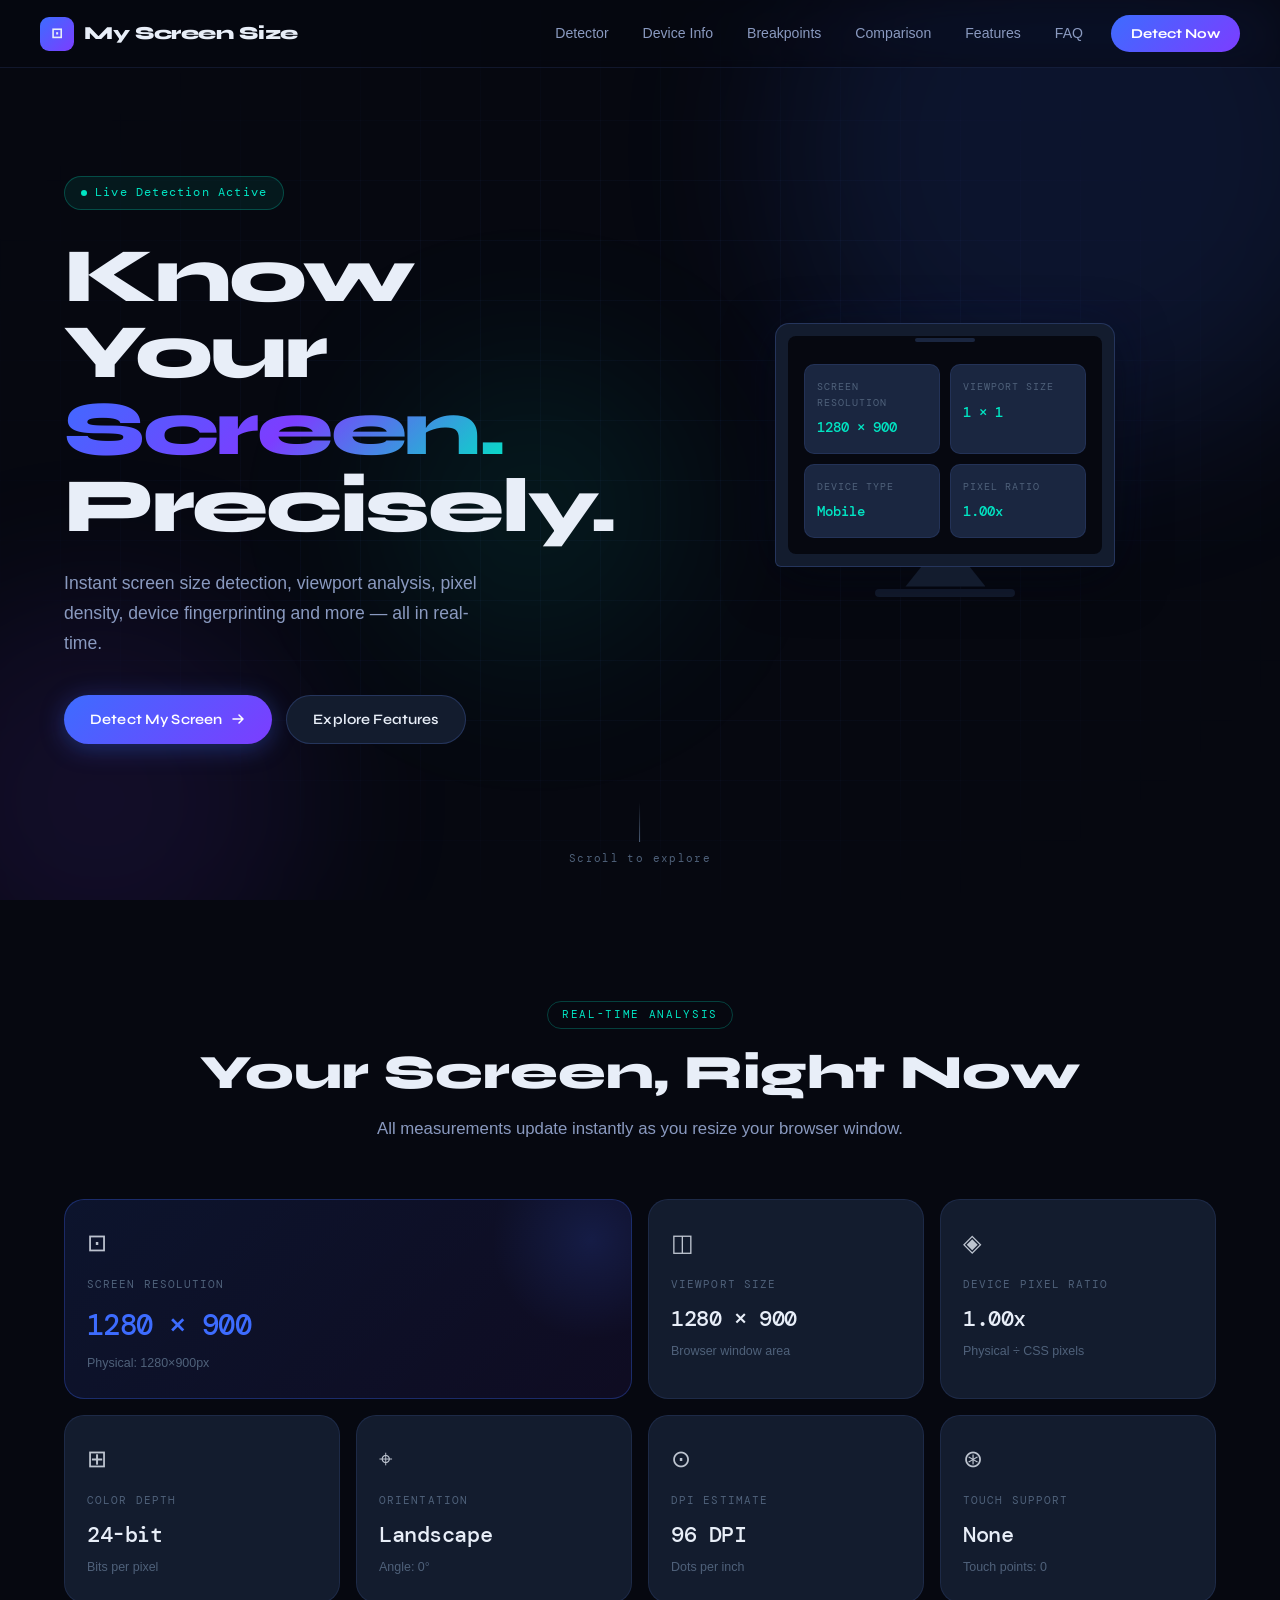
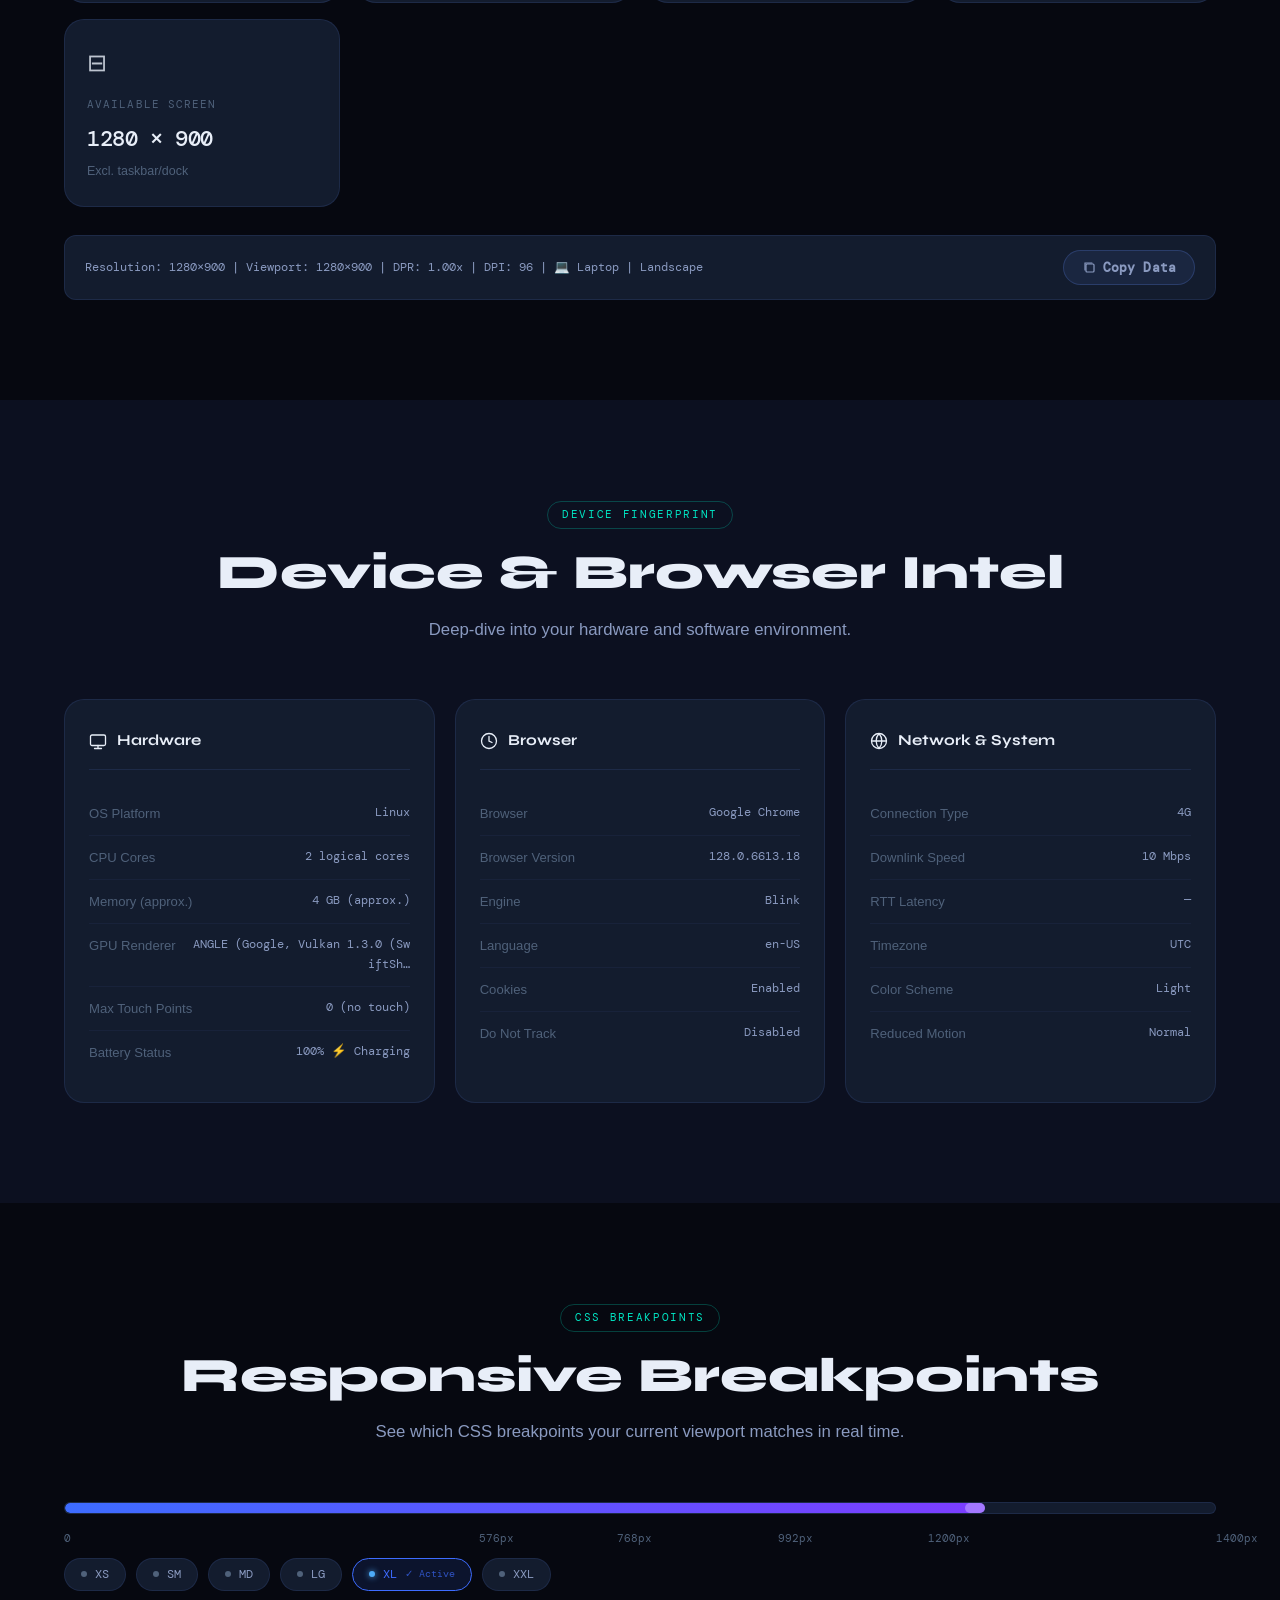
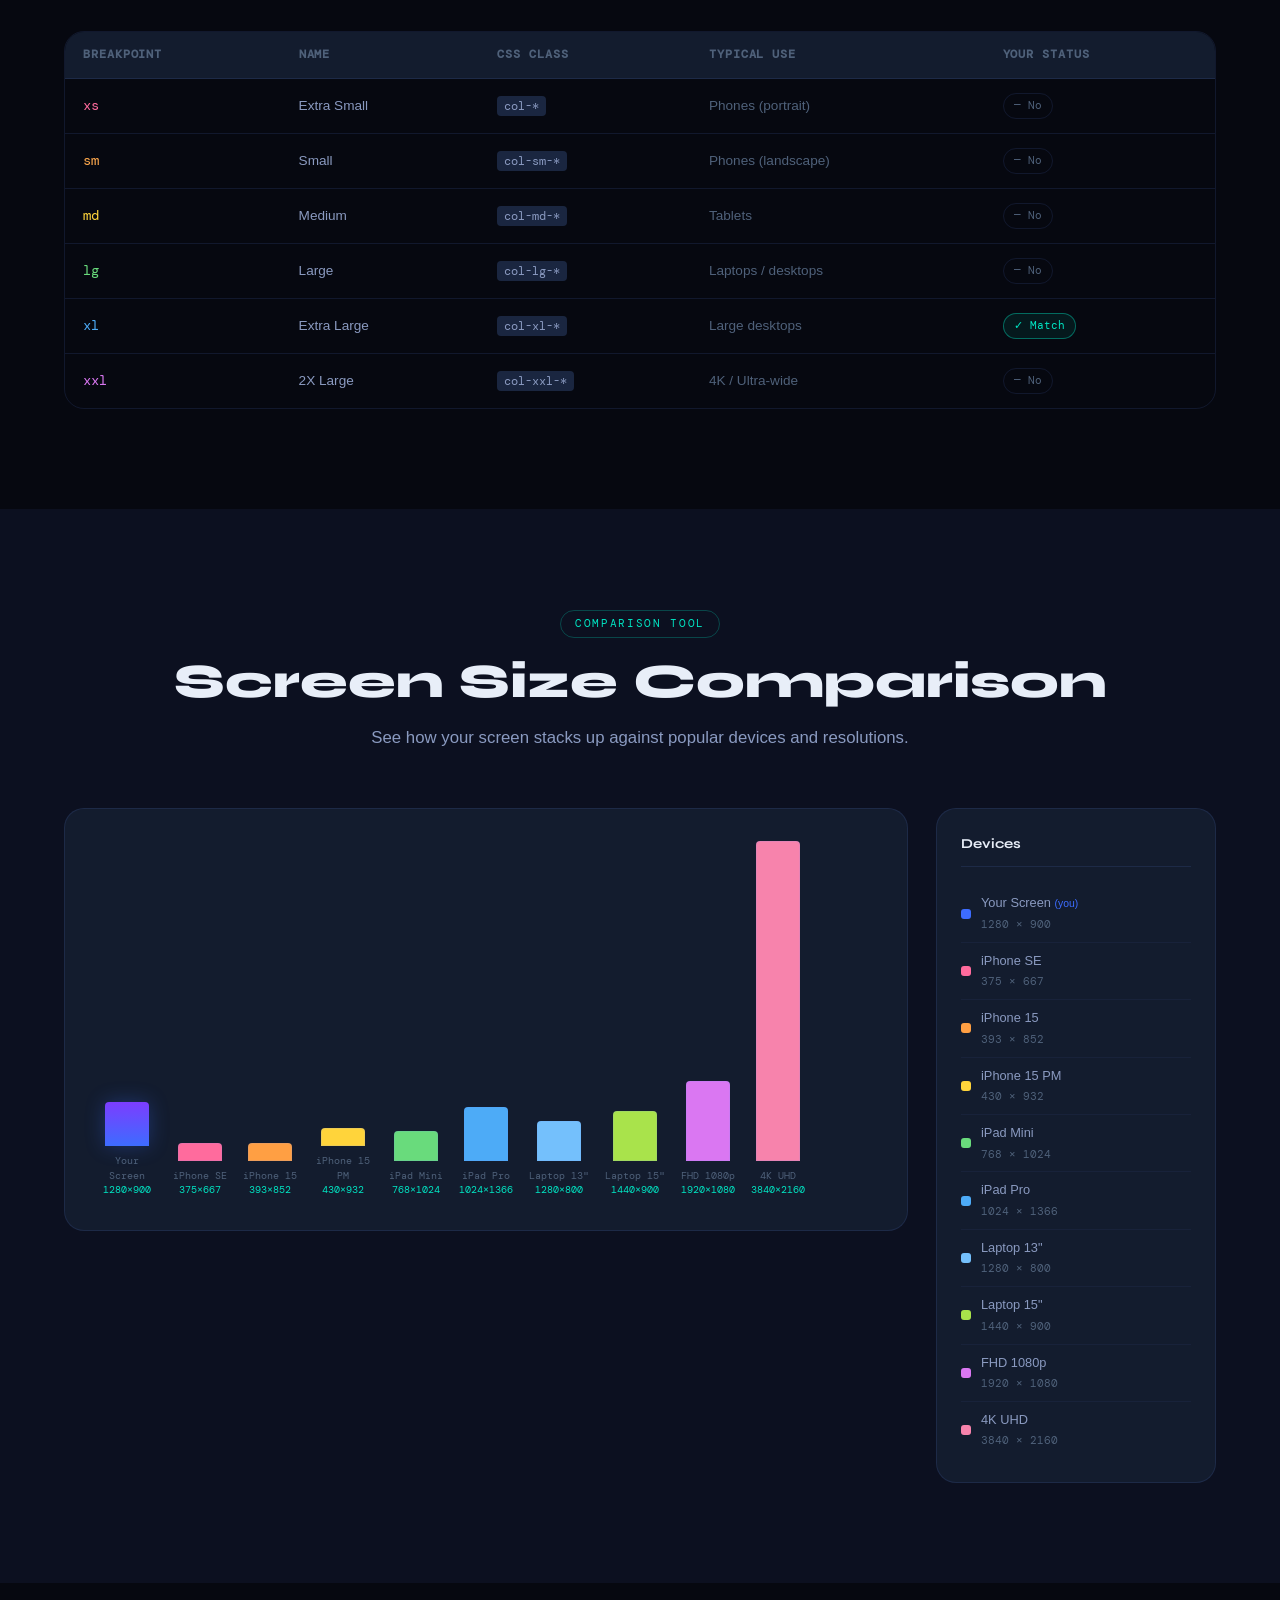
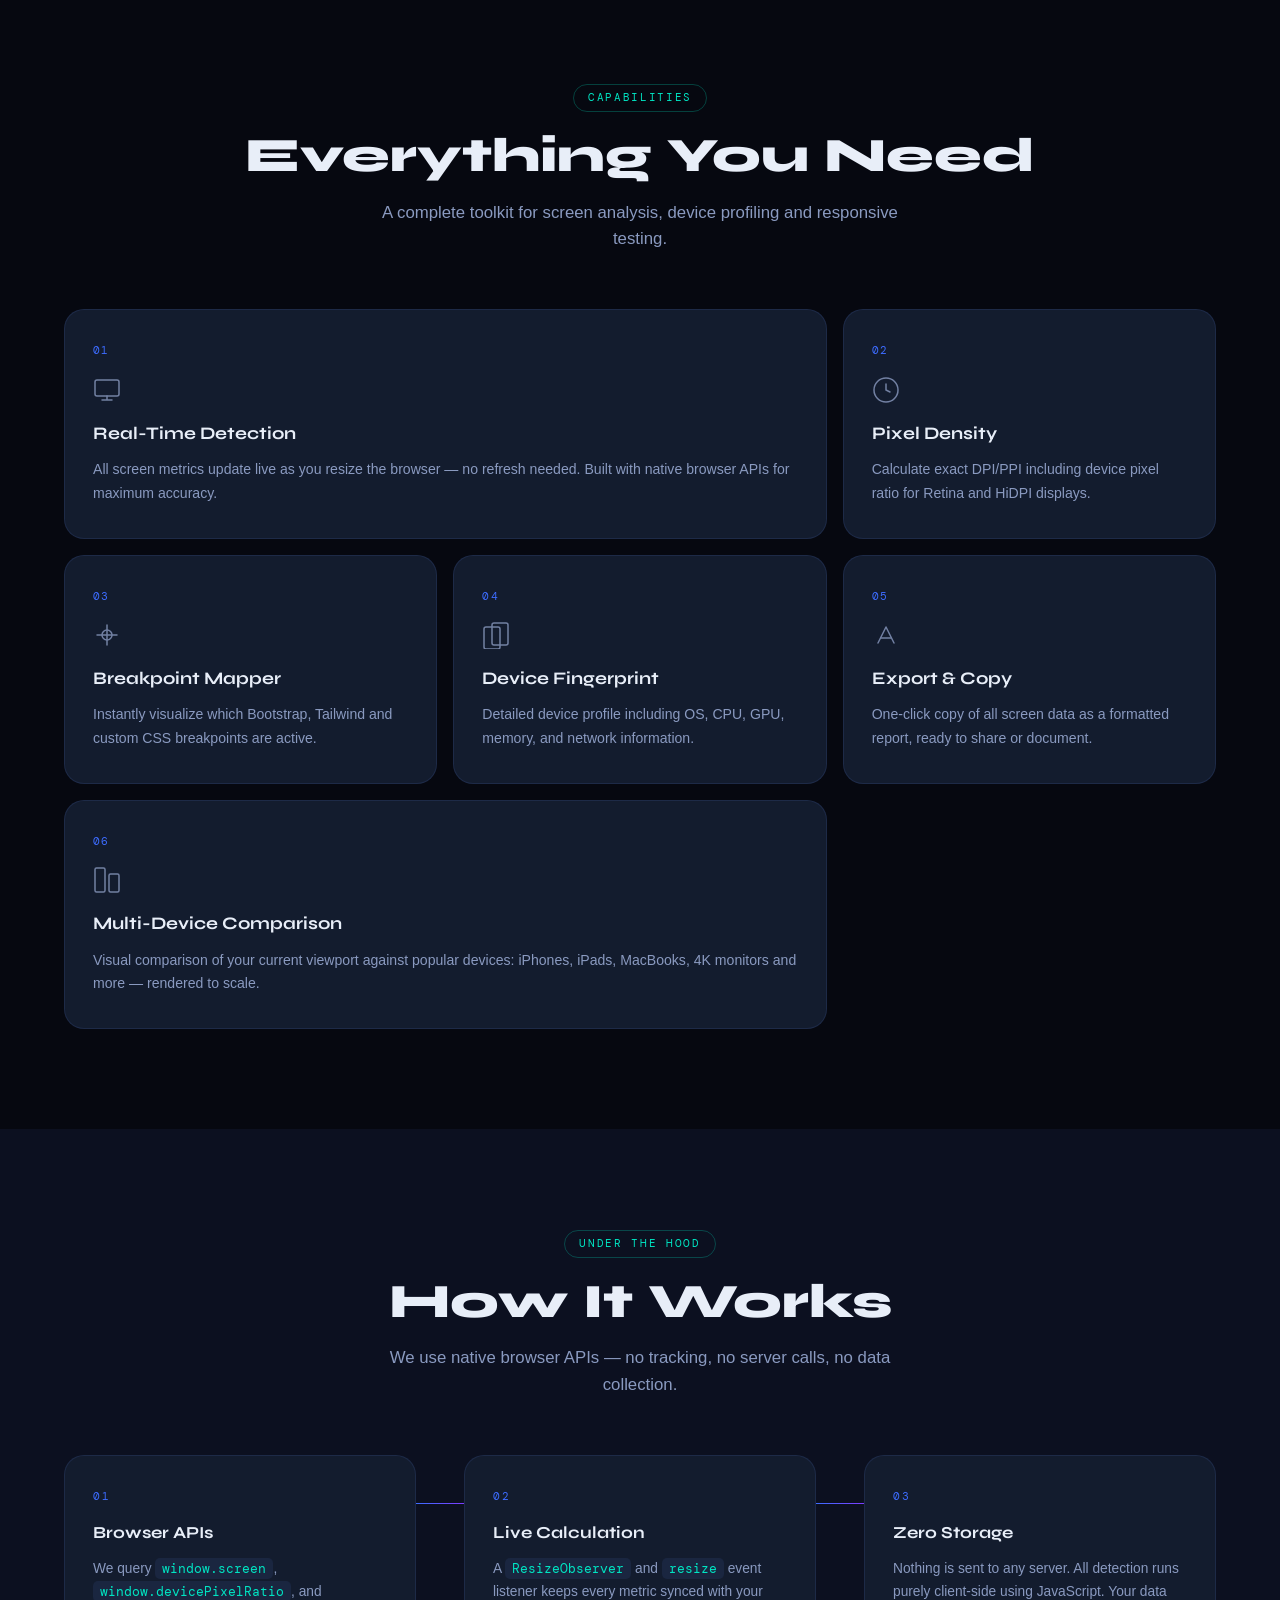
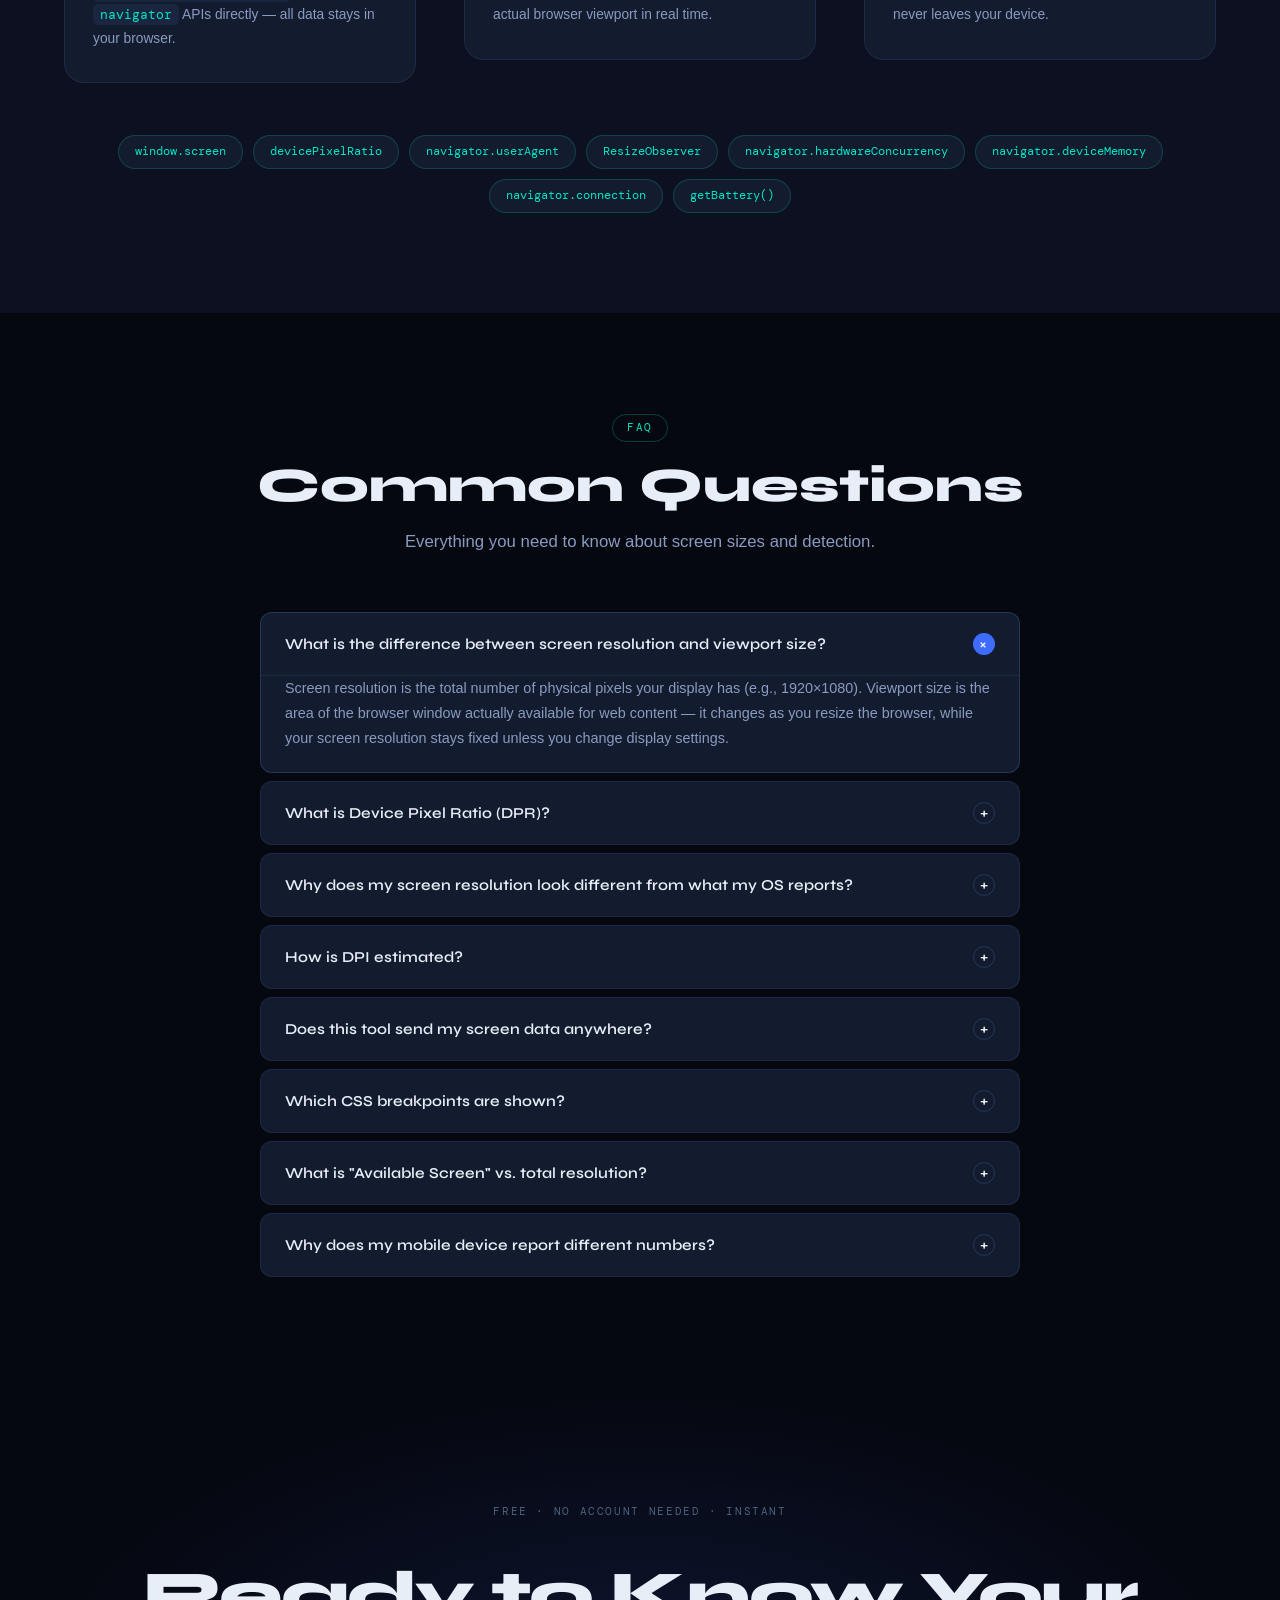
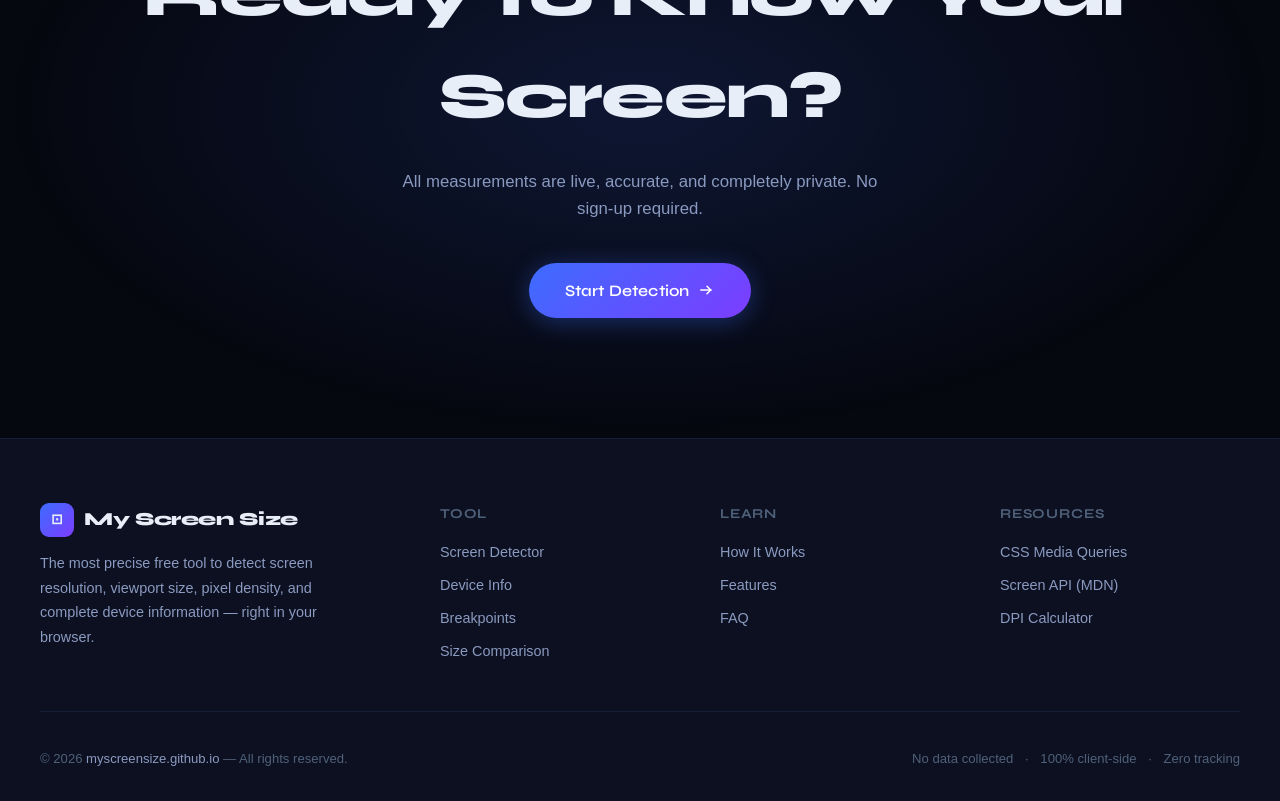
==== index.html @ 4301b923 "Add files via upload" ====
<!DOCTYPE html>
<html lang="en">
<head>
  <meta charset="UTF-8" />
  <meta name="viewport" content="width=device-width, initial-scale=1.0" />
  <meta http-equiv="X-UA-Compatible" content="IE=edge" />

  <!-- Primary SEO -->
  <title>My Screen Size – Detect Screen Resolution, Viewport & Device Info</title>
  <meta name="description" content="Instantly detect your screen size, resolution, pixel density, viewport dimensions, and device type. Free online screen size checker for desktops, laptops, tablets, and mobile devices." />
  <meta name="keywords" content="screen size detector, screen resolution checker, viewport size, pixel density, device info, monitor size, screen test, display resolution, responsive design tool, DPI checker" />
  <meta name="author" content="MyScreenSize" />
  <meta name="robots" content="index, follow" />
  <link rel="canonical" href="https://myscreensize.github.io/" />

  <!-- Open Graph -->
  <meta property="og:type" content="website" />
  <meta property="og:url" content="https://myscreensize.github.io/" />
  <meta property="og:title" content="My Screen Size – Screen Resolution & Device Detector" />
  <meta property="og:description" content="Instantly detect your screen size, resolution, pixel density, viewport dimensions, and full device info. Free online tool." />
  <meta property="og:image" content="https://myscreensize.github.io/og-image.png" />

  <!-- Twitter Card -->
  <meta name="twitter:card" content="summary_large_image" />
  <meta name="twitter:url" content="https://myscreensize.github.io/" />
  <meta name="twitter:title" content="My Screen Size – Screen Resolution & Device Detector" />
  <meta name="twitter:description" content="Detect screen size, resolution, pixel density, viewport, and device type instantly." />
  <meta name="twitter:image" content="https://myscreensize.github.io/og-image.png" />

  <!-- Schema Markup -->
  <script type="application/ld+json">
  {
    "@context": "https://schema.org",
    "@type": "WebApplication",
    "name": "My Screen Size",
    "url": "https://myscreensize.github.io/",
    "description": "Free online tool to detect screen size, resolution, pixel density, viewport dimensions and full device information for desktops, laptops, tablets and mobile phones.",
    "applicationCategory": "UtilitiesApplication",
    "operatingSystem": "All",
    "browserRequirements": "Requires JavaScript",
    "offers": {
      "@type": "Offer",
      "price": "0",
      "priceCurrency": "USD"
    },
    "featureList": [
      "Screen resolution detection",
      "Viewport size measurement",
      "Pixel density (DPI/PPI) calculation",
      "Device type identification",
      "Browser information detection",
      "Color depth analysis",
      "Orientation detection",
      "Touch support detection"
    ]
  }
  </script>

  <!-- Fonts -->
  <link rel="preconnect" href="https://fonts.googleapis.com" />
  <link rel="preconnect" href="https://fonts.gstatic.com" crossorigin />
  <link href="https://fonts.googleapis.com/css2?family=Syne:wght@400;500;600;700;800&family=DM+Mono:wght@300;400;500&family=Cabinet+Grotesk:wght@300;400;500;700;900&display=swap" rel="stylesheet" />

  <!-- Styles -->
  <link rel="stylesheet" href="css/style.css" />
  <link rel="stylesheet" href="css/animations.css" />
  <link rel="stylesheet" href="css/components.css" />
</head>
<body>

  <!-- Header injected by JS -->
  <div id="header-root"></div>

  <main>

    <!-- SECTION 1: Hero -->
    <section class="hero-section" id="hero" aria-label="Screen size detector hero">
      <div class="hero-bg-grid"></div>
      <div class="hero-orb orb-1"></div>
      <div class="hero-orb orb-2"></div>
      <div class="hero-orb orb-3"></div>
      <div class="container">
        <div class="hero-content">
          <div class="hero-badge reveal-up">
            <span class="badge-dot"></span>
            Live Detection Active
          </div>
          <h1 class="hero-title reveal-up delay-1">
            Know Your<br/><span class="gradient-text">Screen.</span><br/>Precisely.
          </h1>
          <p class="hero-subtitle reveal-up delay-2">
            Instant screen size detection, viewport analysis, pixel density, device fingerprinting and more — all in real-time.
          </p>
          <div class="hero-actions reveal-up delay-3">
            <a href="#live-detector" class="btn btn-primary">
              <span>Detect My Screen</span>
              <svg width="16" height="16" viewBox="0 0 16 16" fill="none"><path d="M3 8h10M9 4l4 4-4 4" stroke="currentColor" stroke-width="1.5" stroke-linecap="round" stroke-linejoin="round"/></svg>
            </a>
            <a href="#features" class="btn btn-ghost">Explore Features</a>
          </div>
        </div>
        <div class="hero-display reveal-right delay-2">
          <div class="screen-mockup">
            <div class="mockup-frame">
              <div class="mockup-screen">
                <div class="live-stat-card">
                  <div class="live-label">SCREEN RESOLUTION</div>
                  <div class="live-value" id="hero-resolution">—</div>
                </div>
                <div class="live-stat-card">
                  <div class="live-label">VIEWPORT SIZE</div>
                  <div class="live-value" id="hero-viewport">—</div>
                </div>
                <div class="live-stat-card">
                  <div class="live-label">DEVICE TYPE</div>
                  <div class="live-value" id="hero-device">—</div>
                </div>
                <div class="live-stat-card">
                  <div class="live-label">PIXEL RATIO</div>
                  <div class="live-value" id="hero-dpr">—</div>
                </div>
              </div>
            </div>
            <div class="mockup-stand"></div>
            <div class="mockup-base"></div>
          </div>
        </div>
      </div>
      <div class="hero-scroll-hint">
        <div class="scroll-line"></div>
        <span>Scroll to explore</span>
      </div>
    </section>

    <!-- SECTION 2: Live Detector -->
    <section class="detector-section" id="live-detector" aria-label="Live screen detector">
      <div class="container">
        <div class="section-header reveal-up">
          <div class="section-tag">REAL-TIME ANALYSIS</div>
          <h2 class="section-title">Your Screen, Right Now</h2>
          <p class="section-desc">All measurements update instantly as you resize your browser window.</p>
        </div>

        <div class="detector-grid reveal-up delay-1">
          <!-- Primary card -->
          <div class="detector-card primary-card">
            <div class="card-glow"></div>
            <div class="card-icon">⊡</div>
            <div class="card-label">Screen Resolution</div>
            <div class="card-value" id="det-resolution">Loading…</div>
            <div class="card-sub" id="det-resolution-sub">Physical display pixels</div>
          </div>

          <div class="detector-card">
            <div class="card-icon">◫</div>
            <div class="card-label">Viewport Size</div>
            <div class="card-value" id="det-viewport">Loading…</div>
            <div class="card-sub">Browser window area</div>
          </div>

          <div class="detector-card">
            <div class="card-icon">◈</div>
            <div class="card-label">Device Pixel Ratio</div>
            <div class="card-value" id="det-dpr">Loading…</div>
            <div class="card-sub">Physical ÷ CSS pixels</div>
          </div>

          <div class="detector-card">
            <div class="card-icon">⊞</div>
            <div class="card-label">Color Depth</div>
            <div class="card-value" id="det-colordepth">Loading…</div>
            <div class="card-sub">Bits per pixel</div>
          </div>

          <div class="detector-card">
            <div class="card-icon">⌖</div>
            <div class="card-label">Orientation</div>
            <div class="card-value" id="det-orientation">Loading…</div>
            <div class="card-sub" id="det-orientation-angle">Angle: —°</div>
          </div>

          <div class="detector-card">
            <div class="card-icon">⊙</div>
            <div class="card-label">DPI Estimate</div>
            <div class="card-value" id="det-dpi">Loading…</div>
            <div class="card-sub">Dots per inch</div>
          </div>

          <div class="detector-card">
            <div class="card-icon">⊛</div>
            <div class="card-label">Touch Support</div>
            <div class="card-value" id="det-touch">Loading…</div>
            <div class="card-sub" id="det-touch-points">Touch points: —</div>
          </div>

          <div class="detector-card">
            <div class="card-icon">⊟</div>
            <div class="card-label">Available Screen</div>
            <div class="card-value" id="det-avail">Loading…</div>
            <div class="card-sub">Excl. taskbar/dock</div>
          </div>
        </div>

        <div class="detector-copy-bar reveal-up delay-2">
          <span id="copy-summary-text">Loading screen data…</span>
          <button class="btn btn-copy" id="copy-btn" aria-label="Copy screen data">
            <svg width="15" height="15" viewBox="0 0 15 15" fill="none"><rect x="4" y="4" width="8" height="8" rx="1" stroke="currentColor" stroke-width="1.2"/><path d="M3 10V3h7" stroke="currentColor" stroke-width="1.2" stroke-linecap="round"/></svg>
            Copy Data
          </button>
        </div>
      </div>
    </section>

    <!-- SECTION 3: Device Info -->
    <section class="device-section" id="device-info" aria-label="Device information">
      <div class="container">
        <div class="section-header reveal-up">
          <div class="section-tag">DEVICE FINGERPRINT</div>
          <h2 class="section-title">Device & Browser Intel</h2>
          <p class="section-desc">Deep-dive into your hardware and software environment.</p>
        </div>
        <div class="device-grid reveal-up delay-1">
          <div class="device-info-panel">
            <h3 class="panel-title">
              <svg width="18" height="18" viewBox="0 0 18 18" fill="none"><rect x="1.5" y="3" width="15" height="10.5" rx="1.5" stroke="currentColor" stroke-width="1.3"/><path d="M5.5 16.5h7M9 13.5v3" stroke="currentColor" stroke-width="1.3" stroke-linecap="round"/></svg>
              Hardware
            </h3>
            <ul class="info-list" id="hardware-list">
              <li class="info-item"><span class="info-key">OS Platform</span><span class="info-val" id="hw-platform">—</span></li>
              <li class="info-item"><span class="info-key">CPU Cores</span><span class="info-val" id="hw-cores">—</span></li>
              <li class="info-item"><span class="info-key">Memory (approx.)</span><span class="info-val" id="hw-memory">—</span></li>
              <li class="info-item"><span class="info-key">GPU Renderer</span><span class="info-val" id="hw-gpu">—</span></li>
              <li class="info-item"><span class="info-key">Max Touch Points</span><span class="info-val" id="hw-touch">—</span></li>
              <li class="info-item"><span class="info-key">Battery Status</span><span class="info-val" id="hw-battery">—</span></li>
            </ul>
          </div>

          <div class="device-info-panel">
            <h3 class="panel-title">
              <svg width="18" height="18" viewBox="0 0 18 18" fill="none"><circle cx="9" cy="9" r="7.5" stroke="currentColor" stroke-width="1.3"/><path d="M9 4.5v4.5l3 1.5" stroke="currentColor" stroke-width="1.3" stroke-linecap="round"/></svg>
              Browser
            </h3>
            <ul class="info-list">
              <li class="info-item"><span class="info-key">Browser</span><span class="info-val" id="br-name">—</span></li>
              <li class="info-item"><span class="info-key">Browser Version</span><span class="info-val" id="br-version">—</span></li>
              <li class="info-item"><span class="info-key">Engine</span><span class="info-val" id="br-engine">—</span></li>
              <li class="info-item"><span class="info-key">Language</span><span class="info-val" id="br-language">—</span></li>
              <li class="info-item"><span class="info-key">Cookies</span><span class="info-val" id="br-cookies">—</span></li>
              <li class="info-item"><span class="info-key">Do Not Track</span><span class="info-val" id="br-dnt">—</span></li>
            </ul>
          </div>

          <div class="device-info-panel">
            <h3 class="panel-title">
              <svg width="18" height="18" viewBox="0 0 18 18" fill="none"><path d="M9 1.5C4.86 1.5 1.5 4.86 1.5 9S4.86 16.5 9 16.5 16.5 13.14 16.5 9 13.14 1.5 9 1.5z" stroke="currentColor" stroke-width="1.3"/><path d="M1.5 9h15M9 1.5a11.25 11.25 0 010 15M9 1.5a11.25 11.25 0 000 15" stroke="currentColor" stroke-width="1.3"/></svg>
              Network & System
            </h3>
            <ul class="info-list">
              <li class="info-item"><span class="info-key">Connection Type</span><span class="info-val" id="net-type">—</span></li>
              <li class="info-item"><span class="info-key">Downlink Speed</span><span class="info-val" id="net-speed">—</span></li>
              <li class="info-item"><span class="info-key">RTT Latency</span><span class="info-val" id="net-rtt">—</span></li>
              <li class="info-item"><span class="info-key">Timezone</span><span class="info-val" id="sys-timezone">—</span></li>
              <li class="info-item"><span class="info-key">Color Scheme</span><span class="info-val" id="sys-colorscheme">—</span></li>
              <li class="info-item"><span class="info-key">Reduced Motion</span><span class="info-val" id="sys-motion">—</span></li>
            </ul>
          </div>
        </div>
      </div>
    </section>

    <!-- SECTION 4: Breakpoint Visualizer -->
    <section class="breakpoint-section" id="breakpoints" aria-label="CSS breakpoints">
      <div class="container">
        <div class="section-header reveal-up">
          <div class="section-tag">CSS BREAKPOINTS</div>
          <h2 class="section-title">Responsive Breakpoints</h2>
          <p class="section-desc">See which CSS breakpoints your current viewport matches in real time.</p>
        </div>
        <div class="breakpoint-visualizer reveal-up delay-1">
          <div class="bp-ruler" id="bp-ruler">
            <div class="bp-fill" id="bp-fill"></div>
          </div>
          <div class="bp-labels" id="bp-labels"></div>
          <div class="bp-cards" id="bp-cards"></div>
        </div>
        <div class="breakpoint-table-wrap reveal-up delay-2">
          <table class="breakpoint-table" aria-label="Breakpoint reference table">
            <thead>
              <tr>
                <th>Breakpoint</th>
                <th>Name</th>
                <th>CSS Class</th>
                <th>Typical Use</th>
                <th>Your Status</th>
              </tr>
            </thead>
            <tbody id="breakpoint-tbody"></tbody>
          </table>
        </div>
      </div>
    </section>

    <!-- SECTION 5: Screen Size Comparison -->
    <section class="comparison-section" id="comparison" aria-label="Screen size comparison">
      <div class="container">
        <div class="section-header reveal-up">
          <div class="section-tag">COMPARISON TOOL</div>
          <h2 class="section-title">Screen Size Comparison</h2>
          <p class="section-desc">See how your screen stacks up against popular devices and resolutions.</p>
        </div>
        <div class="comparison-layout reveal-up delay-1">
          <div class="comparison-canvas" id="comparison-canvas" aria-label="Visual device comparison">
            <!-- rendered by JS -->
          </div>
          <div class="comparison-legend" id="comparison-legend"></div>
        </div>
      </div>
    </section>

    <!-- SECTION 6: Features Grid -->
    <section class="features-section" id="features" aria-label="Features overview">
      <div class="container">
        <div class="section-header reveal-up">
          <div class="section-tag">CAPABILITIES</div>
          <h2 class="section-title">Everything You Need</h2>
          <p class="section-desc">A complete toolkit for screen analysis, device profiling and responsive testing.</p>
        </div>
        <div class="features-grid reveal-up delay-1">
          <div class="feature-card card-wide">
            <div class="feat-number">01</div>
            <div class="feat-icon-wrap">
              <svg width="28" height="28" viewBox="0 0 28 28" fill="none"><rect x="2" y="4" width="24" height="16" rx="2" stroke="currentColor" stroke-width="1.5"/><path d="M9 24h10M14 20v4" stroke="currentColor" stroke-width="1.5" stroke-linecap="round"/></svg>
            </div>
            <h3>Real-Time Detection</h3>
            <p>All screen metrics update live as you resize the browser — no refresh needed. Built with native browser APIs for maximum accuracy.</p>
          </div>
          <div class="feature-card">
            <div class="feat-number">02</div>
            <div class="feat-icon-wrap">
              <svg width="28" height="28" viewBox="0 0 28 28" fill="none"><circle cx="14" cy="14" r="12" stroke="currentColor" stroke-width="1.5"/><path d="M14 8v6l4 2" stroke="currentColor" stroke-width="1.5" stroke-linecap="round"/></svg>
            </div>
            <h3>Pixel Density</h3>
            <p>Calculate exact DPI/PPI including device pixel ratio for Retina and HiDPI displays.</p>
          </div>
          <div class="feature-card">
            <div class="feat-number">03</div>
            <div class="feat-icon-wrap">
              <svg width="28" height="28" viewBox="0 0 28 28" fill="none"><path d="M4 14h20M14 4v20" stroke="currentColor" stroke-width="1.5" stroke-linecap="round"/><circle cx="14" cy="14" r="5" stroke="currentColor" stroke-width="1.5"/></svg>
            </div>
            <h3>Breakpoint Mapper</h3>
            <p>Instantly visualize which Bootstrap, Tailwind and custom CSS breakpoints are active.</p>
          </div>
          <div class="feature-card">
            <div class="feat-number">04</div>
            <div class="feat-icon-wrap">
              <svg width="28" height="28" viewBox="0 0 28 28" fill="none"><rect x="2" y="6" width="16" height="22" rx="2" stroke="currentColor" stroke-width="1.5"/><rect x="10" y="2" width="16" height="22" rx="2" stroke="currentColor" stroke-width="1.5"/></svg>
            </div>
            <h3>Device Fingerprint</h3>
            <p>Detailed device profile including OS, CPU, GPU, memory, and network information.</p>
          </div>
          <div class="feature-card">
            <div class="feat-number">05</div>
            <div class="feat-icon-wrap">
              <svg width="28" height="28" viewBox="0 0 28 28" fill="none"><path d="M6 22L14 6l8 16" stroke="currentColor" stroke-width="1.5" stroke-linecap="round" stroke-linejoin="round"/><path d="M9 17h10" stroke="currentColor" stroke-width="1.5" stroke-linecap="round"/></svg>
            </div>
            <h3>Export & Copy</h3>
            <p>One-click copy of all screen data as a formatted report, ready to share or document.</p>
          </div>
          <div class="feature-card card-wide">
            <div class="feat-number">06</div>
            <div class="feat-icon-wrap">
              <svg width="28" height="28" viewBox="0 0 28 28" fill="none"><rect x="2" y="2" width="10" height="24" rx="1.5" stroke="currentColor" stroke-width="1.5"/><rect x="16" y="8" width="10" height="18" rx="1.5" stroke="currentColor" stroke-width="1.5"/></svg>
            </div>
            <h3>Multi-Device Comparison</h3>
            <p>Visual comparison of your current viewport against popular devices: iPhones, iPads, MacBooks, 4K monitors and more — rendered to scale.</p>
          </div>
        </div>
      </div>
    </section>

    <!-- SECTION 7: How It Works -->
    <section class="how-section" id="how-it-works" aria-label="How it works">
      <div class="container">
        <div class="section-header reveal-up">
          <div class="section-tag">UNDER THE HOOD</div>
          <h2 class="section-title">How It Works</h2>
          <p class="section-desc">We use native browser APIs — no tracking, no server calls, no data collection.</p>
        </div>
        <div class="steps-track">
          <div class="step-item reveal-left delay-1">
            <div class="step-num">01</div>
            <div class="step-content">
              <h3>Browser APIs</h3>
              <p>We query <code>window.screen</code>, <code>window.devicePixelRatio</code>, and <code>navigator</code> APIs directly — all data stays in your browser.</p>
            </div>
          </div>
          <div class="step-connector"></div>
          <div class="step-item reveal-up delay-2">
            <div class="step-num">02</div>
            <div class="step-content">
              <h3>Live Calculation</h3>
              <p>A <code>ResizeObserver</code> and <code>resize</code> event listener keeps every metric synced with your actual browser viewport in real time.</p>
            </div>
          </div>
          <div class="step-connector"></div>
          <div class="step-item reveal-right delay-3">
            <div class="step-num">03</div>
            <div class="step-content">
              <h3>Zero Storage</h3>
              <p>Nothing is sent to any server. All detection runs purely client-side using JavaScript. Your data never leaves your device.</p>
            </div>
          </div>
        </div>
        <div class="api-chips reveal-up delay-3">
          <span class="api-chip">window.screen</span>
          <span class="api-chip">devicePixelRatio</span>
          <span class="api-chip">navigator.userAgent</span>
          <span class="api-chip">ResizeObserver</span>
          <span class="api-chip">navigator.hardwareConcurrency</span>
          <span class="api-chip">navigator.deviceMemory</span>
          <span class="api-chip">navigator.connection</span>
          <span class="api-chip">getBattery()</span>
        </div>
      </div>
    </section>

    <!-- SECTION 8: FAQ -->
    <section class="faq-section" id="faq" aria-label="Frequently asked questions">
      <div class="container">
        <div class="section-header reveal-up">
          <div class="section-tag">FAQ</div>
          <h2 class="section-title">Common Questions</h2>
          <p class="section-desc">Everything you need to know about screen sizes and detection.</p>
        </div>
        <div class="faq-list reveal-up delay-1" id="faq-list">
          <!-- injected by JS -->
        </div>
      </div>
    </section>

    <!-- SECTION 9: CTA -->
    <section class="cta-section" id="cta" aria-label="Call to action">
      <div class="cta-bg"></div>
      <div class="container">
        <div class="cta-inner reveal-up">
          <div class="cta-badge">FREE · NO ACCOUNT NEEDED · INSTANT</div>
          <h2 class="cta-title">Ready to Know Your Screen?</h2>
          <p class="cta-desc">All measurements are live, accurate, and completely private. No sign-up required.</p>
          <a href="#live-detector" class="btn btn-primary btn-large">
            <span>Start Detection</span>
            <svg width="18" height="18" viewBox="0 0 18 18" fill="none"><path d="M3.75 9h10.5M10 5.25L13.75 9 10 12.75" stroke="currentColor" stroke-width="1.5" stroke-linecap="round" stroke-linejoin="round"/></svg>
          </a>
        </div>
      </div>
    </section>

  </main>

  <!-- Footer injected by JS -->
  <div id="footer-root"></div>

  <!-- Scripts -->
  <script src="js/header.js"></script>
  <script src="js/footer.js"></script>
  <script src="js/detector.js"></script>
  <script src="js/breakpoints.js"></script>
  <script src="js/comparison.js"></script>
  <script src="js/device.js"></script>
  <script src="js/faq.js"></script>
  <script src="js/animations.js"></script>
  <script src="js/main.js"></script>
</body>
</html>
---- css/style.css ----
/* =============================================
   MY SCREEN SIZE — style.css
   ============================================= */

/* ---- CSS Variables ---- */
:root {
  --bg:        #060810;
  --bg-2:      #0c1020;
  --bg-3:      #111827;
  --surface:   #131c2e;
  --surface-2: #1a2640;
  --border:    rgba(100, 140, 255, 0.12);
  --border-2:  rgba(100, 140, 255, 0.22);

  --accent:    #3d6cff;
  --accent-2:  #7c3dff;
  --accent-3:  #00e5c3;
  --accent-glow: rgba(61, 108, 255, 0.35);

  --text:      #e8eef8;
  --text-2:    #8a9ac0;
  --text-3:    #4f617a;

  --font-head: 'Syne', sans-serif;
  --font-body: 'Cabinet Grotesk', sans-serif;
  --font-mono: 'DM Mono', monospace;

  --radius:    12px;
  --radius-lg: 20px;
  --radius-xl: 28px;

  --transition: 0.28s cubic-bezier(0.4, 0, 0.2, 1);
  --shadow:     0 4px 30px rgba(0,0,0,0.35);
  --shadow-lg:  0 12px 50px rgba(0,0,0,0.5);
}

/* ---- Reset ---- */
*, *::before, *::after { box-sizing: border-box; margin: 0; padding: 0; }
html { scroll-behavior: smooth; font-size: 16px; }
body {
  font-family: var(--font-body);
  background: var(--bg);
  color: var(--text);
  line-height: 1.6;
  overflow-x: hidden;
  -webkit-font-smoothing: antialiased;
}
img, svg { display: block; max-width: 100%; }
a { color: inherit; text-decoration: none; }
ul { list-style: none; }
button { font-family: inherit; cursor: pointer; border: none; outline: none; }
table { border-collapse: collapse; width: 100%; }

/* ---- Utility ---- */
.container {
  width: 100%;
  max-width: 1200px;
  margin: 0 auto;
  padding: 0 24px;
}
.gradient-text {
  background: linear-gradient(135deg, var(--accent) 0%, var(--accent-2) 50%, var(--accent-3) 100%);
  -webkit-background-clip: text;
  -webkit-text-fill-color: transparent;
  background-clip: text;
}
.section-header {
  text-align: center;
  margin-bottom: 56px;
}
.section-tag {
  display: inline-block;
  font-family: var(--font-mono);
  font-size: 0.7rem;
  letter-spacing: 0.15em;
  color: var(--accent-3);
  border: 1px solid rgba(0,229,195,0.25);
  padding: 4px 14px;
  border-radius: 100px;
  margin-bottom: 16px;
}
.section-title {
  font-family: var(--font-head);
  font-size: clamp(2rem, 4vw, 3rem);
  font-weight: 800;
  line-height: 1.15;
  margin-bottom: 16px;
}
.section-desc {
  font-size: 1.05rem;
  color: var(--text-2);
  max-width: 540px;
  margin: 0 auto;
}

/* ---- Buttons ---- */
.btn {
  display: inline-flex;
  align-items: center;
  gap: 8px;
  font-family: var(--font-head);
  font-size: 0.9rem;
  font-weight: 600;
  padding: 12px 26px;
  border-radius: 100px;
  transition: var(--transition);
  cursor: pointer;
  letter-spacing: 0.01em;
}
.btn-primary {
  background: linear-gradient(135deg, var(--accent), var(--accent-2));
  color: #fff;
  box-shadow: 0 4px 24px var(--accent-glow);
}
.btn-primary:hover {
  transform: translateY(-2px);
  box-shadow: 0 8px 32px var(--accent-glow);
  filter: brightness(1.1);
}
.btn-ghost {
  background: var(--surface);
  color: var(--text);
  border: 1px solid var(--border-2);
}
.btn-ghost:hover {
  background: var(--surface-2);
  border-color: var(--accent);
  color: var(--accent);
}
.btn-large { font-size: 1rem; padding: 15px 36px; }
.btn-copy {
  display: inline-flex;
  align-items: center;
  gap: 6px;
  font-family: var(--font-mono);
  font-size: 0.8rem;
  background: var(--surface-2);
  color: var(--text-2);
  border: 1px solid var(--border-2);
  padding: 8px 18px;
  border-radius: 100px;
  transition: var(--transition);
  cursor: pointer;
}
.btn-copy:hover { color: var(--accent-3); border-color: var(--accent-3); }

/* ============================================================
   HEADER
   ============================================================ */
#site-header {
  position: fixed;
  top: 0; left: 0; right: 0;
  z-index: 1000;
  padding: 0 24px;
  height: 68px;
  display: flex;
  align-items: center;
  background: rgba(6, 8, 16, 0.6);
  backdrop-filter: blur(20px);
  -webkit-backdrop-filter: blur(20px);
  border-bottom: 1px solid var(--border);
  transition: var(--transition);
}
#site-header.scrolled {
  background: rgba(6, 8, 16, 0.92);
  box-shadow: 0 2px 20px rgba(0,0,0,0.4);
}
.header-inner {
  display: flex;
  align-items: center;
  justify-content: space-between;
  width: 100%;
  max-width: 1200px;
  margin: 0 auto;
}
.header-logo {
  display: flex;
  align-items: center;
  gap: 10px;
  font-family: var(--font-head);
  font-weight: 800;
  font-size: 1.15rem;
  letter-spacing: -0.02em;
}
.logo-icon {
  width: 34px; height: 34px;
  background: linear-gradient(135deg, var(--accent), var(--accent-2));
  border-radius: 9px;
  display: flex;
  align-items: center;
  justify-content: center;
  font-size: 0.85rem;
}
.header-nav {
  display: flex;
  align-items: center;
  gap: 6px;
}
.nav-link {
  font-family: var(--font-body);
  font-size: 0.88rem;
  font-weight: 500;
  color: var(--text-2);
  padding: 6px 14px;
  border-radius: 100px;
  transition: var(--transition);
}
.nav-link:hover { color: var(--text); background: var(--surface); }
.nav-cta {
  font-family: var(--font-head);
  font-size: 0.85rem;
  font-weight: 700;
  background: linear-gradient(135deg, var(--accent), var(--accent-2));
  color: #fff;
  padding: 8px 20px;
  border-radius: 100px;
  margin-left: 8px;
  transition: var(--transition);
}
.nav-cta:hover { filter: brightness(1.15); transform: translateY(-1px); }
.header-menu-btn {
  display: none;
  flex-direction: column;
  gap: 5px;
  background: none;
  padding: 6px;
  cursor: pointer;
}
.menu-bar {
  width: 22px; height: 2px;
  background: var(--text);
  border-radius: 2px;
  transition: var(--transition);
}
.mobile-nav {
  display: none;
  position: fixed;
  top: 68px; left: 0; right: 0;
  background: rgba(6,8,16,0.97);
  backdrop-filter: blur(20px);
  border-bottom: 1px solid var(--border);
  padding: 20px 24px;
  flex-direction: column;
  gap: 4px;
  z-index: 999;
}
.mobile-nav.open { display: flex; }
.mobile-nav-link {
  font-family: var(--font-body);
  font-size: 1rem;
  font-weight: 500;
  color: var(--text-2);
  padding: 12px 16px;
  border-radius: var(--radius);
  transition: var(--transition);
}
.mobile-nav-link:hover { color: var(--text); background: var(--surface); }

/* ============================================================
   FOOTER
   ============================================================ */
#site-footer {
  background: var(--bg-2);
  border-top: 1px solid var(--border);
  padding: 64px 24px 32px;
}
.footer-inner {
  max-width: 1200px;
  margin: 0 auto;
}
.footer-top {
  display: grid;
  grid-template-columns: 1.5fr repeat(3, 1fr);
  gap: 40px;
  padding-bottom: 48px;
  border-bottom: 1px solid var(--border);
  margin-bottom: 36px;
}
.footer-brand .header-logo { margin-bottom: 16px; }
.footer-tagline { font-size: 0.9rem; color: var(--text-2); line-height: 1.7; max-width: 280px; }
.footer-col h4 {
  font-family: var(--font-head);
  font-size: 0.85rem;
  font-weight: 700;
  letter-spacing: 0.06em;
  text-transform: uppercase;
  color: var(--text-3);
  margin-bottom: 16px;
}
.footer-links { display: flex; flex-direction: column; gap: 10px; }
.footer-link {
  font-size: 0.9rem;
  color: var(--text-2);
  transition: var(--transition);
}
.footer-link:hover { color: var(--accent); padding-left: 4px; }
.footer-bottom {
  display: flex;
  align-items: center;
  justify-content: space-between;
  flex-wrap: wrap;
  gap: 12px;
}
.footer-copy { font-size: 0.82rem; color: var(--text-3); }
.footer-privacy { font-size: 0.82rem; color: var(--text-3); }
.footer-privacy span { margin: 0 8px; }

/* ============================================================
   HERO SECTION
   ============================================================ */
.hero-section {
  min-height: 100vh;
  display: flex;
  align-items: center;
  position: relative;
  overflow: hidden;
  padding: 100px 24px 80px;
}
.hero-bg-grid {
  position: absolute;
  inset: 0;
  background-image:
    linear-gradient(rgba(100,140,255,0.04) 1px, transparent 1px),
    linear-gradient(90deg, rgba(100,140,255,0.04) 1px, transparent 1px);
  background-size: 60px 60px;
  mask-image: radial-gradient(ellipse at 50% 50%, black 40%, transparent 80%);
}
.hero-orb {
  position: absolute;
  border-radius: 50%;
  filter: blur(80px);
  pointer-events: none;
}
.orb-1 { width: 600px; height: 600px; background: rgba(61,108,255,0.12); top: -150px; right: -100px; }
.orb-2 { width: 400px; height: 400px; background: rgba(124,61,255,0.1); bottom: -100px; left: -100px; }
.orb-3 { width: 300px; height: 300px; background: rgba(0,229,195,0.08); top: 40%; left: 30%; }

.hero-section .container {
  display: grid;
  grid-template-columns: 1fr 1fr;
  gap: 60px;
  align-items: center;
  position: relative;
  z-index: 1;
}
.hero-badge {
  display: inline-flex;
  align-items: center;
  gap: 8px;
  font-family: var(--font-mono);
  font-size: 0.75rem;
  letter-spacing: 0.1em;
  color: var(--accent-3);
  background: rgba(0,229,195,0.08);
  border: 1px solid rgba(0,229,195,0.25);
  padding: 6px 16px;
  border-radius: 100px;
  margin-bottom: 28px;
}
.badge-dot {
  width: 6px; height: 6px;
  background: var(--accent-3);
  border-radius: 50%;
  animation: pulse-dot 2s ease infinite;
}
@keyframes pulse-dot {
  0%, 100% { opacity: 1; transform: scale(1); }
  50% { opacity: 0.4; transform: scale(0.7); }
}
.hero-title {
  font-family: var(--font-head);
  font-size: clamp(3rem, 6vw, 5.5rem);
  font-weight: 800;
  line-height: 1.0;
  letter-spacing: -0.03em;
  margin-bottom: 24px;
}
.hero-subtitle {
  font-size: 1.1rem;
  color: var(--text-2);
  line-height: 1.7;
  max-width: 440px;
  margin-bottom: 36px;
}
.hero-actions { display: flex; gap: 14px; flex-wrap: wrap; }
.hero-scroll-hint {
  position: absolute;
  bottom: 32px;
  left: 50%;
  transform: translateX(-50%);
  display: flex;
  flex-direction: column;
  align-items: center;
  gap: 8px;
  font-family: var(--font-mono);
  font-size: 0.7rem;
  letter-spacing: 0.12em;
  color: var(--text-3);
}
.scroll-line {
  width: 1px; height: 40px;
  background: linear-gradient(to bottom, transparent, var(--text-3));
  animation: scroll-bounce 2s ease infinite;
}
@keyframes scroll-bounce {
  0%, 100% { transform: scaleY(1); opacity: 1; }
  50% { transform: scaleY(0.5); opacity: 0.4; }
}

/* Screen mockup */
.hero-display { display: flex; justify-content: center; }
.screen-mockup { display: flex; flex-direction: column; align-items: center; }
.mockup-frame {
  width: 340px;
  background: var(--surface);
  border: 1.5px solid var(--border-2);
  border-radius: 14px 14px 6px 6px;
  padding: 12px;
  box-shadow: var(--shadow-lg), 0 0 60px rgba(61,108,255,0.08);
  position: relative;
}
.mockup-frame::before {
  content: '';
  position: absolute;
  top: 14px; left: 50%; transform: translateX(-50%);
  width: 60px; height: 4px;
  background: var(--surface-2);
  border-radius: 4px;
}
.mockup-screen {
  background: var(--bg);
  border-radius: 8px;
  padding: 28px 16px 16px;
  display: grid;
  grid-template-columns: 1fr 1fr;
  gap: 10px;
}
.live-stat-card {
  background: var(--surface-2);
  border: 1px solid var(--border);
  border-radius: 10px;
  padding: 14px 12px;
}
.live-label {
  font-family: var(--font-mono);
  font-size: 0.6rem;
  letter-spacing: 0.1em;
  color: var(--text-3);
  margin-bottom: 6px;
}
.live-value {
  font-family: var(--font-mono);
  font-size: 0.88rem;
  font-weight: 500;
  color: var(--accent-3);
}
.mockup-stand {
  width: 80px; height: 20px;
  background: var(--surface);
  clip-path: polygon(20% 0%, 80% 0%, 100% 100%, 0% 100%);
}
.mockup-base {
  width: 140px; height: 8px;
  background: var(--surface);
  border-radius: 4px;
  margin-top: 2px;
}

/* ============================================================
   DETECTOR SECTION
   ============================================================ */
.detector-section {
  padding: 100px 0;
  background: var(--bg);
}
.detector-grid {
  display: grid;
  grid-template-columns: repeat(4, 1fr);
  gap: 16px;
  margin-bottom: 28px;
}
.detector-card {
  background: var(--surface);
  border: 1px solid var(--border);
  border-radius: var(--radius-lg);
  padding: 24px 22px;
  position: relative;
  overflow: hidden;
  transition: var(--transition);
  cursor: default;
}
.detector-card:hover {
  border-color: var(--border-2);
  transform: translateY(-3px);
  box-shadow: var(--shadow);
}
.primary-card {
  grid-column: span 2;
  background: linear-gradient(135deg, rgba(61,108,255,0.12), rgba(124,61,255,0.08));
  border-color: rgba(61,108,255,0.3);
}
.card-glow {
  position: absolute;
  top: -60px; right: -60px;
  width: 200px; height: 200px;
  background: radial-gradient(circle, rgba(61,108,255,0.15), transparent 70%);
  pointer-events: none;
}
.card-icon {
  font-size: 1.5rem;
  margin-bottom: 14px;
  opacity: 0.8;
}
.card-label {
  font-family: var(--font-mono);
  font-size: 0.68rem;
  letter-spacing: 0.1em;
  color: var(--text-3);
  text-transform: uppercase;
  margin-bottom: 8px;
}
.card-value {
  font-family: var(--font-mono);
  font-size: 1.35rem;
  font-weight: 500;
  color: var(--text);
  letter-spacing: -0.02em;
  margin-bottom: 6px;
}
.primary-card .card-value { font-size: 1.8rem; color: var(--accent); }
.card-sub {
  font-size: 0.78rem;
  color: var(--text-3);
}
.detector-copy-bar {
  display: flex;
  align-items: center;
  justify-content: space-between;
  background: var(--surface);
  border: 1px solid var(--border);
  border-radius: var(--radius);
  padding: 14px 20px;
  gap: 16px;
  flex-wrap: wrap;
}
.detector-copy-bar span {
  font-family: var(--font-mono);
  font-size: 0.78rem;
  color: var(--text-2);
  flex: 1;
  min-width: 0;
  overflow: hidden;
  text-overflow: ellipsis;
  white-space: nowrap;
}

/* ============================================================
   DEVICE SECTION
   ============================================================ */
.device-section {
  padding: 100px 0;
  background: var(--bg-2);
}
.device-grid {
  display: grid;
  grid-template-columns: repeat(3, 1fr);
  gap: 20px;
}
.device-info-panel {
  background: var(--surface);
  border: 1px solid var(--border);
  border-radius: var(--radius-lg);
  padding: 28px 24px;
}
.panel-title {
  display: flex;
  align-items: center;
  gap: 10px;
  font-family: var(--font-head);
  font-size: 0.95rem;
  font-weight: 700;
  margin-bottom: 22px;
  padding-bottom: 16px;
  border-bottom: 1px solid var(--border);
  color: var(--text);
}
.info-list { display: flex; flex-direction: column; gap: 0; }
.info-item {
  display: flex;
  justify-content: space-between;
  align-items: flex-start;
  gap: 12px;
  padding: 11px 0;
  border-bottom: 1px solid rgba(100,140,255,0.06);
}
.info-item:last-child { border-bottom: none; }
.info-key {
  font-size: 0.82rem;
  color: var(--text-3);
  flex-shrink: 0;
}
.info-val {
  font-family: var(--font-mono);
  font-size: 0.78rem;
  color: var(--text-2);
  text-align: right;
  word-break: break-all;
}

/* ============================================================
   BREAKPOINT SECTION
   ============================================================ */
.breakpoint-section {
  padding: 100px 0;
  background: var(--bg);
}
.breakpoint-visualizer { margin-bottom: 40px; }
.bp-ruler {
  width: 100%;
  height: 12px;
  background: var(--surface);
  border-radius: 100px;
  position: relative;
  overflow: hidden;
  margin-bottom: 16px;
  border: 1px solid var(--border);
}
.bp-fill {
  height: 100%;
  background: linear-gradient(90deg, var(--accent), var(--accent-2));
  border-radius: 100px;
  transition: width 0.3s ease;
  position: relative;
}
.bp-fill::after {
  content: '';
  position: absolute;
  right: 0; top: 0; bottom: 0;
  width: 20px;
  background: rgba(255,255,255,0.3);
  border-radius: 100px;
  animation: ruler-shine 2s ease infinite;
}
@keyframes ruler-shine {
  0%, 100% { opacity: 1; }
  50% { opacity: 0; }
}
.bp-labels {
  display: flex;
  justify-content: space-between;
  font-family: var(--font-mono);
  font-size: 0.68rem;
  color: var(--text-3);
  margin-bottom: 28px;
}
.bp-cards {
  display: flex;
  gap: 10px;
  flex-wrap: wrap;
  margin-bottom: 8px;
}
.bp-card {
  display: flex;
  align-items: center;
  gap: 8px;
  background: var(--surface);
  border: 1px solid var(--border);
  border-radius: 100px;
  padding: 6px 16px;
  font-family: var(--font-mono);
  font-size: 0.75rem;
  color: var(--text-2);
  transition: var(--transition);
}
.bp-card.active {
  background: rgba(61,108,255,0.12);
  border-color: var(--accent);
  color: var(--accent);
}
.bp-dot {
  width: 6px; height: 6px;
  border-radius: 50%;
  background: var(--text-3);
}
.bp-card.active .bp-dot {
  background: var(--accent);
  box-shadow: 0 0 6px var(--accent);
}
.breakpoint-table-wrap {
  overflow-x: auto;
  border-radius: var(--radius-lg);
  border: 1px solid var(--border);
}
.breakpoint-table th, .breakpoint-table td {
  padding: 14px 18px;
  text-align: left;
  border-bottom: 1px solid var(--border);
  font-size: 0.85rem;
}
.breakpoint-table th {
  font-family: var(--font-mono);
  font-size: 0.72rem;
  letter-spacing: 0.08em;
  text-transform: uppercase;
  color: var(--text-3);
  background: var(--surface);
}
.breakpoint-table td { color: var(--text-2); }
.breakpoint-table tr:last-child td { border-bottom: none; }
.breakpoint-table tr:hover td { background: rgba(100,140,255,0.03); }
.bp-badge {
  display: inline-flex;
  align-items: center;
  gap: 5px;
  font-family: var(--font-mono);
  font-size: 0.7rem;
  padding: 3px 10px;
  border-radius: 100px;
  border: 1px solid var(--border);
  color: var(--text-3);
}
.bp-badge.match {
  background: rgba(0,229,195,0.08);
  border-color: rgba(0,229,195,0.4);
  color: var(--accent-3);
}

/* ============================================================
   COMPARISON SECTION
   ============================================================ */
.comparison-section {
  padding: 100px 0;
  background: var(--bg-2);
}
.comparison-layout {
  display: grid;
  grid-template-columns: 1fr 280px;
  gap: 28px;
  align-items: start;
}
.comparison-canvas {
  background: var(--surface);
  border: 1px solid var(--border);
  border-radius: var(--radius-lg);
  padding: 32px;
  min-height: 380px;
  display: flex;
  align-items: flex-end;
  gap: 16px;
  overflow-x: auto;
}
.comp-bar-wrap {
  display: flex;
  flex-direction: column;
  align-items: center;
  gap: 8px;
  flex-shrink: 0;
}
.comp-bar {
  width: 50px;
  border-radius: 4px 4px 0 0;
  position: relative;
  transition: all 0.4s cubic-bezier(0.34, 1.56, 0.64, 1);
}
.comp-bar.current {
  background: linear-gradient(to top, var(--accent), var(--accent-2));
  box-shadow: 0 0 20px rgba(61,108,255,0.3);
}
.comp-bar:not(.current) { background: var(--surface-2); border: 1px solid var(--border); }
.comp-bar:hover { filter: brightness(1.2); }
.comp-label {
  font-family: var(--font-mono);
  font-size: 0.65rem;
  color: var(--text-3);
  text-align: center;
  line-height: 1.4;
  max-width: 60px;
}
.comparison-legend {
  background: var(--surface);
  border: 1px solid var(--border);
  border-radius: var(--radius-lg);
  padding: 24px;
}
.legend-title {
  font-family: var(--font-head);
  font-size: 0.85rem;
  font-weight: 700;
  color: var(--text);
  margin-bottom: 18px;
  padding-bottom: 12px;
  border-bottom: 1px solid var(--border);
}
.legend-item {
  display: flex;
  align-items: center;
  gap: 10px;
  padding: 8px 0;
  border-bottom: 1px solid rgba(100,140,255,0.06);
}
.legend-item:last-child { border-bottom: none; }
.legend-dot {
  width: 10px; height: 10px;
  border-radius: 3px;
  flex-shrink: 0;
}
.legend-info { flex: 1; }
.legend-name { font-size: 0.8rem; color: var(--text-2); margin-bottom: 2px; }
.legend-res { font-family: var(--font-mono); font-size: 0.7rem; color: var(--text-3); }

/* ============================================================
   FEATURES SECTION
   ============================================================ */
.features-section {
  padding: 100px 0;
  background: var(--bg);
}
.features-grid {
  display: grid;
  grid-template-columns: repeat(3, 1fr);
  gap: 16px;
}
.feature-card {
  background: var(--surface);
  border: 1px solid var(--border);
  border-radius: var(--radius-lg);
  padding: 32px 28px;
  position: relative;
  overflow: hidden;
  transition: var(--transition);
}
.feature-card:hover {
  border-color: var(--border-2);
  transform: translateY(-4px);
  box-shadow: var(--shadow);
}
.feature-card.card-wide { grid-column: span 2; }
.feat-number {
  font-family: var(--font-mono);
  font-size: 0.68rem;
  letter-spacing: 0.12em;
  color: var(--accent);
  margin-bottom: 16px;
}
.feat-icon-wrap {
  color: var(--text-2);
  margin-bottom: 16px;
  opacity: 0.8;
}
.feature-card h3 {
  font-family: var(--font-head);
  font-size: 1.1rem;
  font-weight: 700;
  margin-bottom: 10px;
}
.feature-card p {
  font-size: 0.88rem;
  color: var(--text-2);
  line-height: 1.7;
}

/* ============================================================
   HOW IT WORKS SECTION
   ============================================================ */
.how-section {
  padding: 100px 0;
  background: var(--bg-2);
}
.steps-track {
  display: flex;
  align-items: flex-start;
  gap: 0;
  margin-bottom: 52px;
}
.step-item {
  flex: 1;
  background: var(--surface);
  border: 1px solid var(--border);
  border-radius: var(--radius-lg);
  padding: 32px 28px;
  position: relative;
}
.step-connector {
  width: 48px;
  flex-shrink: 0;
  display: flex;
  align-items: center;
  justify-content: center;
  padding-top: 48px;
}
.step-connector::after {
  content: '';
  display: block;
  width: 100%;
  height: 1px;
  background: linear-gradient(90deg, var(--accent), var(--accent-2));
}
.step-num {
  font-family: var(--font-mono);
  font-size: 0.68rem;
  letter-spacing: 0.14em;
  color: var(--accent);
  margin-bottom: 14px;
}
.step-content h3 {
  font-family: var(--font-head);
  font-size: 1.05rem;
  font-weight: 700;
  margin-bottom: 10px;
}
.step-content p {
  font-size: 0.86rem;
  color: var(--text-2);
  line-height: 1.7;
}
.step-content code {
  font-family: var(--font-mono);
  font-size: 0.82rem;
  background: var(--surface-2);
  color: var(--accent-3);
  padding: 2px 7px;
  border-radius: 5px;
}
.api-chips {
  display: flex;
  flex-wrap: wrap;
  gap: 10px;
  justify-content: center;
}
.api-chip {
  font-family: var(--font-mono);
  font-size: 0.78rem;
  background: var(--surface);
  color: var(--accent-3);
  border: 1px solid rgba(0,229,195,0.2);
  padding: 6px 16px;
  border-radius: 100px;
}

/* ============================================================
   FAQ SECTION
   ============================================================ */
.faq-section {
  padding: 100px 0;
  background: var(--bg);
}
.faq-list { max-width: 760px; margin: 0 auto; display: flex; flex-direction: column; gap: 8px; }
.faq-item {
  background: var(--surface);
  border: 1px solid var(--border);
  border-radius: var(--radius);
  overflow: hidden;
  transition: var(--transition);
}
.faq-item.open { border-color: var(--border-2); }
.faq-question {
  width: 100%;
  display: flex;
  align-items: center;
  justify-content: space-between;
  gap: 16px;
  padding: 20px 24px;
  background: none;
  color: var(--text);
  font-family: var(--font-head);
  font-size: 0.95rem;
  font-weight: 600;
  text-align: left;
  cursor: pointer;
  transition: var(--transition);
}
.faq-question:hover { color: var(--accent); }
.faq-icon {
  width: 22px; height: 22px;
  flex-shrink: 0;
  border: 1px solid var(--border-2);
  border-radius: 50%;
  display: flex;
  align-items: center;
  justify-content: center;
  font-size: 1rem;
  transition: var(--transition);
}
.faq-item.open .faq-icon { transform: rotate(45deg); background: var(--accent); border-color: var(--accent); }
.faq-answer {
  max-height: 0;
  overflow: hidden;
  transition: max-height 0.35s ease, padding 0.35s ease;
}
.faq-item.open .faq-answer { max-height: 300px; }
.faq-answer-inner {
  padding: 0 24px 20px;
  font-size: 0.9rem;
  color: var(--text-2);
  line-height: 1.75;
  border-top: 1px solid var(--border);
}

/* ============================================================
   CTA SECTION
   ============================================================ */
.cta-section {
  padding: 120px 0;
  position: relative;
  overflow: hidden;
  text-align: center;
}
.cta-bg {
  position: absolute;
  inset: 0;
  background: radial-gradient(ellipse at 50% 50%, rgba(61,108,255,0.15) 0%, transparent 70%);
}
.cta-inner { position: relative; z-index: 1; }
.cta-badge {
  display: inline-block;
  font-family: var(--font-mono);
  font-size: 0.68rem;
  letter-spacing: 0.15em;
  color: var(--text-3);
  margin-bottom: 24px;
}
.cta-title {
  font-family: var(--font-head);
  font-size: clamp(2.5rem, 5vw, 4rem);
  font-weight: 800;
  letter-spacing: -0.03em;
  margin-bottom: 20px;
}
.cta-desc {
  font-size: 1.05rem;
  color: var(--text-2);
  margin-bottom: 40px;
  max-width: 480px;
  margin-left: auto;
  margin-right: auto;
}

/* ============================================================
   RESPONSIVE
   ============================================================ */
@media (max-width: 1024px) {
  .hero-section .container { grid-template-columns: 1fr; }
  .hero-display { display: none; }
  .detector-grid { grid-template-columns: repeat(2, 1fr); }
  .primary-card { grid-column: span 2; }
  .device-grid { grid-template-columns: 1fr; }
  .features-grid { grid-template-columns: 1fr 1fr; }
  .feature-card.card-wide { grid-column: span 2; }
  .comparison-layout { grid-template-columns: 1fr; }
  .footer-top { grid-template-columns: 1fr 1fr; }
}

@media (max-width: 768px) {
  .header-nav { display: none; }
  .header-menu-btn { display: flex; }
  .detector-grid { grid-template-columns: 1fr 1fr; }
  .features-grid { grid-template-columns: 1fr; }
  .feature-card.card-wide { grid-column: span 1; }
  .steps-track { flex-direction: column; }
  .step-connector { width: 1px; height: 32px; padding: 0; }
  .step-connector::after { width: 1px; height: 100%; background: linear-gradient(to bottom, var(--accent), var(--accent-2)); }
  .footer-top { grid-template-columns: 1fr 1fr; gap: 28px; }
  .footer-bottom { flex-direction: column; align-items: flex-start; }
}

@media (max-width: 540px) {
  .section-title { font-size: 1.8rem; }
  .detector-grid { grid-template-columns: 1fr; }
  .primary-card { grid-column: span 1; }
  .footer-top { grid-template-columns: 1fr; }
  .hero-actions { flex-direction: column; }
  .hero-actions .btn { justify-content: center; }
}
---- css/animations.css ----
/* =============================================
   MY SCREEN SIZE — animations.css
   ============================================= */

/* ---- Reveal animations ---- */
.reveal-up,
.reveal-left,
.reveal-right {
  opacity: 0;
  transform: translateY(36px);
  transition: opacity 0.7s cubic-bezier(0.16, 1, 0.3, 1),
              transform 0.7s cubic-bezier(0.16, 1, 0.3, 1);
}
.reveal-left  { transform: translateX(-36px); }
.reveal-right { transform: translateX(36px); }

.reveal-up.visible,
.reveal-left.visible,
.reveal-right.visible {
  opacity: 1;
  transform: translate(0, 0);
}

/* ---- Delay helpers ---- */
.delay-1 { transition-delay: 0.1s; }
.delay-2 { transition-delay: 0.2s; }
.delay-3 { transition-delay: 0.35s; }
.delay-4 { transition-delay: 0.5s; }

/* ---- Floating animation for orbs ---- */
.orb-1 { animation: float-orb-1 14s ease-in-out infinite; }
.orb-2 { animation: float-orb-2 18s ease-in-out infinite; }
.orb-3 { animation: float-orb-3 11s ease-in-out infinite; }

@keyframes float-orb-1 {
  0%, 100% { transform: translate(0, 0) scale(1); }
  33% { transform: translate(-30px, 20px) scale(1.04); }
  66% { transform: translate(20px, -30px) scale(0.96); }
}
@keyframes float-orb-2 {
  0%, 100% { transform: translate(0, 0) scale(1); }
  50% { transform: translate(40px, -25px) scale(1.06); }
}
@keyframes float-orb-3 {
  0%, 100% { transform: translate(0, 0); }
  50% { transform: translate(-20px, 30px); }
}

/* ---- Card hover glow pulse ---- */
.detector-card:hover .card-icon {
  animation: icon-pop 0.35s cubic-bezier(0.34, 1.56, 0.64, 1);
}
@keyframes icon-pop {
  0% { transform: scale(1); }
  50% { transform: scale(1.3); }
  100% { transform: scale(1); }
}

/* ---- Page load fade ---- */
body { animation: body-fade 0.5s ease forwards; }
@keyframes body-fade {
  from { opacity: 0; }
  to { opacity: 1; }
}

/* ---- Counter animation ---- */
@keyframes count-up {
  from { opacity: 0; transform: translateY(8px); }
  to { opacity: 1; transform: translateY(0); }
}
.card-value { animation: count-up 0.4s ease forwards; }

/* ---- Skeleton loading ---- */
@keyframes skeleton-shimmer {
  0% { background-position: -400px 0; }
  100% { background-position: 400px 0; }
}
.skeleton {
  background: linear-gradient(90deg, var(--surface) 25%, var(--surface-2) 50%, var(--surface) 75%);
  background-size: 800px 100%;
  animation: skeleton-shimmer 1.6s infinite linear;
  border-radius: 6px;
  color: transparent !important;
}

/* ---- Copy button success ---- */
.btn-copy.copied {
  color: var(--accent-3);
  border-color: var(--accent-3);
  animation: copy-bounce 0.4s cubic-bezier(0.34, 1.56, 0.64, 1);
}
@keyframes copy-bounce {
  0% { transform: scale(1); }
  50% { transform: scale(1.07); }
  100% { transform: scale(1); }
}

/* ---- Active breakpoint pulse ---- */
.bp-card.active {
  animation: bp-active-glow 3s ease infinite;
}
@keyframes bp-active-glow {
  0%, 100% { box-shadow: 0 0 0 0 rgba(61,108,255,0); }
  50% { box-shadow: 0 0 12px 2px rgba(61,108,255,0.2); }
}

/* ---- Comparison bar entrance ---- */
@keyframes bar-rise {
  from { transform: scaleY(0); transform-origin: bottom; }
  to { transform: scaleY(1); transform-origin: bottom; }
}
.comp-bar { transform-origin: bottom; }
.comp-bar.animated { animation: bar-rise 0.6s cubic-bezier(0.34, 1.56, 0.64, 1) forwards; }

/* ---- Tooltip ---- */
.tooltip {
  position: absolute;
  bottom: calc(100% + 8px);
  left: 50%;
  transform: translateX(-50%);
  background: var(--bg-3);
  color: var(--text);
  font-family: var(--font-mono);
  font-size: 0.7rem;
  padding: 5px 10px;
  border-radius: 6px;
  border: 1px solid var(--border-2);
  white-space: nowrap;
  pointer-events: none;
  opacity: 0;
  transition: opacity 0.2s ease;
  z-index: 10;
}
.comp-bar-wrap:hover .tooltip { opacity: 1; }

/* ---- Scrollbar ---- */
::-webkit-scrollbar { width: 6px; height: 6px; }
::-webkit-scrollbar-track { background: var(--bg); }
::-webkit-scrollbar-thumb { background: var(--surface-2); border-radius: 3px; }
::-webkit-scrollbar-thumb:hover { background: var(--border-2); }

/* ---- Focus visible ---- */
*:focus-visible {
  outline: 2px solid var(--accent);
  outline-offset: 3px;
  border-radius: 4px;
}
---- css/components.css ----
/* =============================================
   MY SCREEN SIZE — components.css
   ============================================= */

/* ---- Toast notification ---- */
.toast {
  position: fixed;
  bottom: 28px;
  right: 28px;
  z-index: 9999;
  display: flex;
  align-items: center;
  gap: 10px;
  background: var(--surface-2);
  border: 1px solid var(--border-2);
  border-radius: var(--radius);
  padding: 14px 20px;
  font-family: var(--font-mono);
  font-size: 0.82rem;
  color: var(--text);
  box-shadow: var(--shadow-lg);
  transform: translateY(80px);
  opacity: 0;
  transition: transform 0.35s cubic-bezier(0.34, 1.56, 0.64, 1), opacity 0.3s ease;
  pointer-events: none;
}
.toast.show {
  transform: translateY(0);
  opacity: 1;
}
.toast-icon { color: var(--accent-3); font-size: 1rem; }

/* ---- Live indicator ---- */
.live-indicator {
  display: inline-flex;
  align-items: center;
  gap: 6px;
  font-family: var(--font-mono);
  font-size: 0.7rem;
  letter-spacing: 0.08em;
  color: var(--accent-3);
}
.live-dot {
  width: 6px; height: 6px;
  background: var(--accent-3);
  border-radius: 50%;
  animation: live-pulse 1.5s ease infinite;
}
@keyframes live-pulse {
  0%, 100% { opacity: 1; box-shadow: 0 0 0 0 rgba(0,229,195,0.4); }
  50% { opacity: 0.6; box-shadow: 0 0 0 4px rgba(0,229,195,0); }
}

/* ---- Section divider ---- */
.section-divider {
  width: 60px;
  height: 3px;
  background: linear-gradient(90deg, var(--accent), var(--accent-2));
  border-radius: 2px;
  margin: 0 auto 20px;
}

/* ---- Badge variants ---- */
.badge-yes {
  font-family: var(--font-mono);
  font-size: 0.72rem;
  color: var(--accent-3);
  background: rgba(0,229,195,0.1);
  border: 1px solid rgba(0,229,195,0.25);
  padding: 2px 9px;
  border-radius: 100px;
}
.badge-no {
  font-family: var(--font-mono);
  font-size: 0.72rem;
  color: #ff6b6b;
  background: rgba(255,107,107,0.1);
  border: 1px solid rgba(255,107,107,0.25);
  padding: 2px 9px;
  border-radius: 100px;
}
.badge-info {
  font-family: var(--font-mono);
  font-size: 0.72rem;
  color: var(--accent);
  background: rgba(61,108,255,0.1);
  border: 1px solid rgba(61,108,255,0.25);
  padding: 2px 9px;
  border-radius: 100px;
}

/* ---- Orientation icon ---- */
.orient-portrait  { display: inline-block; width: 14px; height: 20px; border: 1.5px solid currentColor; border-radius: 3px; vertical-align: middle; margin-right: 5px; }
.orient-landscape { display: inline-block; width: 20px; height: 14px; border: 1.5px solid currentColor; border-radius: 3px; vertical-align: middle; margin-right: 5px; }

/* ---- Progress bar ---- */
.prog-bar-wrap {
  width: 100%;
  height: 4px;
  background: var(--surface-2);
  border-radius: 100px;
  overflow: hidden;
  margin-top: 8px;
}
.prog-bar {
  height: 100%;
  background: linear-gradient(90deg, var(--accent), var(--accent-3));
  border-radius: 100px;
  transition: width 0.5s ease;
}

/* ---- Number flip animation ---- */
.num-flip {
  display: inline-block;
  transition: transform 0.25s ease, opacity 0.25s ease;
}
.num-flip.changing {
  transform: translateY(-6px);
  opacity: 0;
}

/* ---- Fullscreen readout overlay ---- */
.readout-overlay {
  position: fixed;
  inset: 0;
  background: rgba(6,8,16,0.92);
  backdrop-filter: blur(20px);
  z-index: 2000;
  display: flex;
  align-items: center;
  justify-content: center;
  opacity: 0;
  pointer-events: none;
  transition: opacity 0.3s ease;
}
.readout-overlay.open {
  opacity: 1;
  pointer-events: all;
}
.readout-box {
  background: var(--surface);
  border: 1px solid var(--border-2);
  border-radius: var(--radius-xl);
  padding: 48px;
  max-width: 600px;
  width: 90%;
  box-shadow: var(--shadow-lg);
}
.readout-close {
  position: absolute;
  top: 20px; right: 20px;
  background: var(--surface-2);
  border: 1px solid var(--border);
  color: var(--text);
  width: 36px; height: 36px;
  border-radius: 50%;
  display: flex;
  align-items: center;
  justify-content: center;
  font-size: 1.1rem;
  cursor: pointer;
  transition: var(--transition);
}
.readout-close:hover { background: var(--bg-3); color: var(--accent); }

/* ---- Mobile compact cards ---- */
@media (max-width: 540px) {
  .detector-card { padding: 18px 16px; }
  .card-value { font-size: 1.1rem; }
  .primary-card .card-value { font-size: 1.4rem; }
  .device-info-panel { padding: 20px 16px; }
  .feature-card { padding: 24px 20px; }
  .faq-question { padding: 16px 18px; }
  .faq-answer-inner { padding: 0 18px 16px; }
}
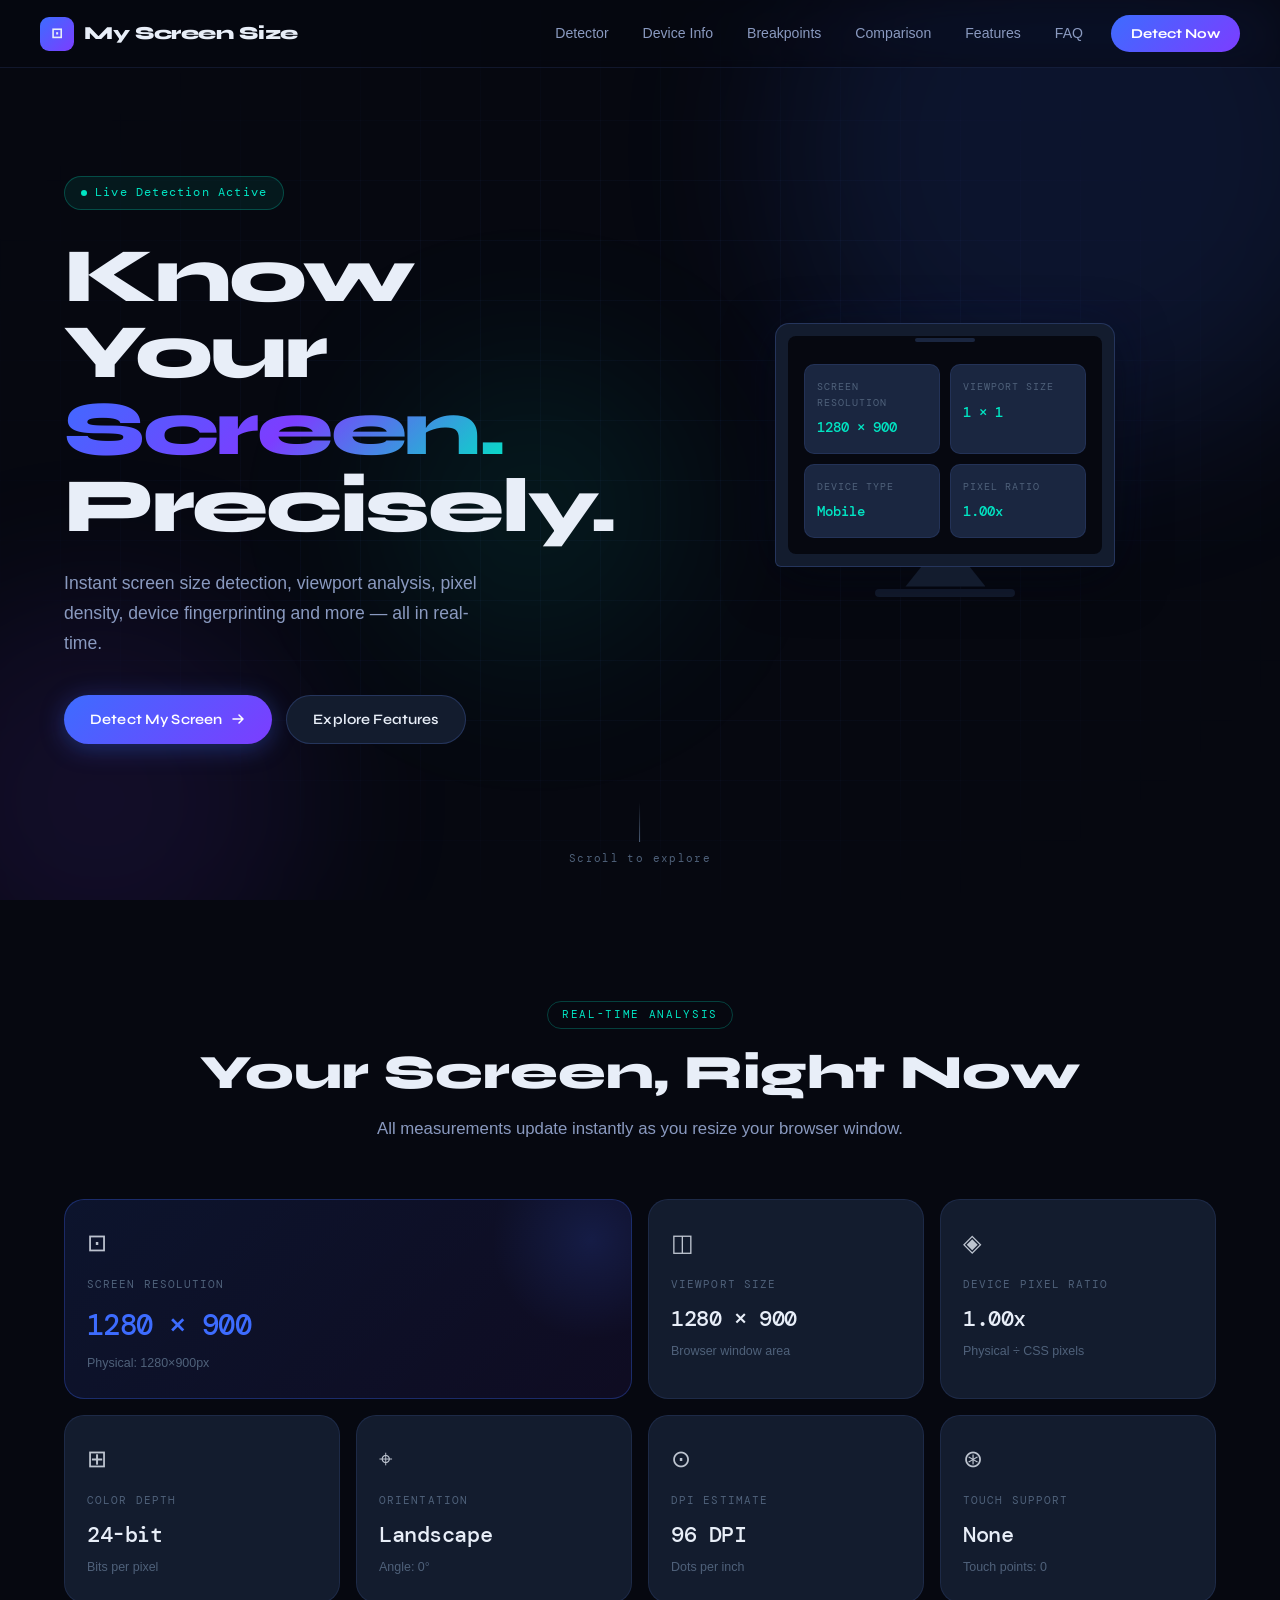
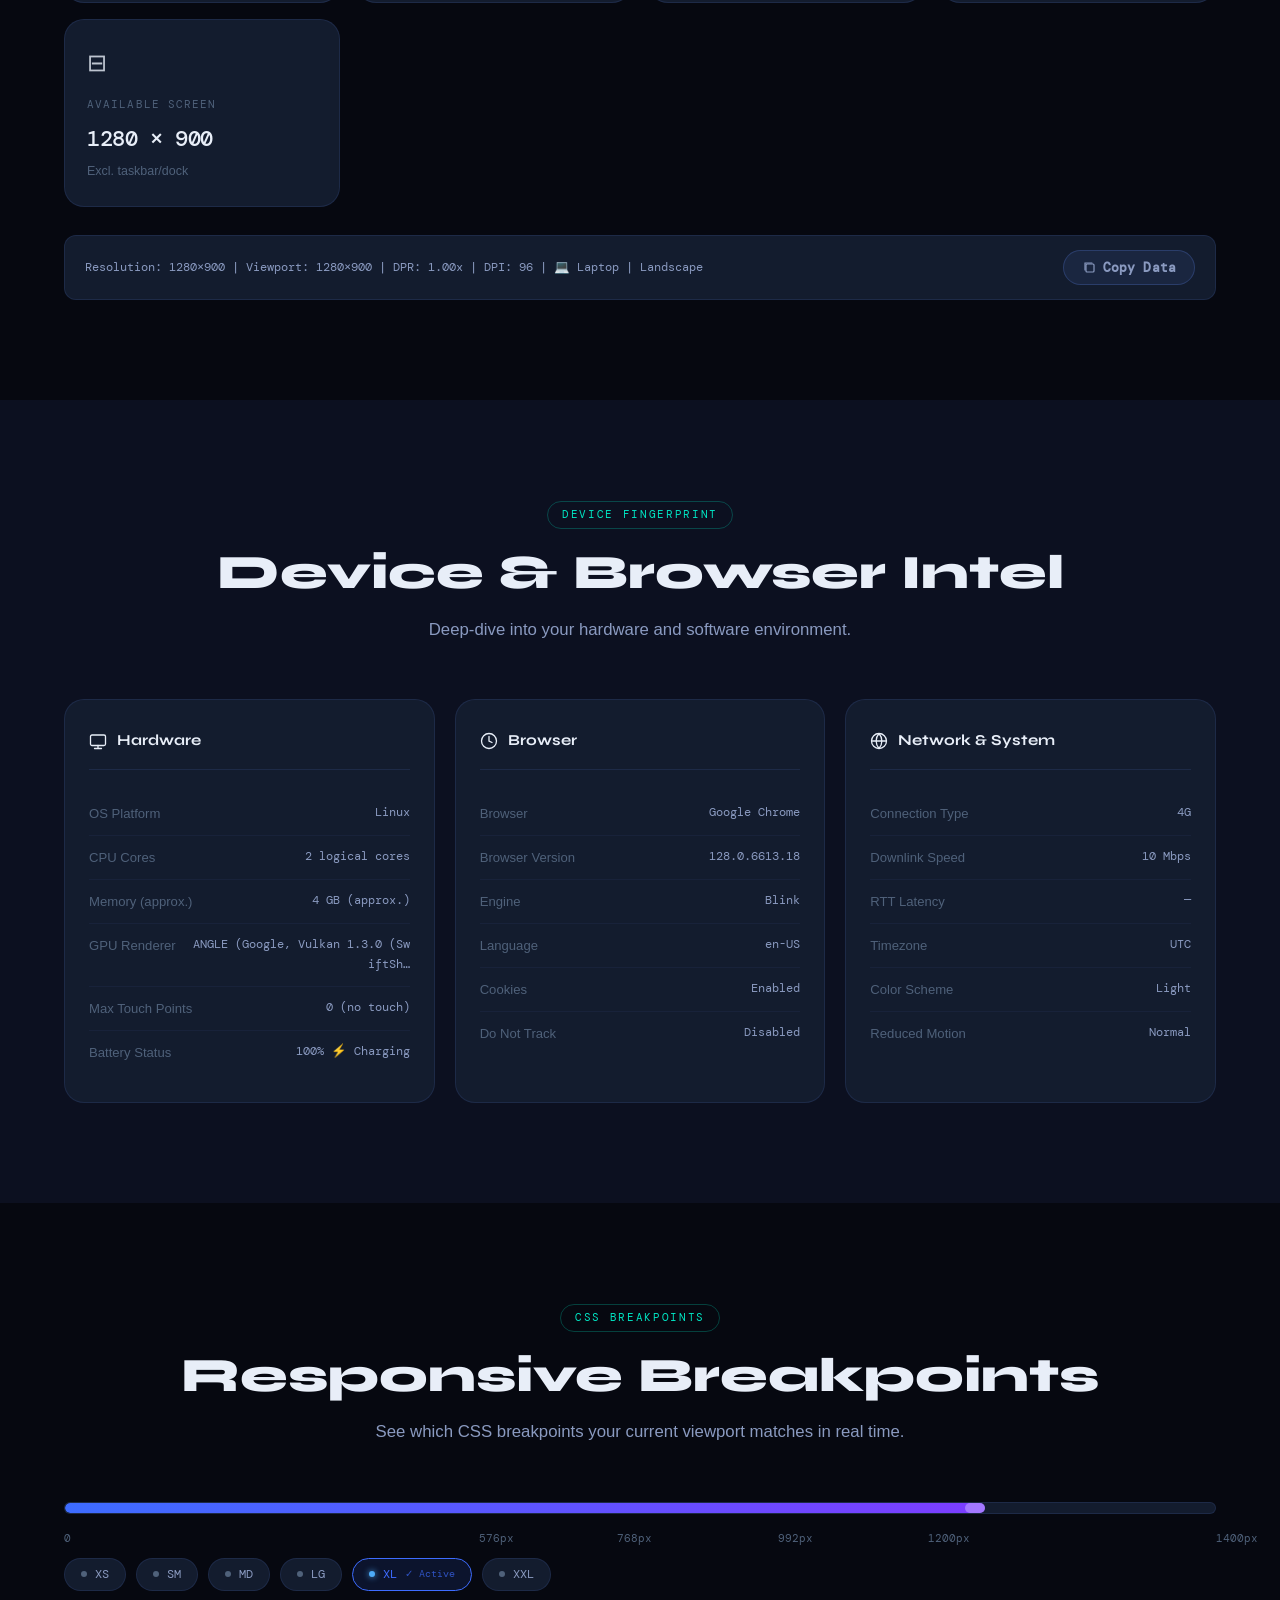
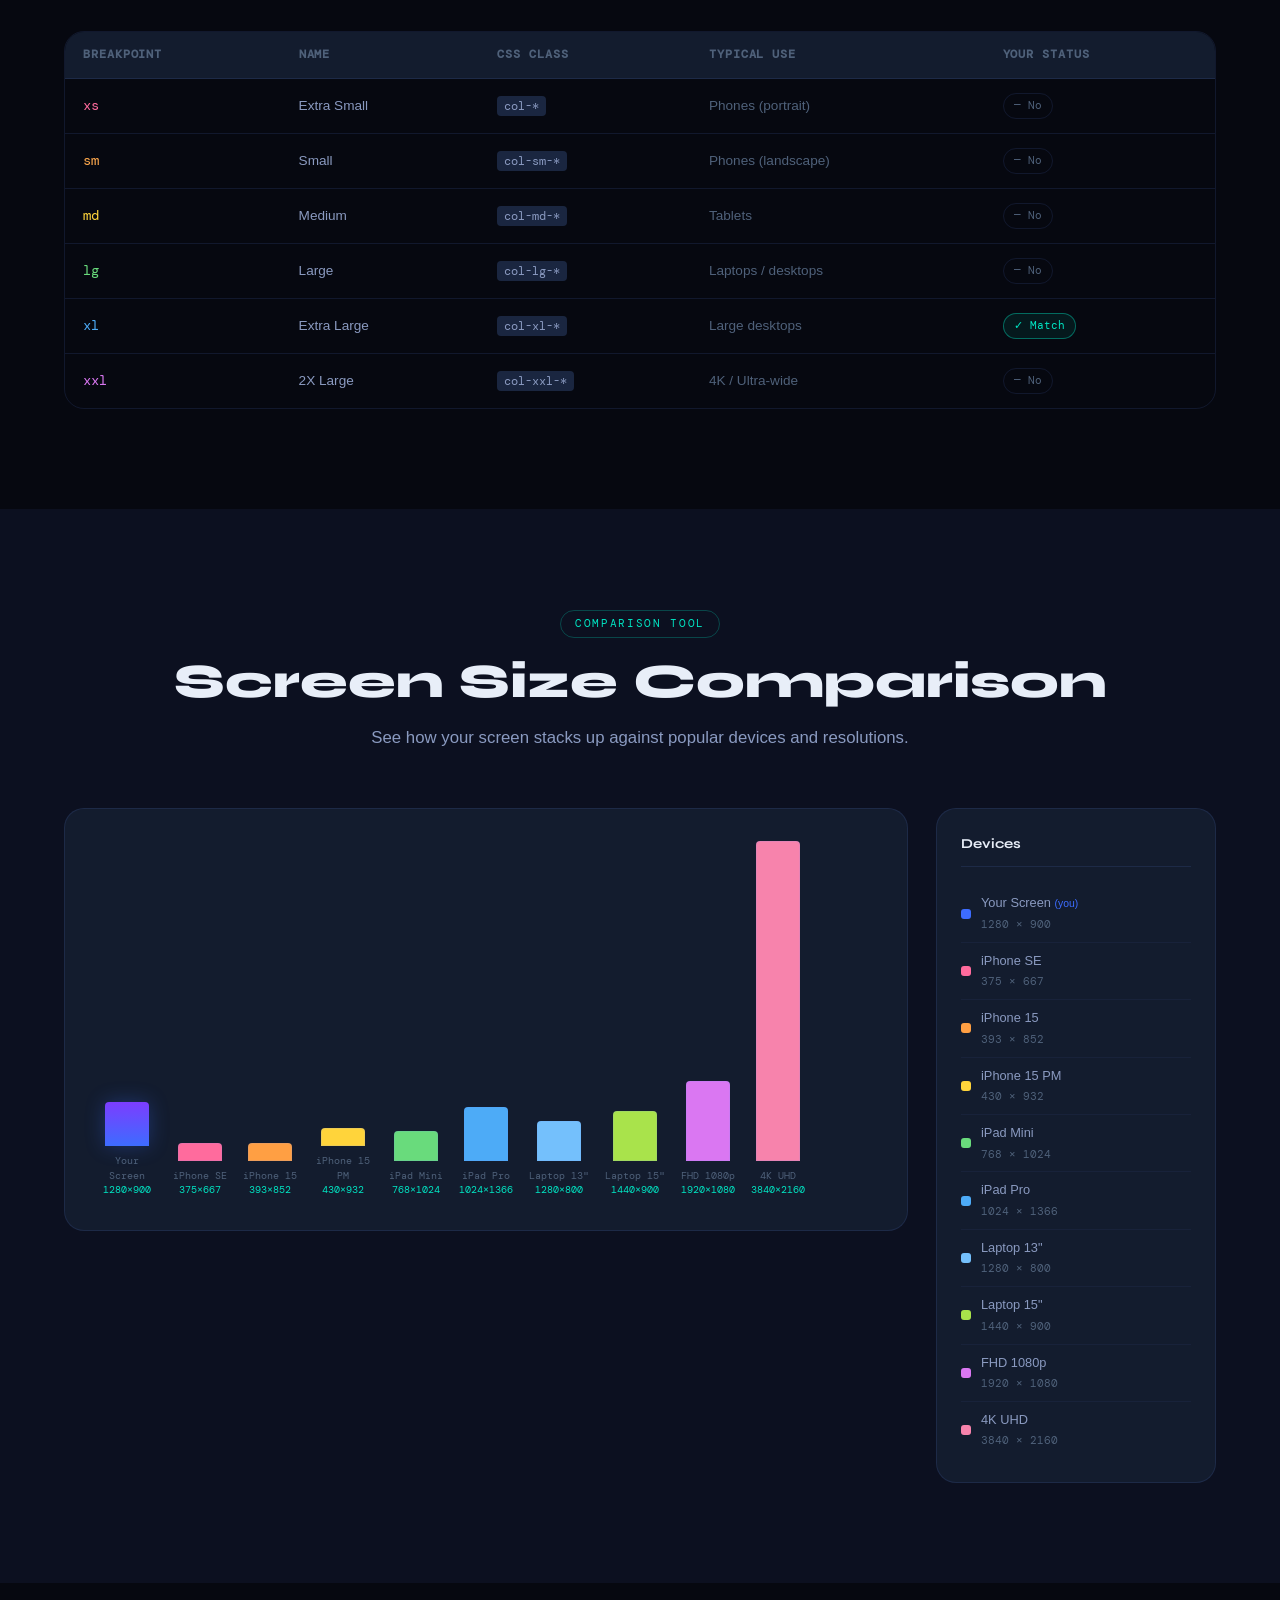
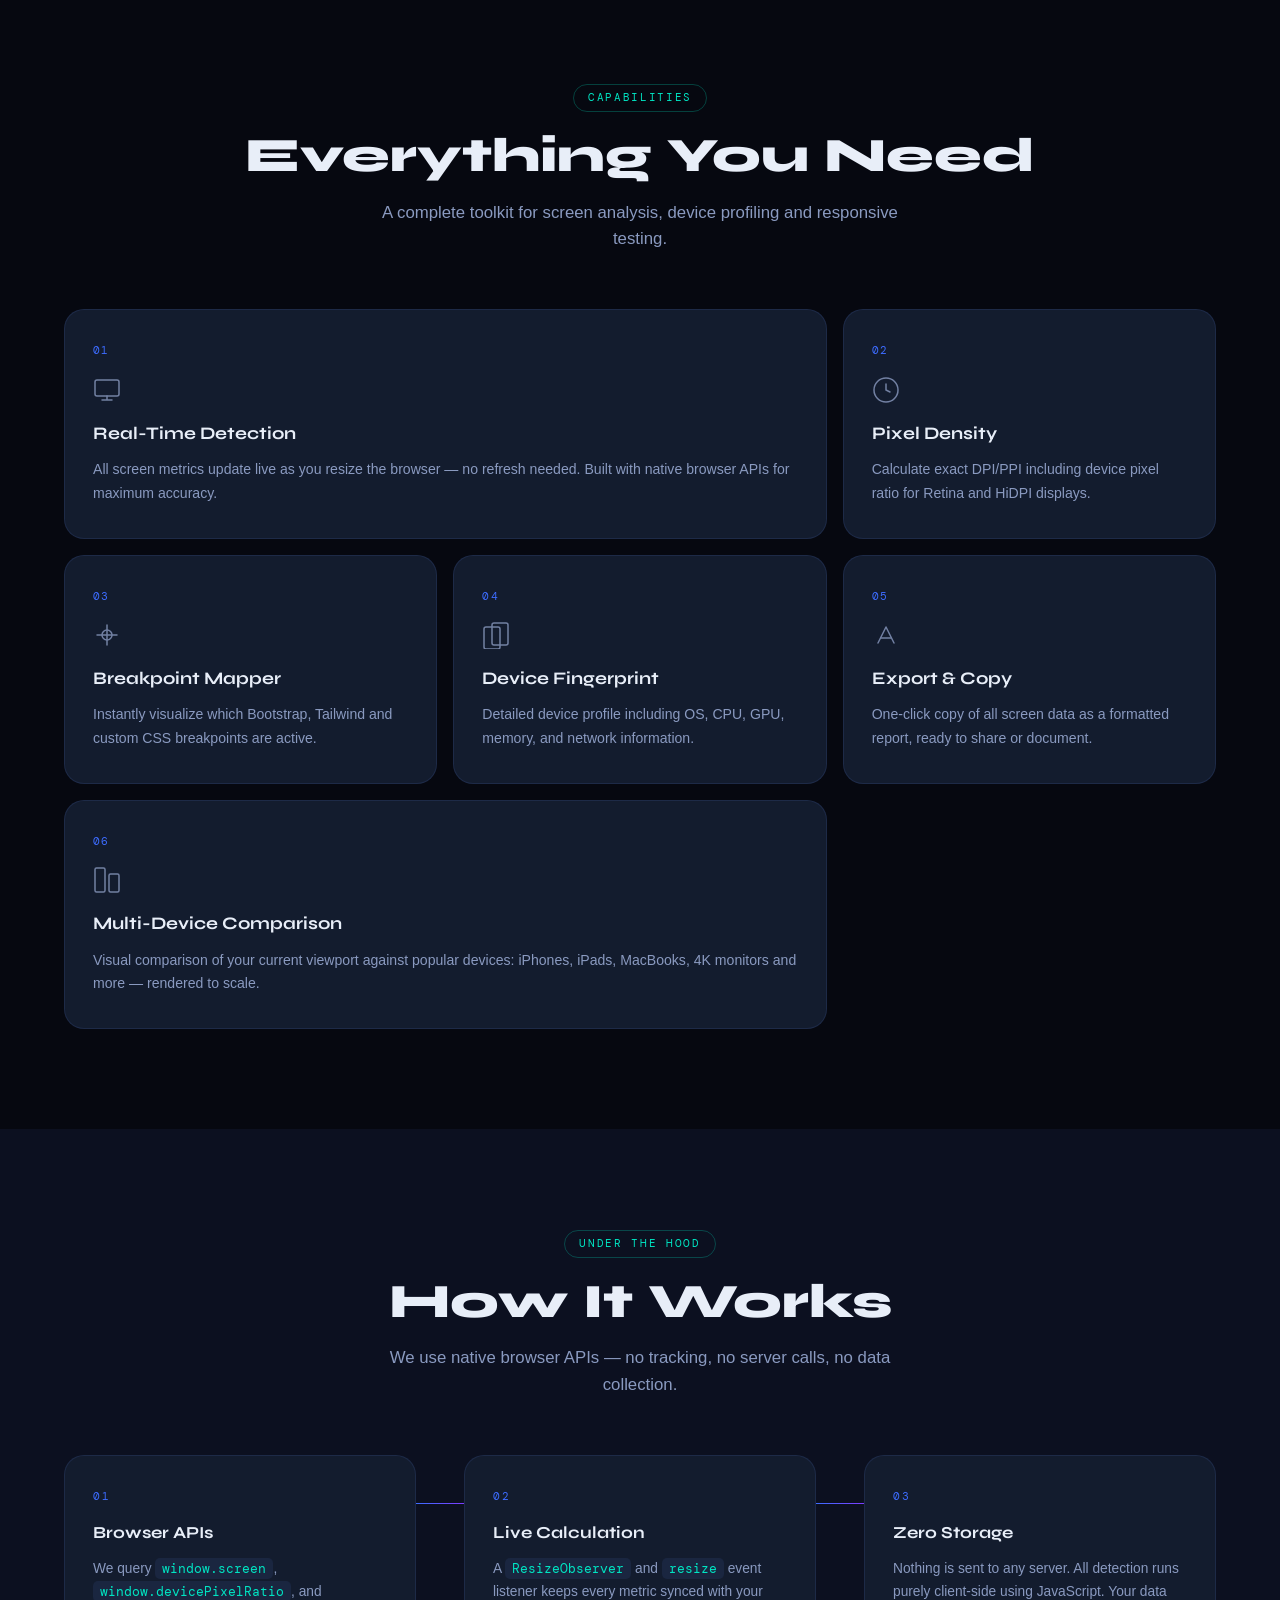
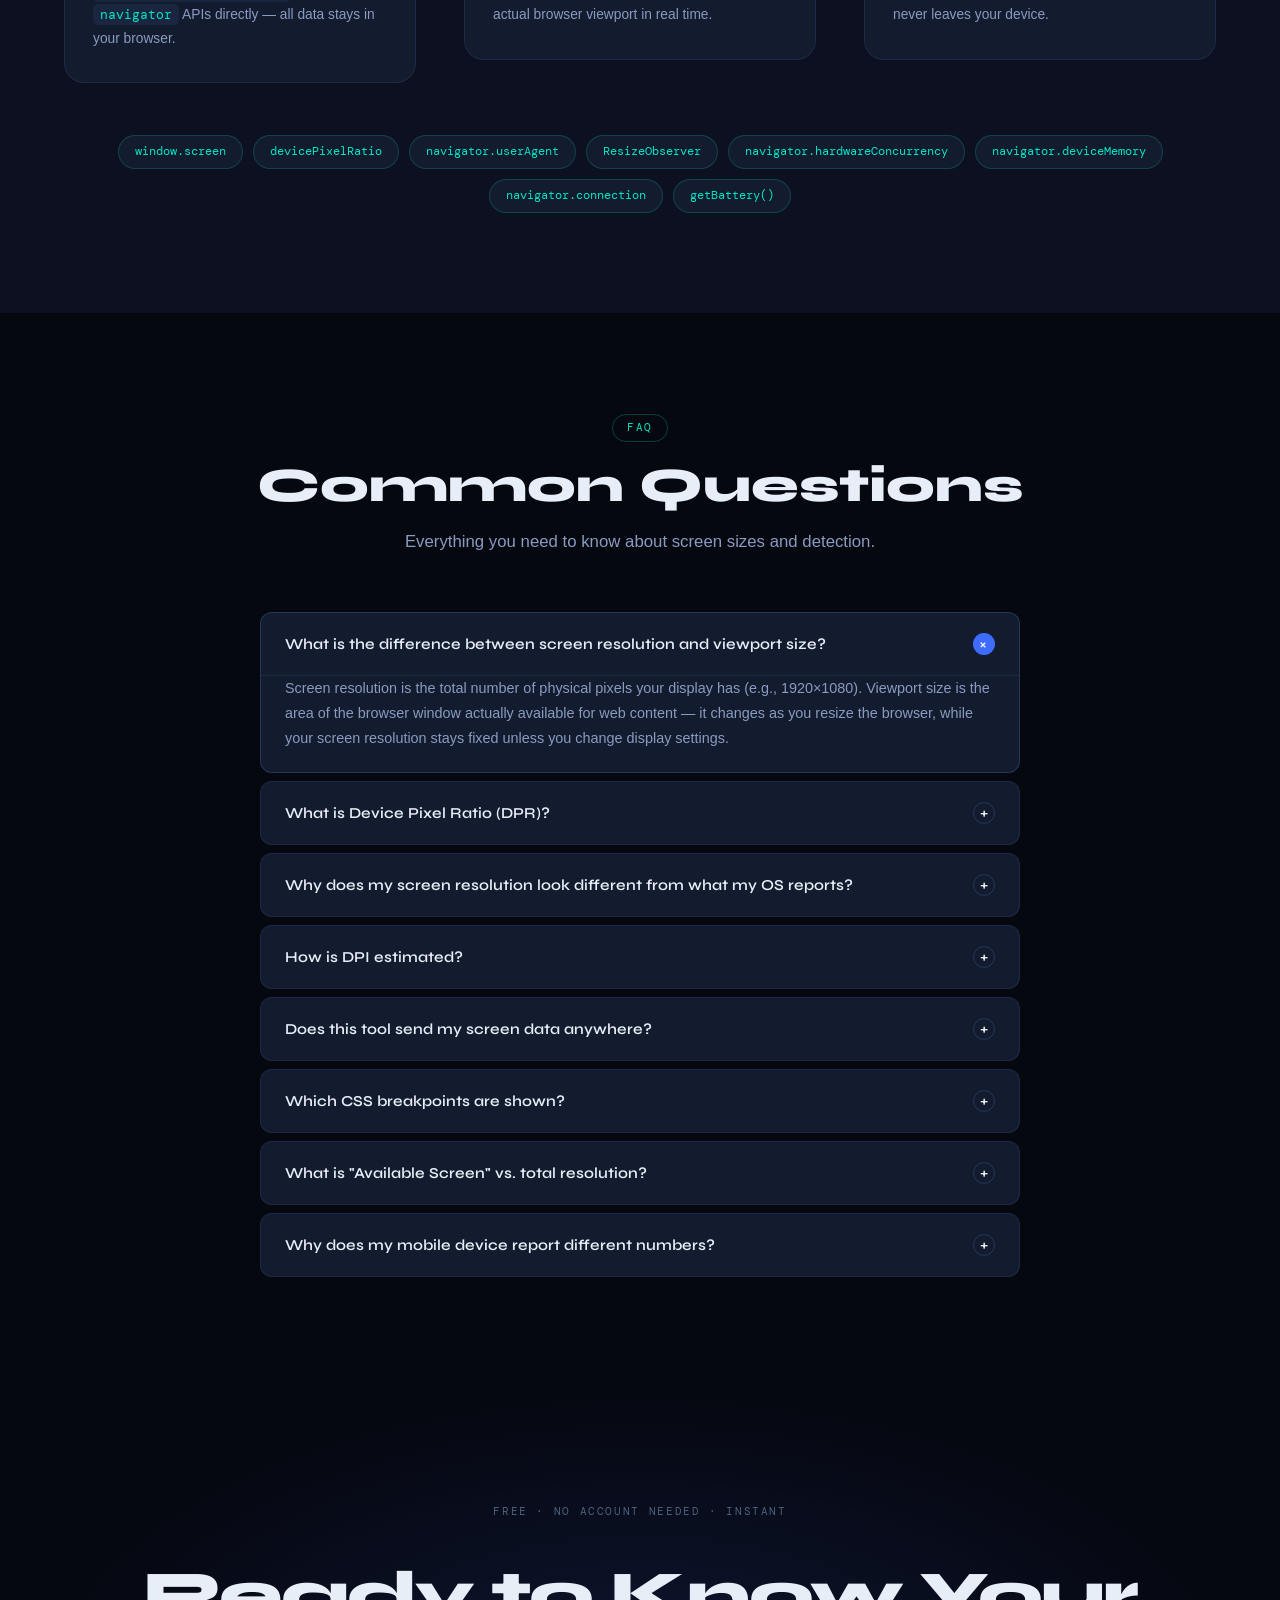
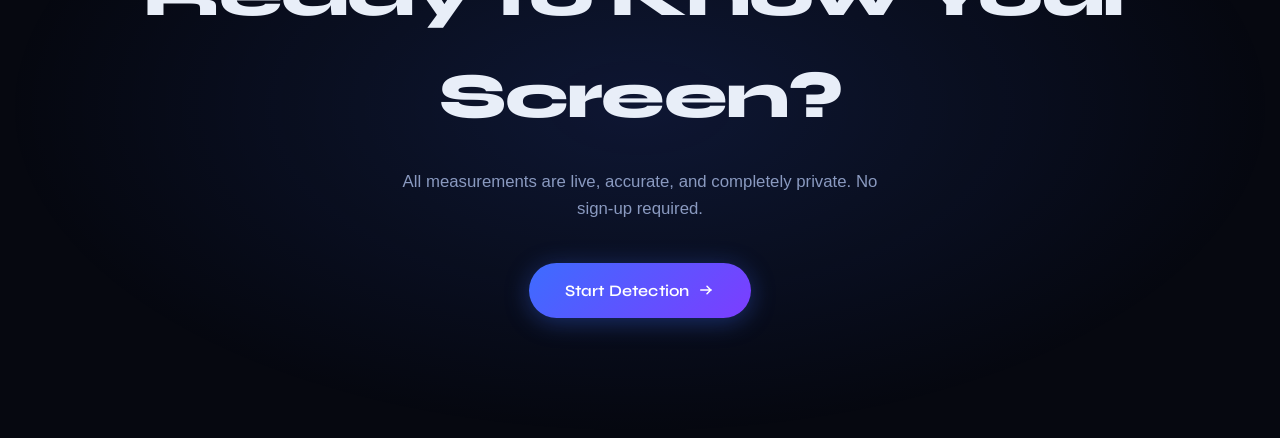
==== commit 592132a7: "Update index.html" ====
--- a/index.html
+++ b/index.html
@@ -12,6 +12,7 @@
   <meta name="author" content="MyScreenSize" />
   <meta name="robots" content="index, follow" />
   <link rel="canonical" href="https://myscreensize.github.io/" />
+  <link rel="icon" type="image/png" sizes="32x32" href="/favicon.png">
 
   <!-- Open Graph -->
   <meta property="og:type" content="website" />
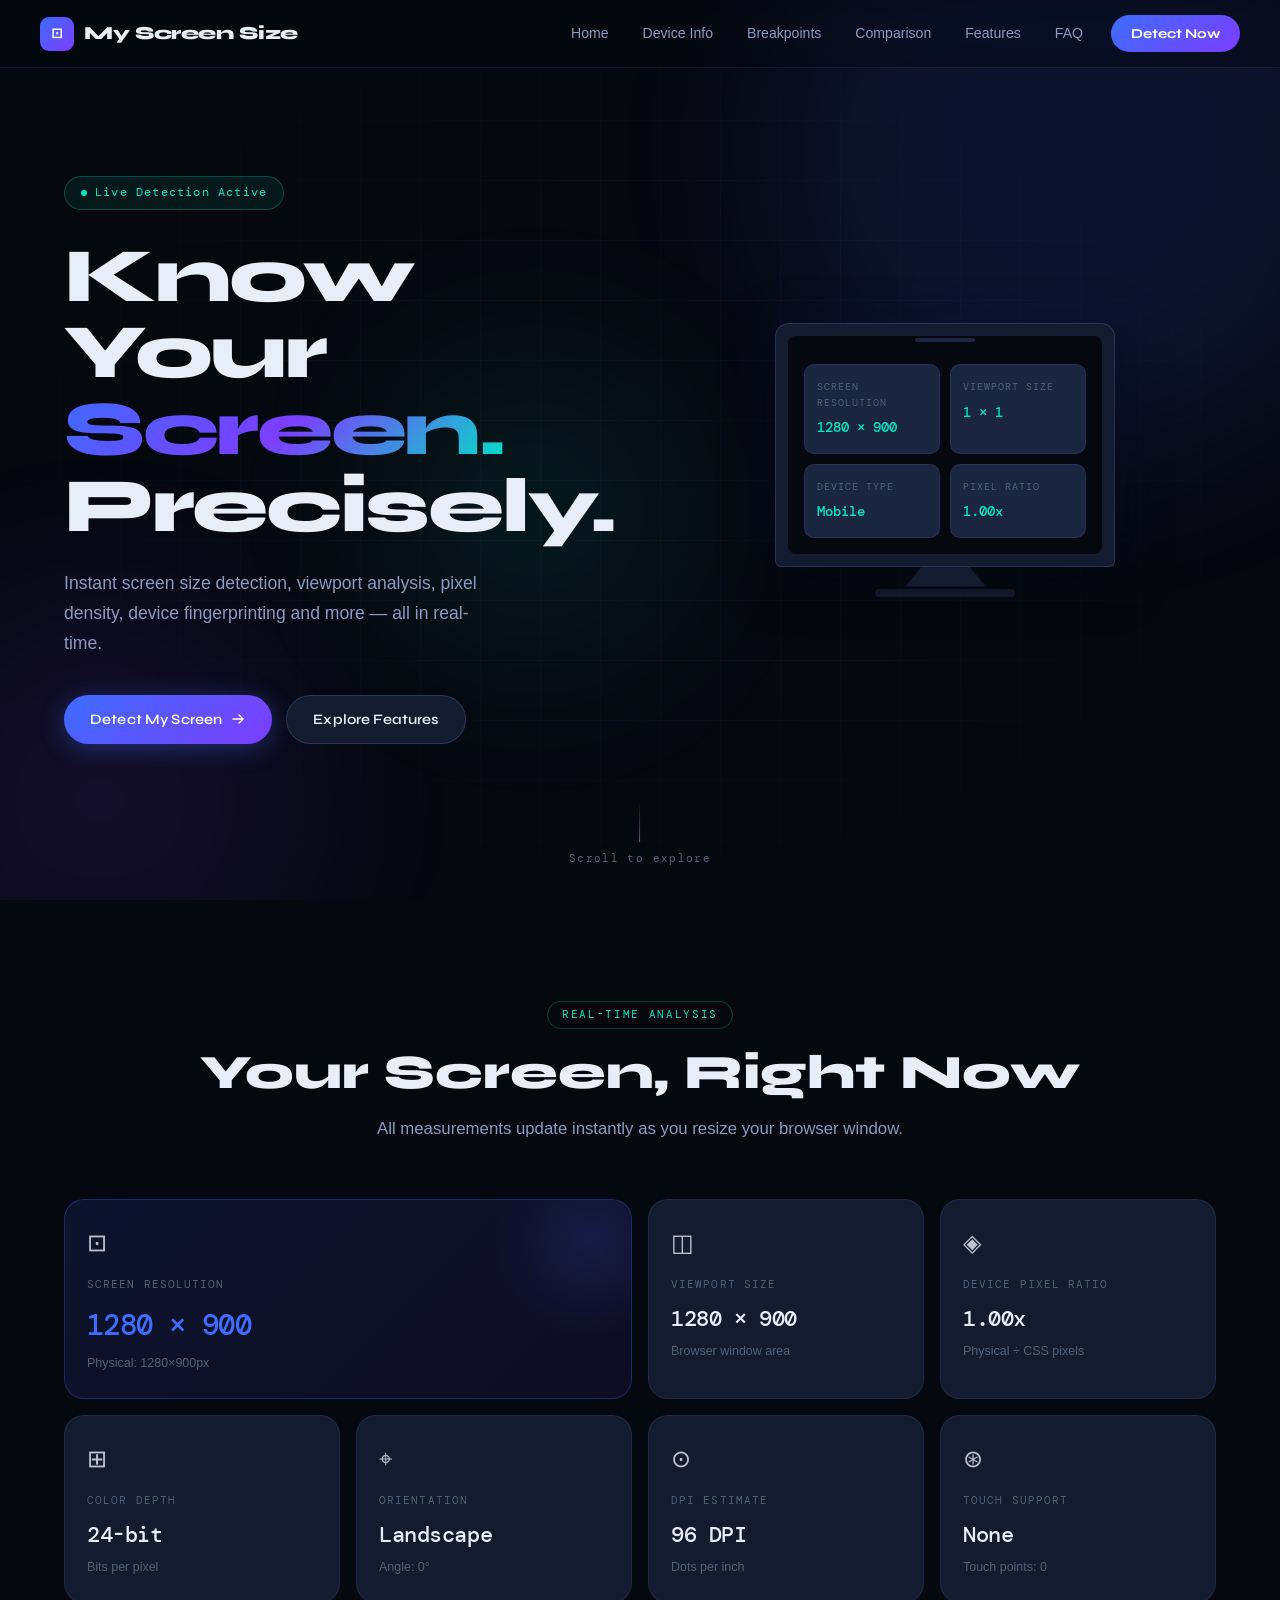
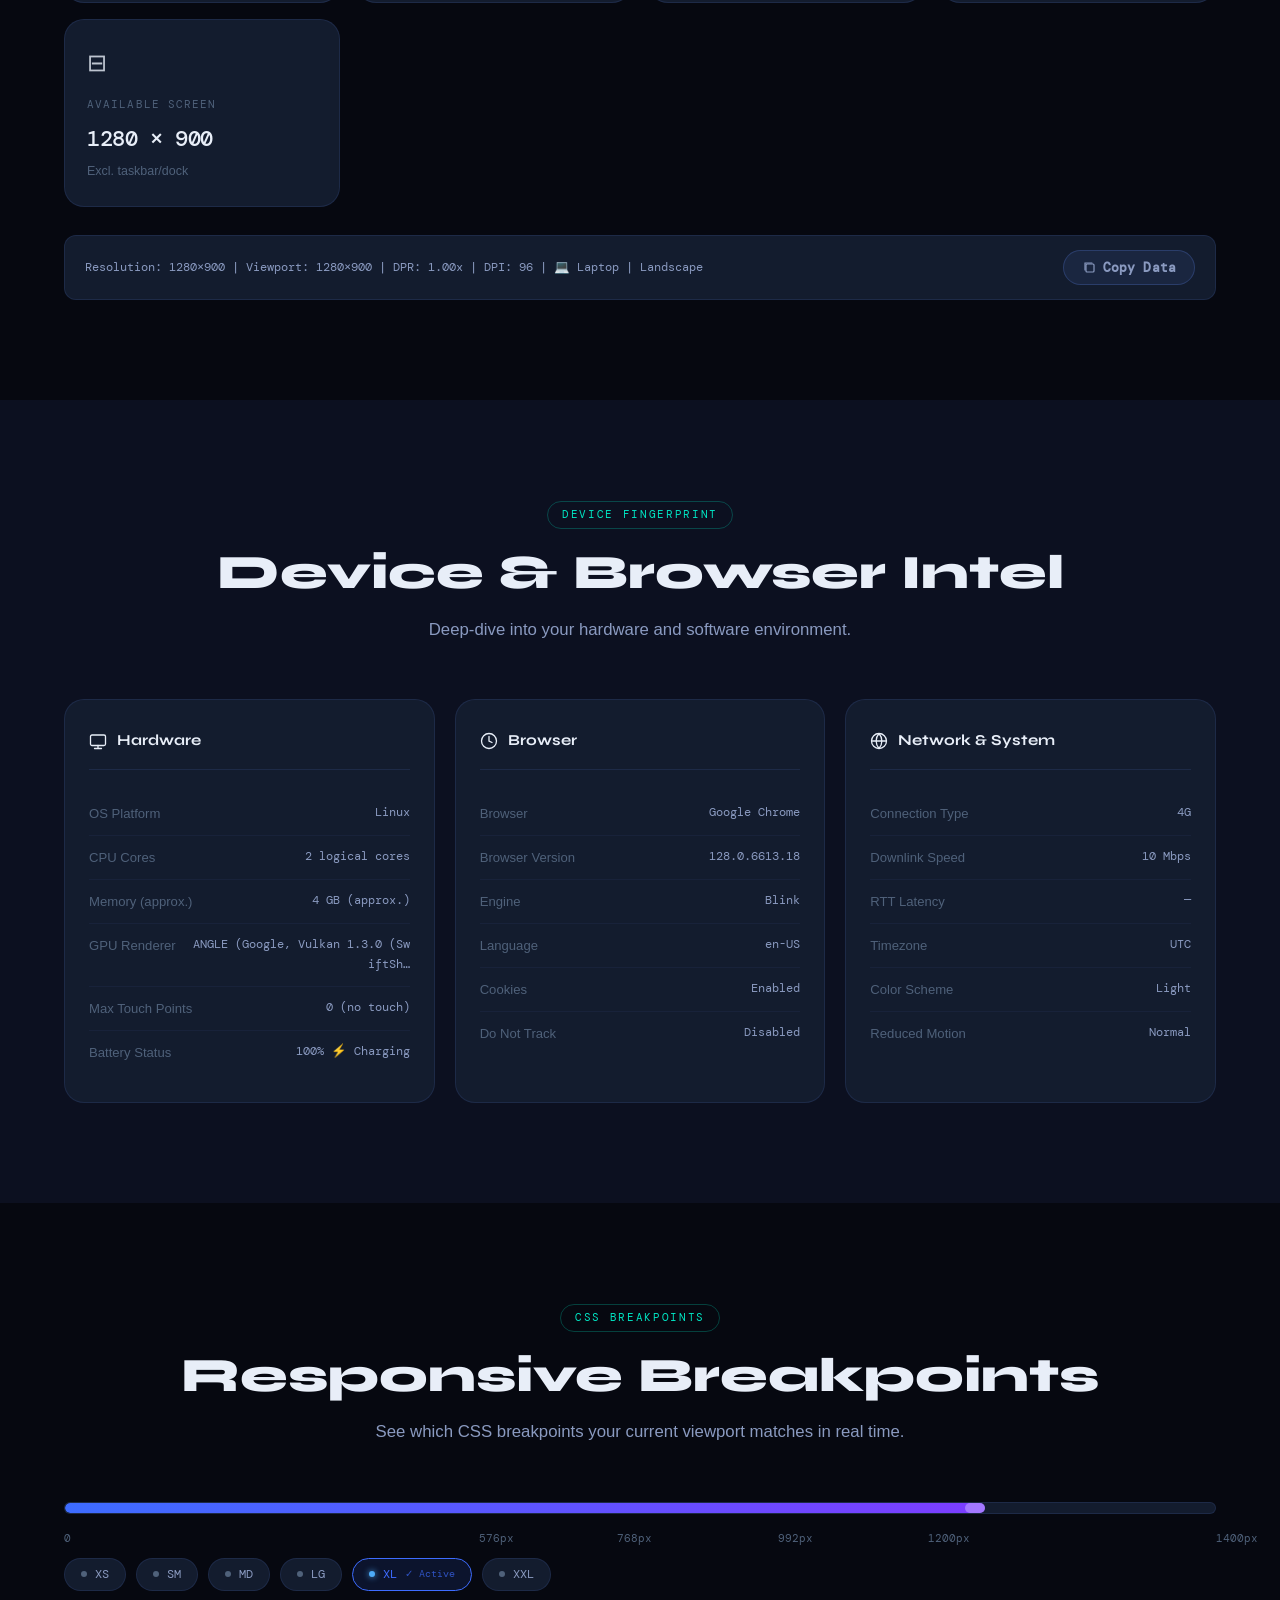
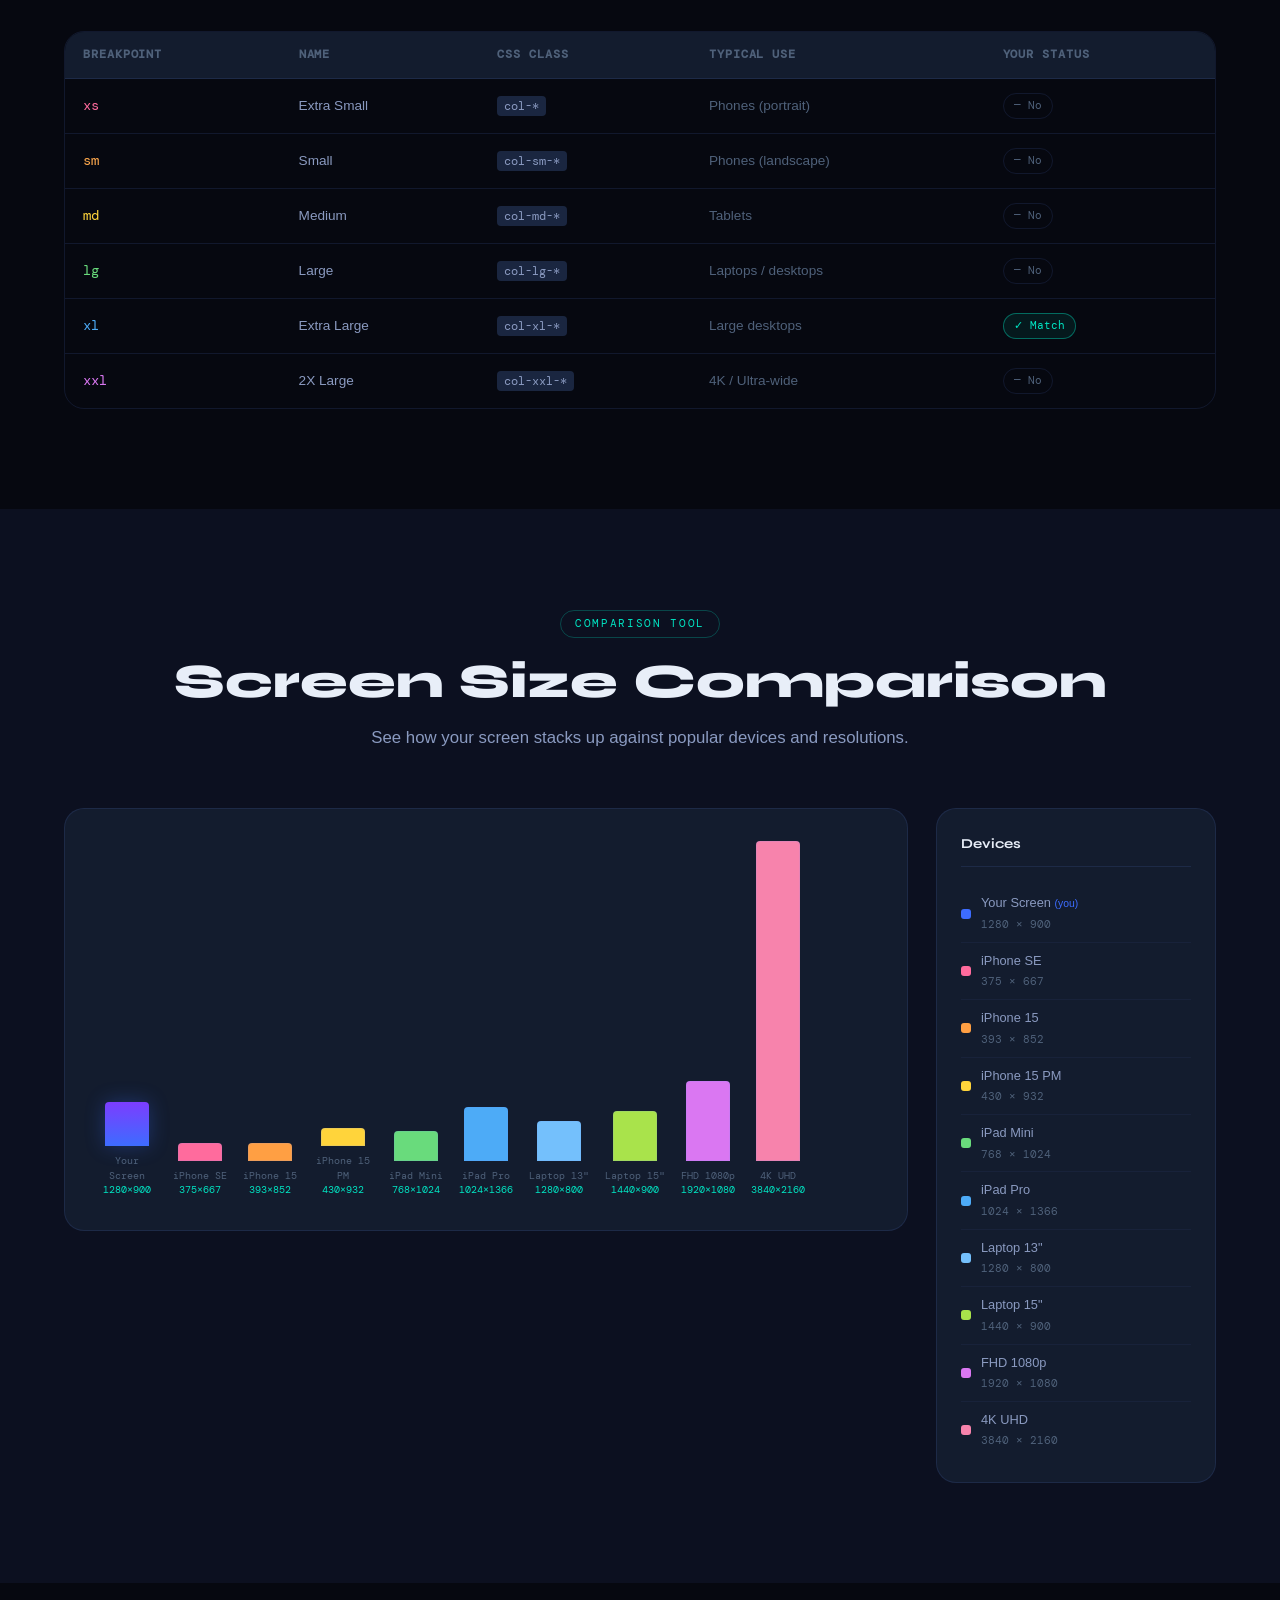
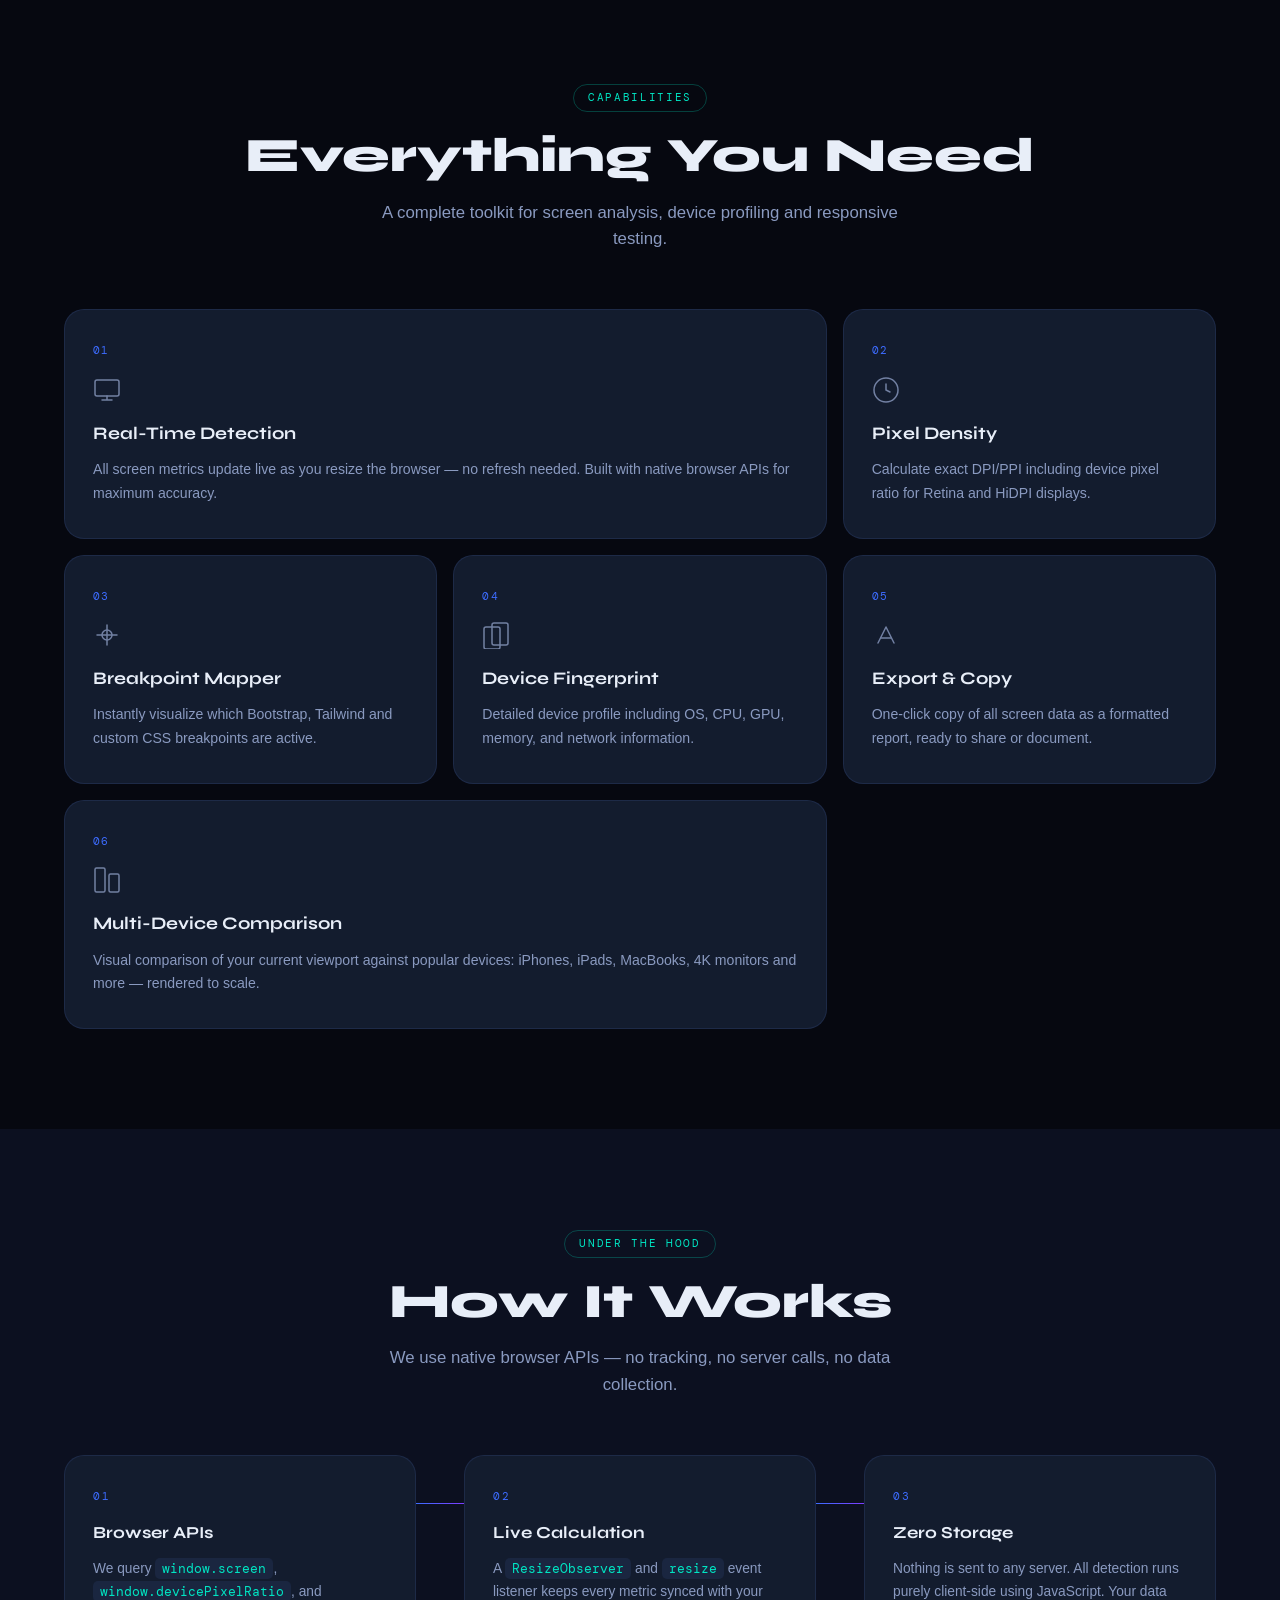
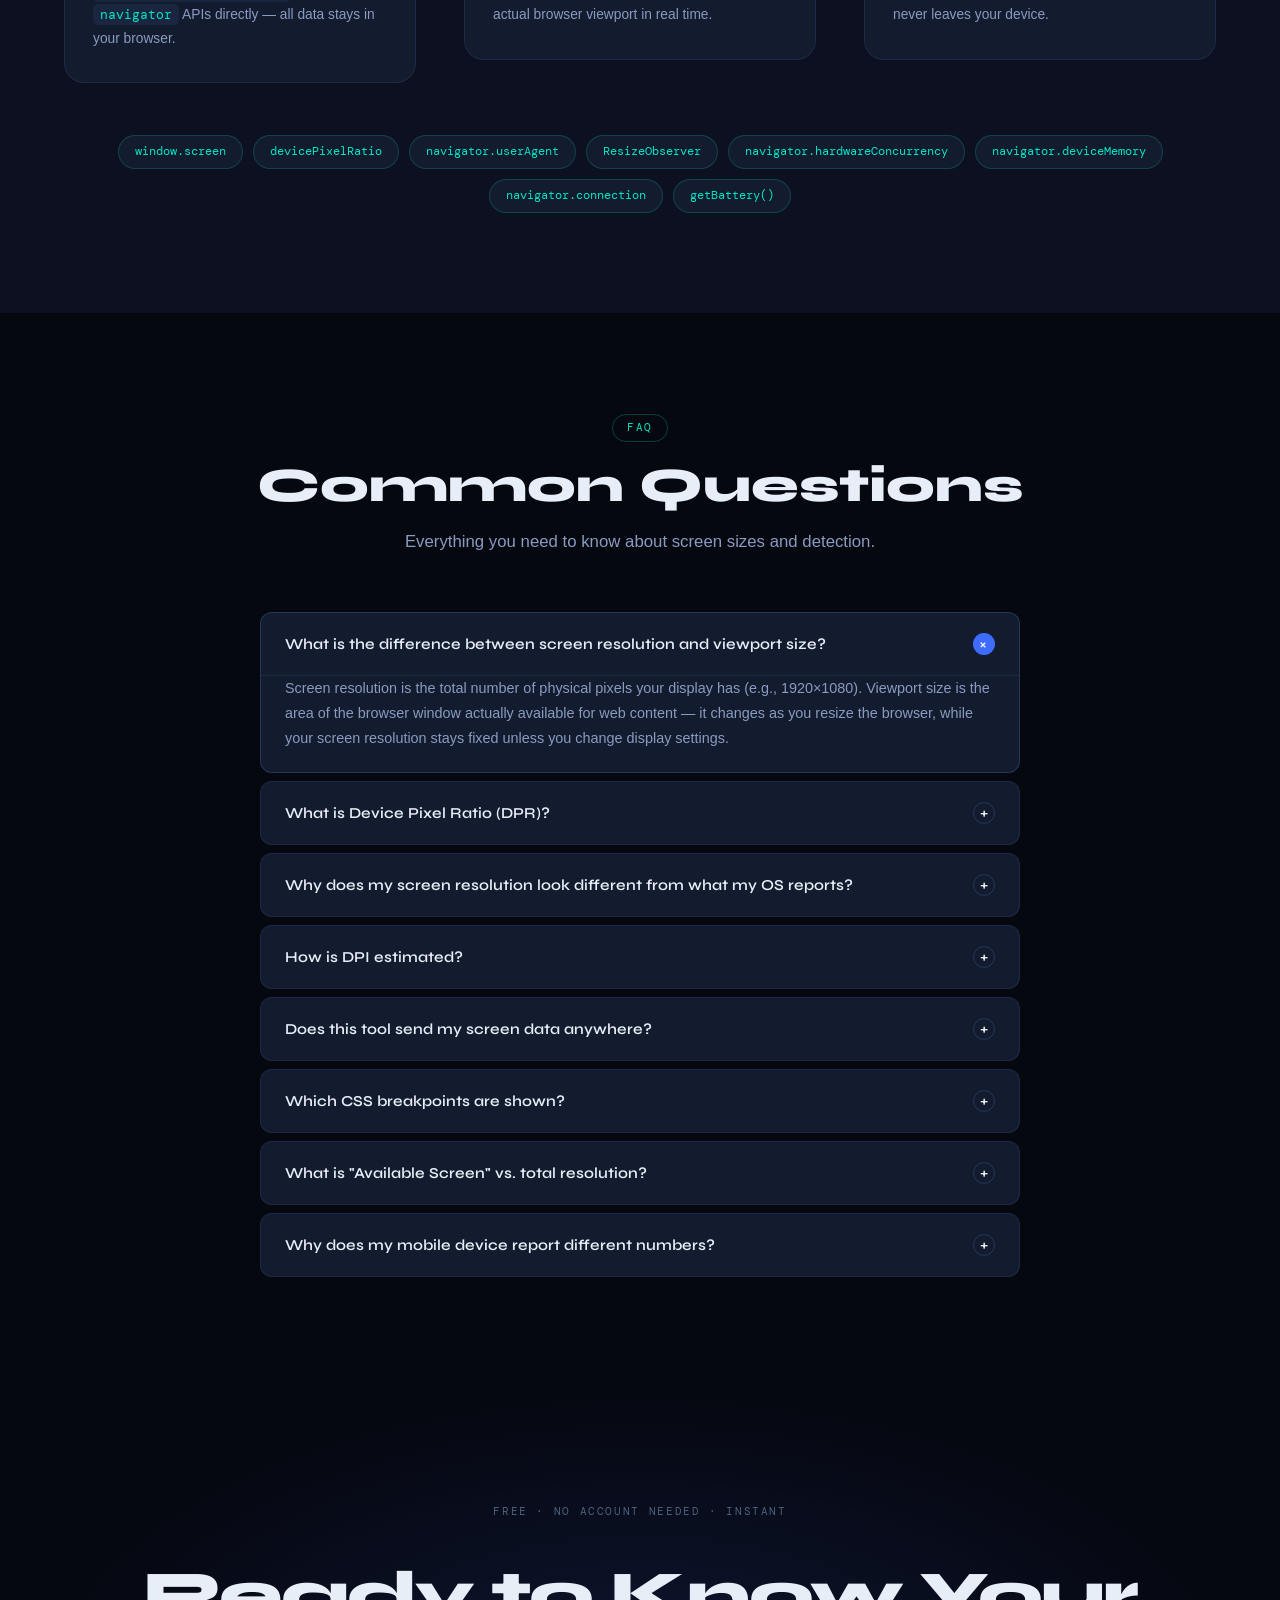
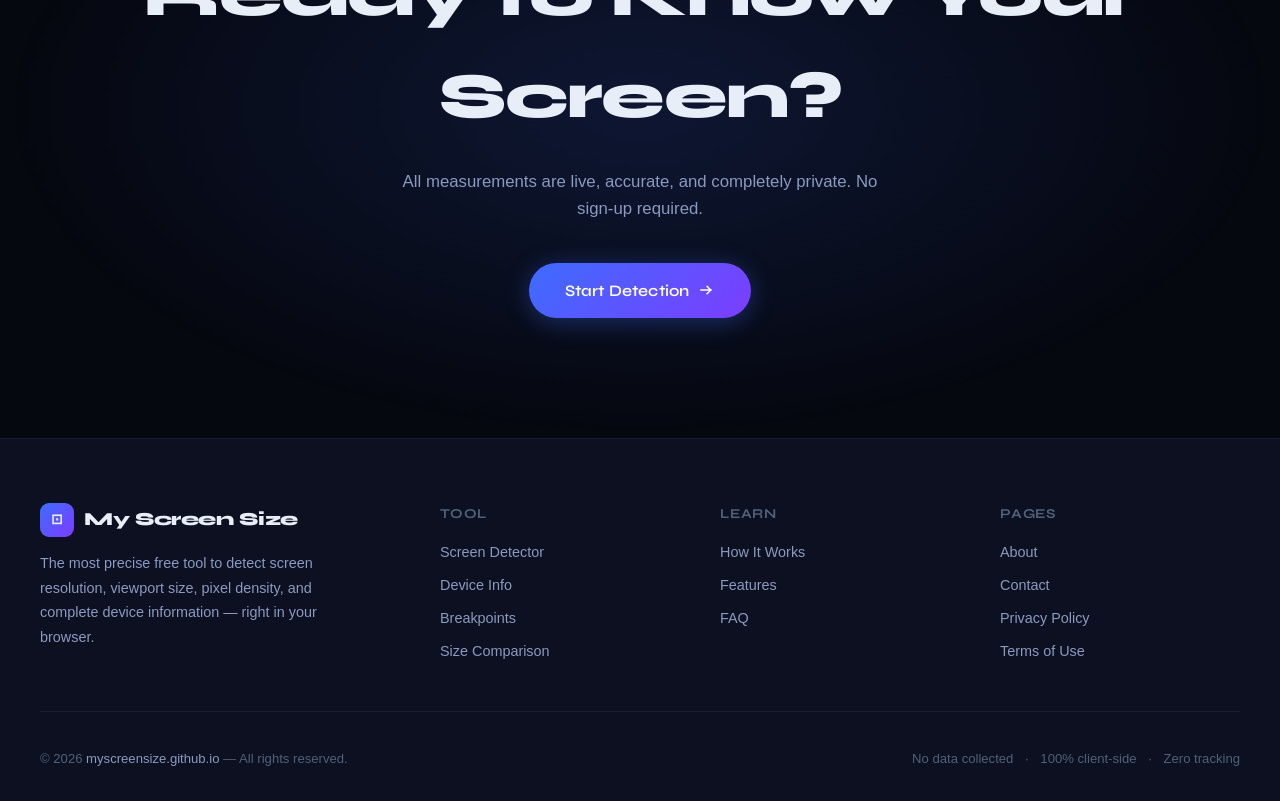
==== commit 23fc5d9b: "Update index.html" ====
--- a/index.html
+++ b/index.html
@@ -28,6 +28,29 @@
   <meta name="twitter:description" content="Detect screen size, resolution, pixel density, viewport, and device type instantly." />
   <meta name="twitter:image" content="https://myscreensize.github.io/og-image.png" />
 
+  <!-- Schema Markup -->
+  <script type="application/ld+json">
+  {
+  "@context": "https://schema.org",
+  "@type": "WebSite",
+  "name": "My Screen Size",
+  "url": "https://myscreensize.github.io/",
+  "description": "Instantly detect your screen size, resolution, pixel density, viewport dimensions, and device type.",
+  "publisher": {
+    "@type": "Organization",
+    "name": "MyScreenSize",
+    "logo": {
+      "@type": "ImageObject",
+      "url": "https://myscreensize.github.io/og-image.png"
+    }
+  },
+  "potentialAction": {
+    "@type": "SearchAction",
+    "target": "https://myscreensize.github.io/?s={search_term_string}",
+    "query-input": "required name=search_term_string"
+  }
+}
+  </script>  
   <!-- Schema Markup -->
   <script type="application/ld+json">
   {
@@ -55,6 +78,79 @@
       "Touch support detection"
     ]
   }
+  </script>
+  <!-- Schema Markup -->
+  <script type="application/ld+json">
+  {
+  "@context": "https://schema.org",
+  "@type": "FAQPage",
+  "mainEntity": [
+    {
+      "@type": "Question",
+      "name": "What is the difference between screen resolution and viewport size?",
+      "acceptedAnswer": {
+        "@type": "Answer",
+        "text": "Screen resolution is the total number of physical pixels your display has (e.g., 1920×1080). Viewport size is the area of the browser window actually available for web content — it changes as you resize the browser, while your screen resolution stays fixed unless you change display settings."
+      }
+    },
+    {
+      "@type": "Question",
+      "name": "What is Device Pixel Ratio (DPR)?",
+      "acceptedAnswer": {
+        "@type": "Answer",
+        "text": "Device Pixel Ratio is the ratio between physical pixels and CSS (logical) pixels. A DPR of 2x means your screen uses 4 physical pixels to render each 1 CSS pixel — this is what \"Retina\" and \"HiDPI\" displays do. A 1920×1080 screen with 2x DPR has an effective CSS resolution of 960×540."
+      }
+    },
+    {
+      "@type": "Question",
+      "name": "Why does my screen resolution look different from what my OS reports?",
+      "acceptedAnswer": {
+        "@type": "Answer",
+        "text": "Operating systems apply display scaling (e.g., 150% or 200% scale on Windows HiDPI screens) which changes the effective pixel count the browser sees. This tool reports both the physical screen size and the CSS viewport size so you can see the exact difference."
+      }
+    },
+    {
+      "@type": "Question",
+      "name": "How is DPI estimated?",
+      "acceptedAnswer": {
+        "@type": "Answer",
+        "text": "We estimate DPI by multiplying the standard screen base DPI (96 DPI for most monitors) by the Device Pixel Ratio. For a true DPI reading, you would need to know the physical diagonal size of your screen in inches — which browsers do not expose for privacy reasons."
+      }
+    },
+    {
+      "@type": "Question",
+      "name": "Does this tool send my screen data anywhere?",
+      "acceptedAnswer": {
+        "@type": "Answer",
+        "text": "No. Everything runs entirely in your browser using native JavaScript APIs. Nothing is sent to any server, stored in a database, or tracked in any way. Your screen data never leaves your device."
+      }
+    },
+    {
+      "@type": "Question",
+      "name": "Which CSS breakpoints are shown?",
+      "acceptedAnswer": {
+        "@type": "Answer",
+        "text": "We show the standard Bootstrap 5 breakpoints (xs, sm, md, lg, xl, xxl) which align closely with Tailwind CSS and most modern frameworks. These are the most widely-used responsive design thresholds in the industry."
+      }
+    },
+    {
+      "@type": "Question",
+      "name": "What is \"Available Screen\" vs. total resolution?",
+      "acceptedAnswer": {
+        "@type": "Answer",
+        "text": "\"Available Screen\" (screen.availWidth × screen.availHeight) is the total display area minus any OS UI elements like the Windows taskbar, macOS menu bar, or dock. This is the maximum space a maximized window can occupy."
+      }
+    },
+    {
+      "@type": "Question",
+      "name": "Why does my mobile device report different numbers?",
+      "acceptedAnswer": {
+        "@type": "Answer",
+        "text": "Mobile browsers often apply viewport meta tag scaling and have high DPR displays. The physical resolution on modern phones can be 3×–4× higher than the CSS viewport they report to browsers. This is intentional — websites are designed at the CSS pixel level, not the physical pixel level."
+      }
+    }
+  ]
+}
   </script>
 
   <!-- Fonts -->
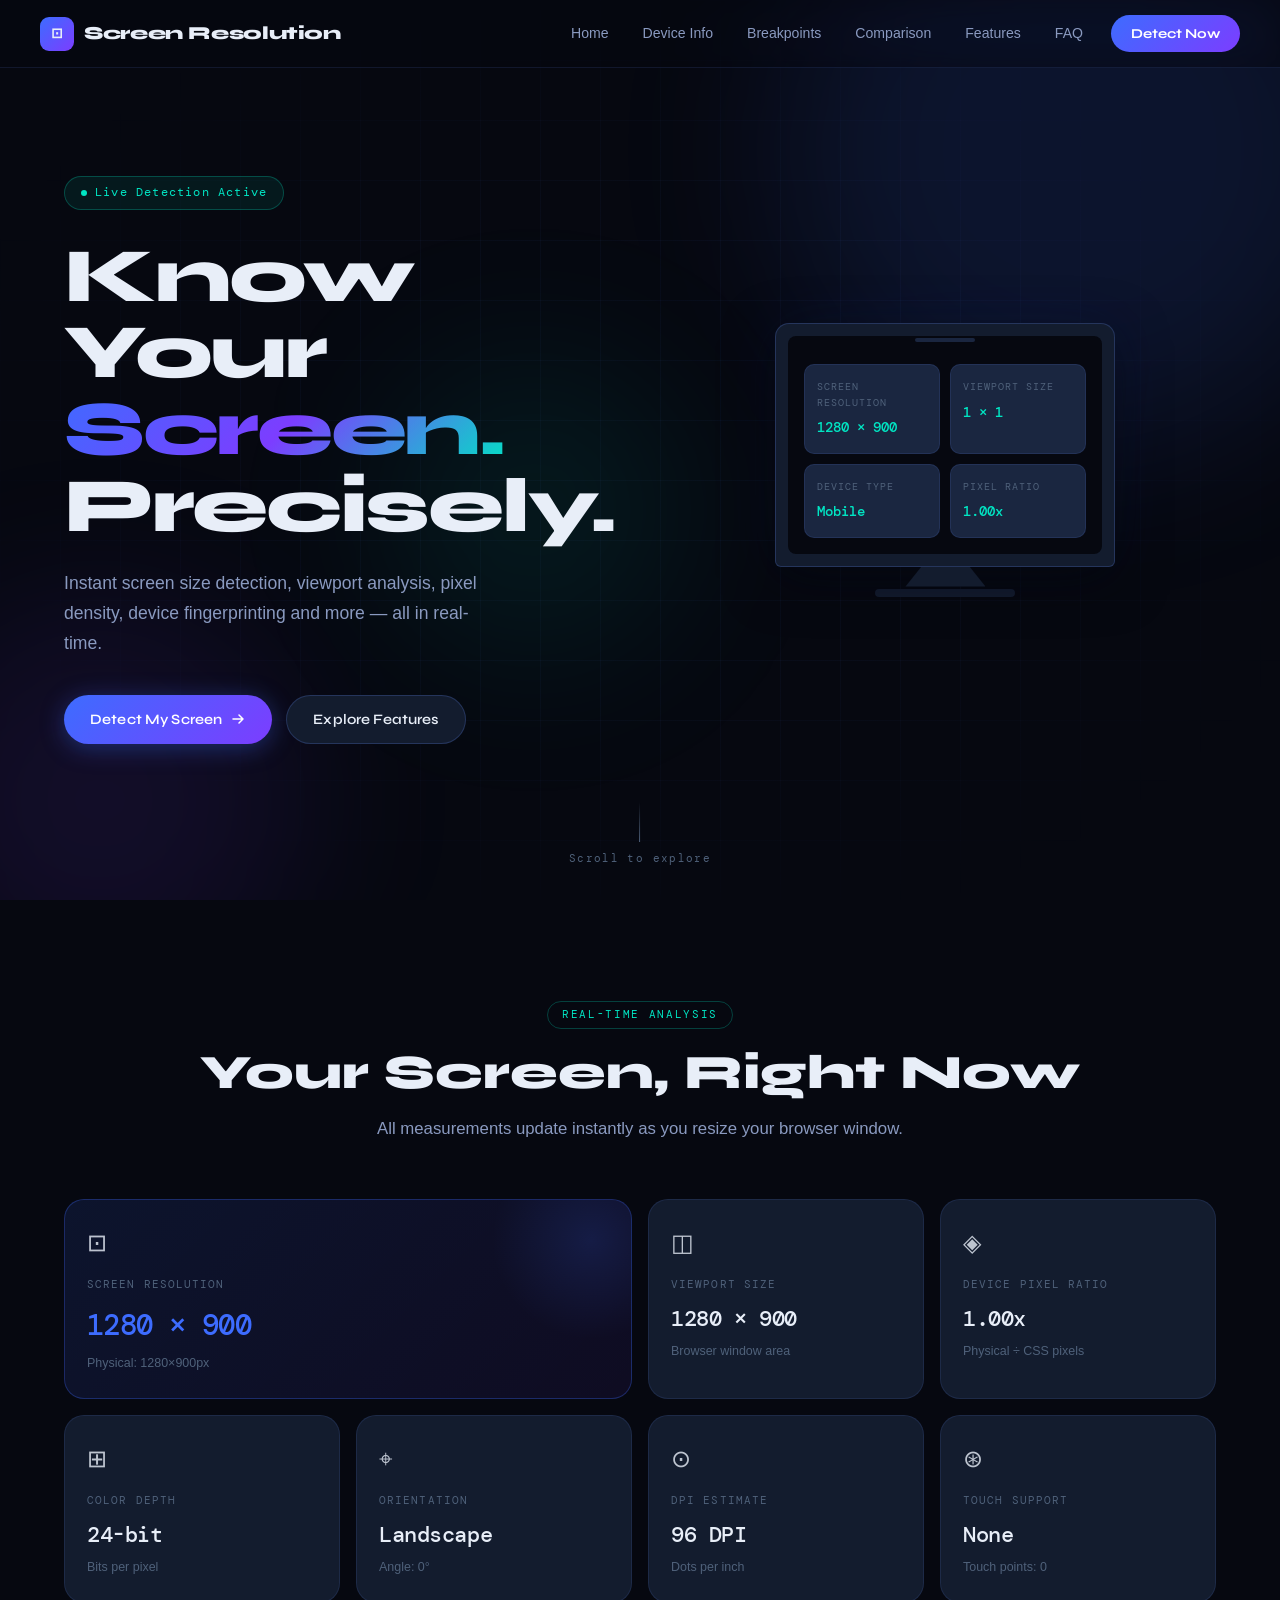
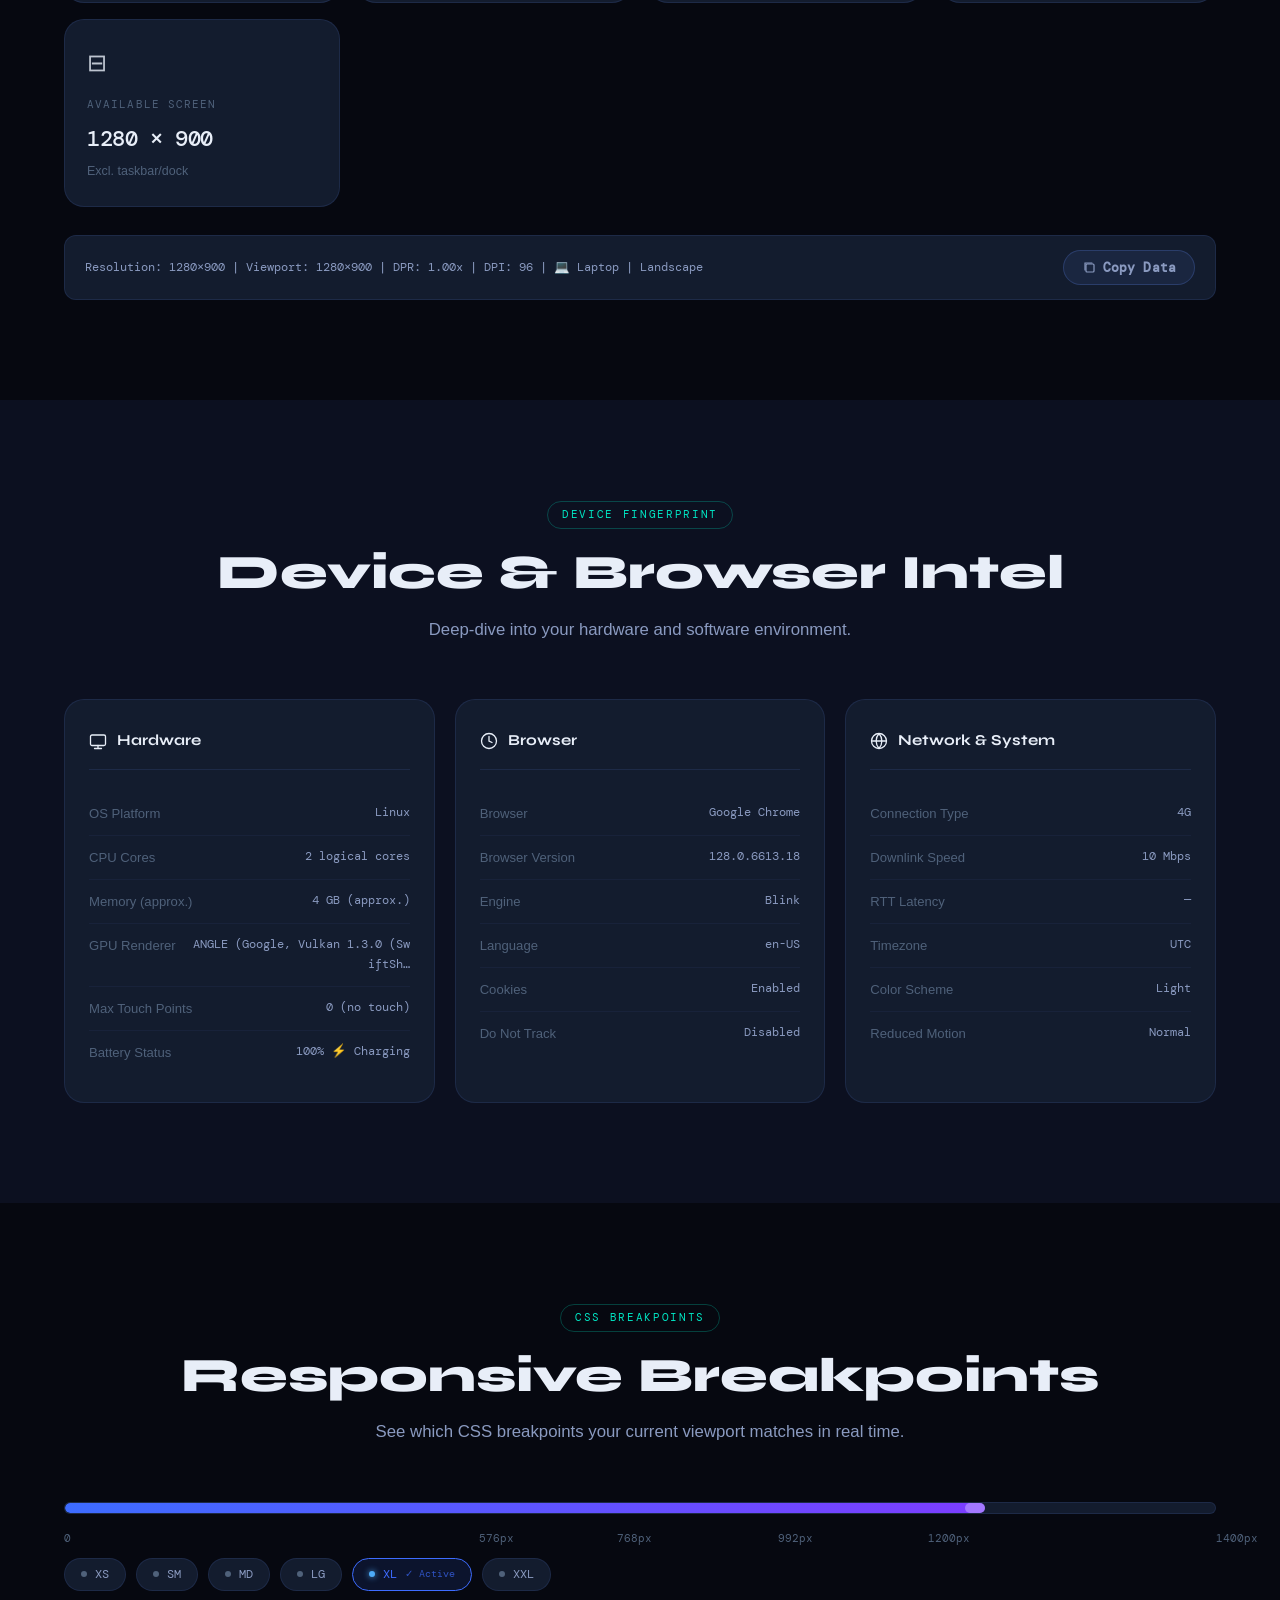
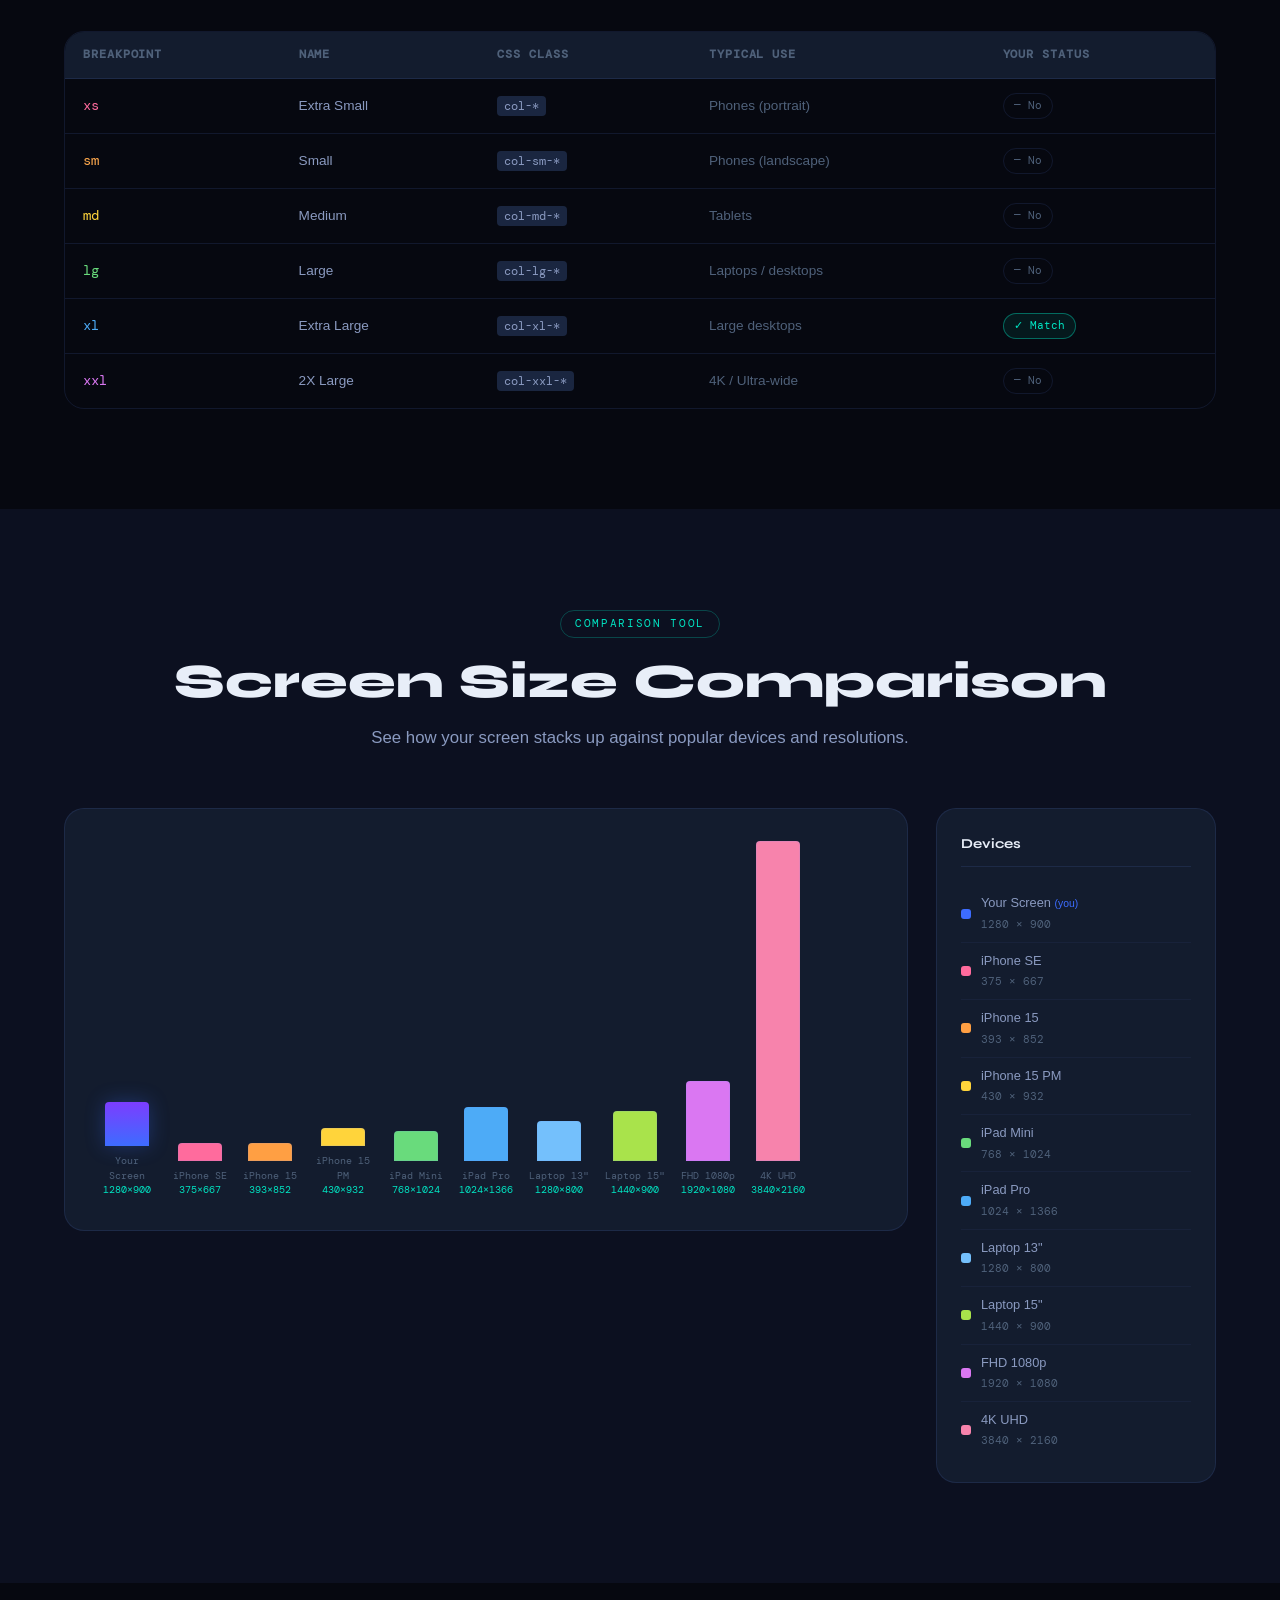
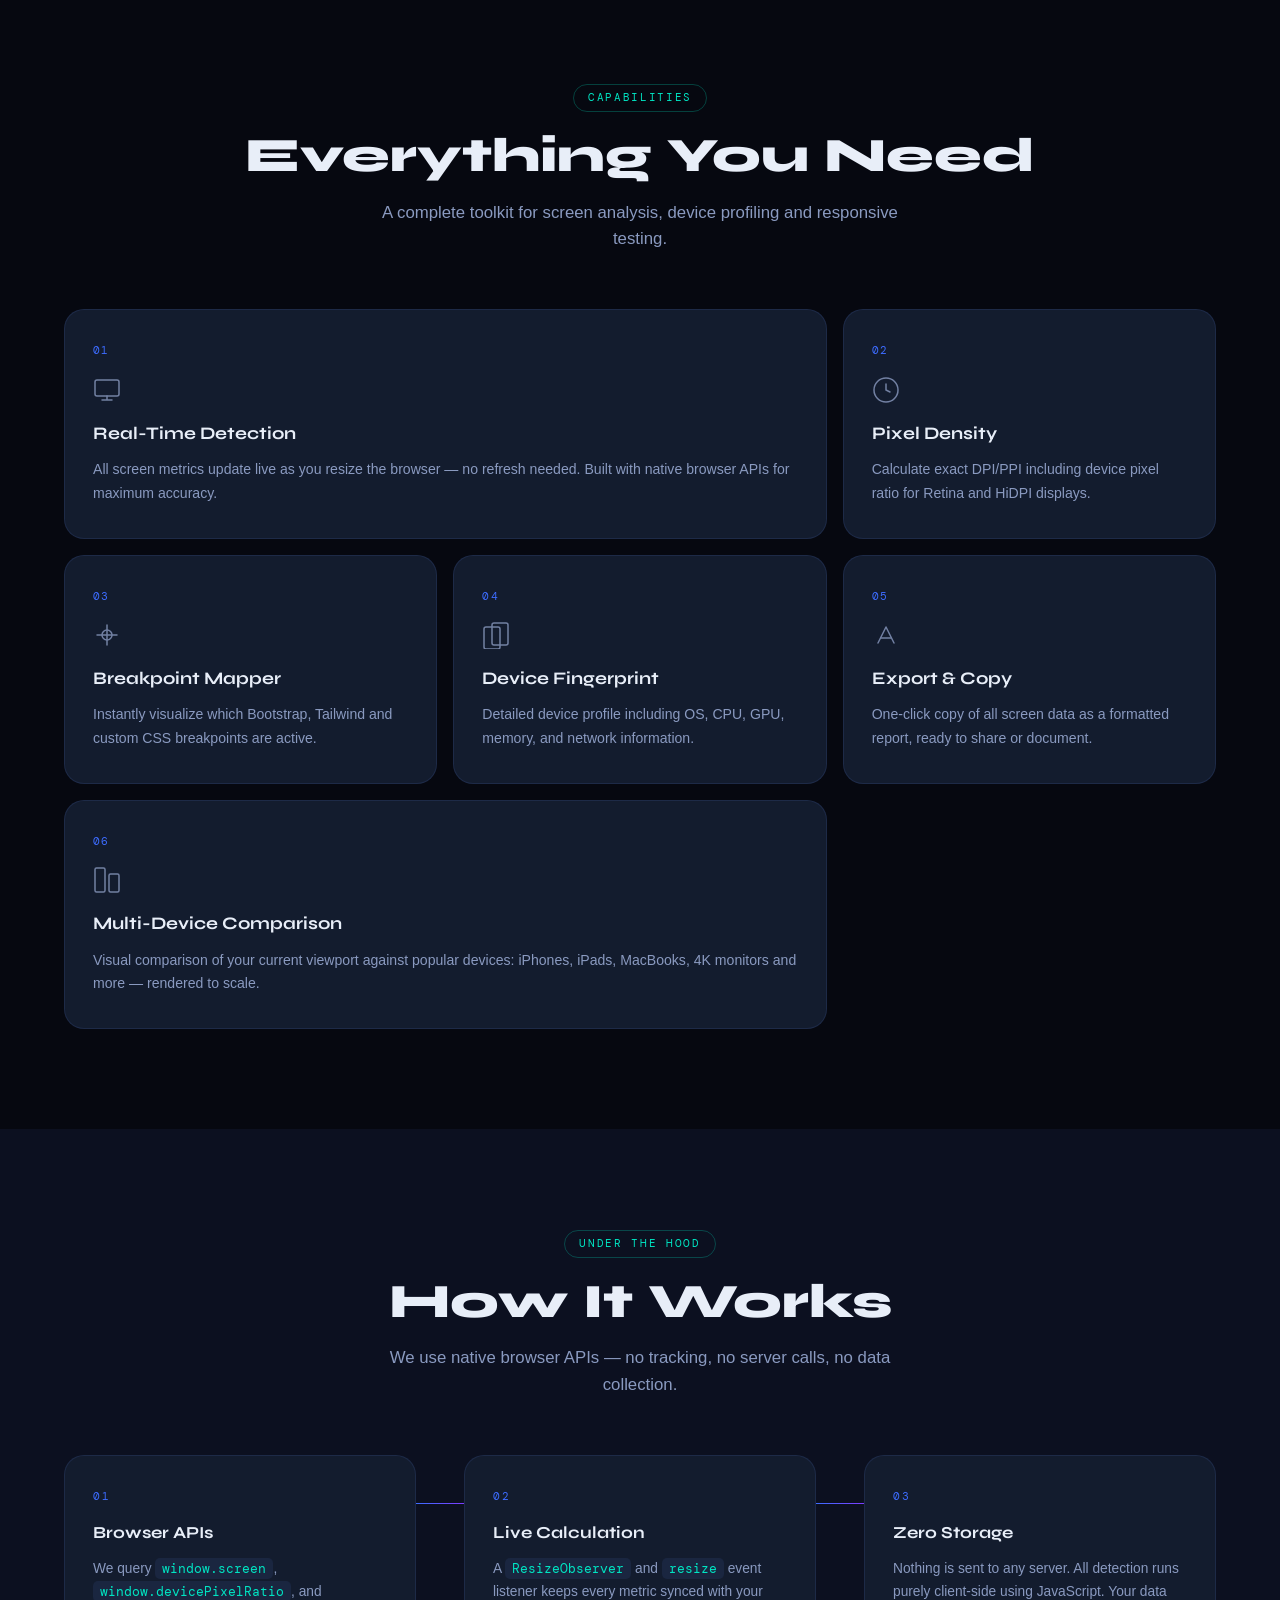
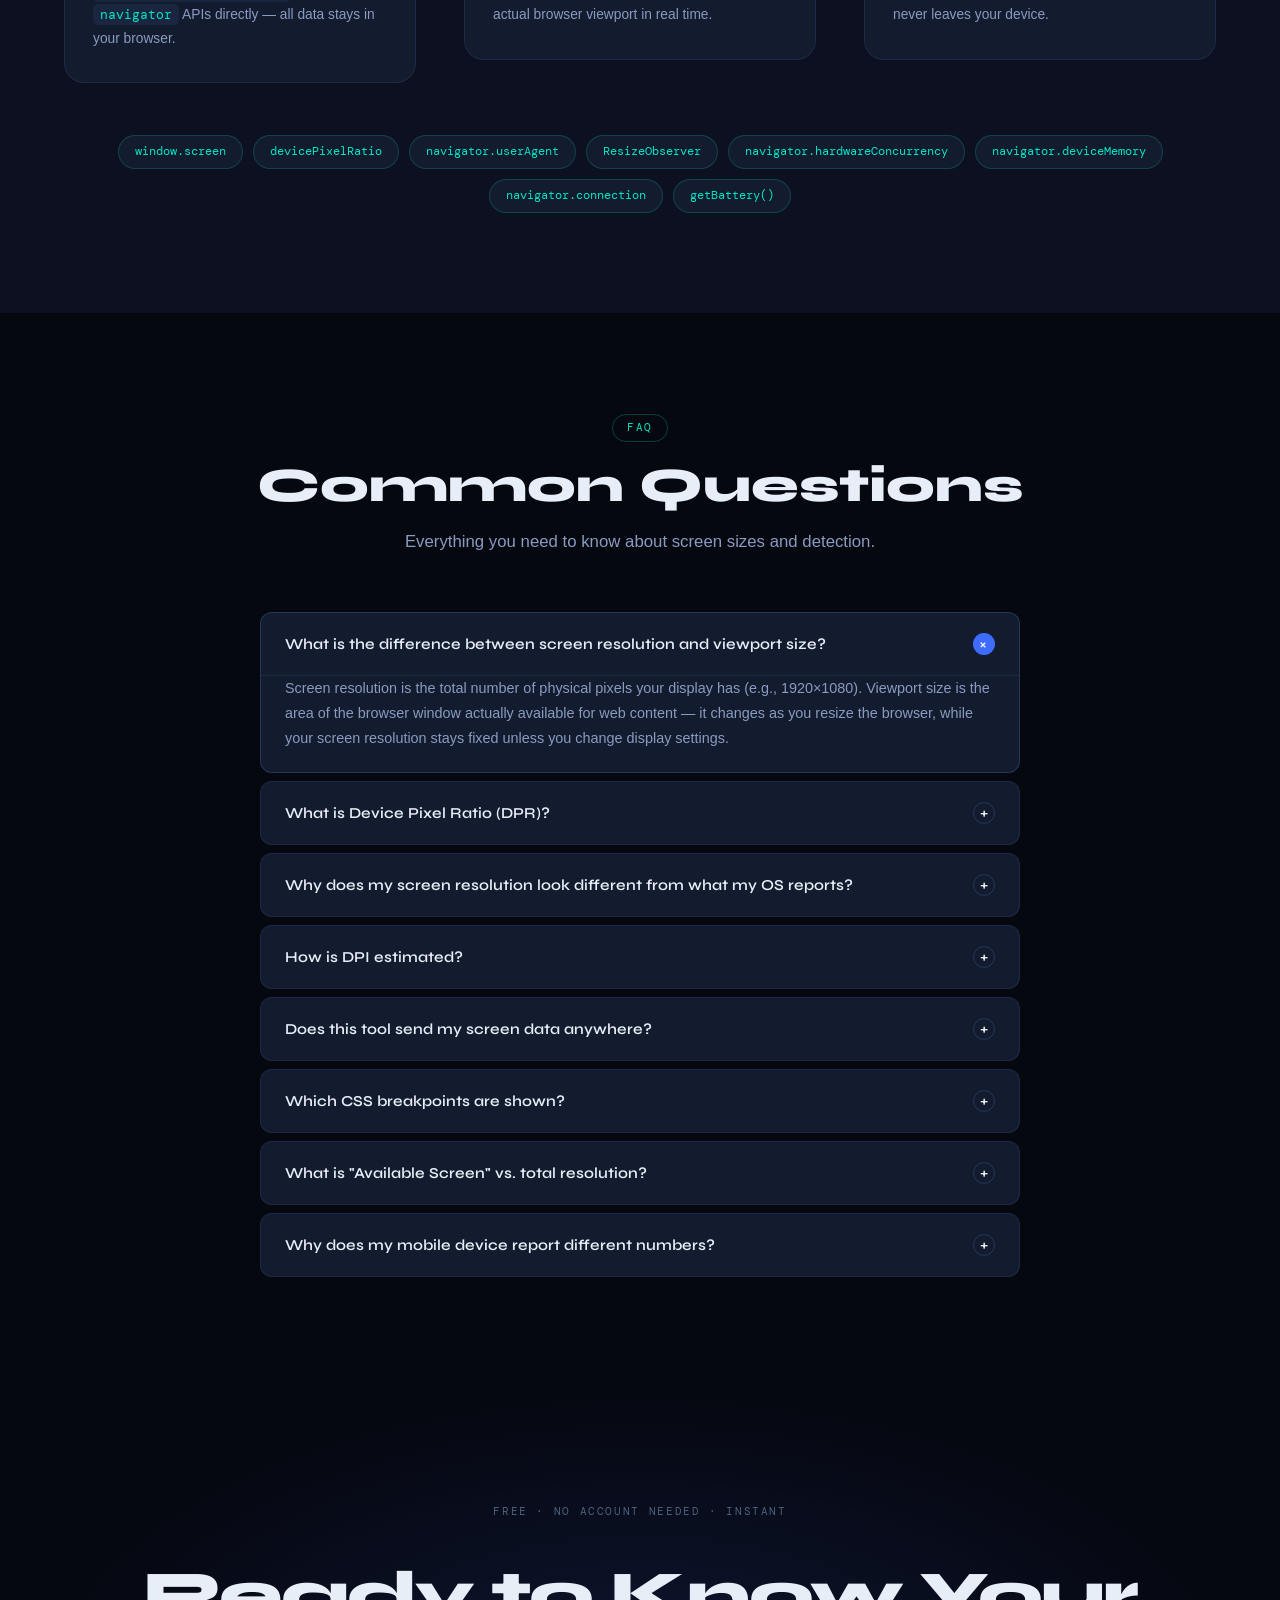
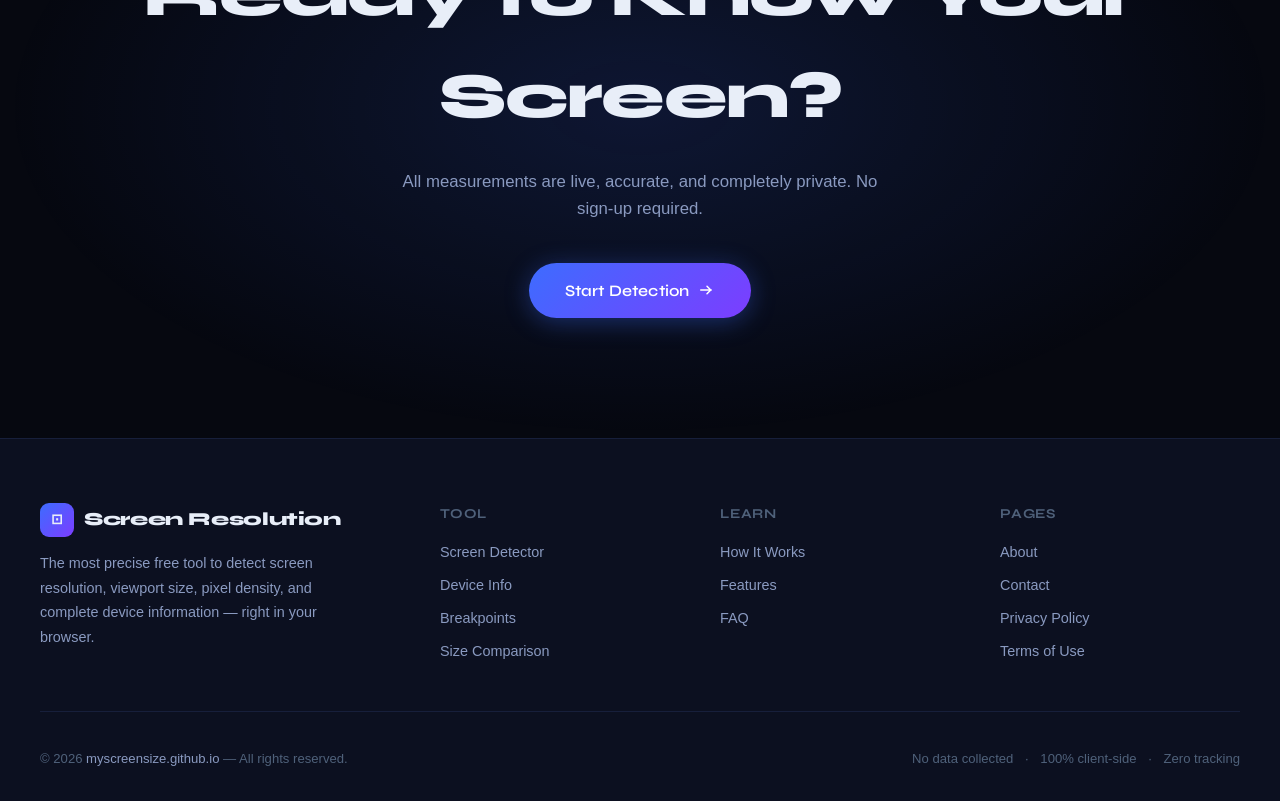
==== commit ecf4d16e: "Update index.html" ====
--- a/index.html
+++ b/index.html
@@ -6,9 +6,9 @@
   <meta http-equiv="X-UA-Compatible" content="IE=edge" />
 
   <!-- Primary SEO -->
-  <title>My Screen Size – Detect Screen Resolution, Viewport & Device Info</title>
+  <title>Screen Resolution Test – Detect Screen Resolution, Viewport & Device Info</title>
   <meta name="description" content="Instantly detect your screen size, resolution, pixel density, viewport dimensions, and device type. Free online screen size checker for desktops, laptops, tablets, and mobile devices." />
-  <meta name="keywords" content="screen size detector, screen resolution checker, viewport size, pixel density, device info, monitor size, screen test, display resolution, responsive design tool, DPI checker" />
+  <meta name="keywords" content="screen size detector, screen resolution testing, screen resolution checker, viewport size, pixel density, device info, monitor size, screen test, display resolution, responsive design tool, DPI checker" />
   <meta name="author" content="MyScreenSize" />
   <meta name="robots" content="index, follow" />
   <link rel="canonical" href="https://myscreensize.github.io/" />
@@ -17,14 +17,14 @@
   <!-- Open Graph -->
   <meta property="og:type" content="website" />
   <meta property="og:url" content="https://myscreensize.github.io/" />
-  <meta property="og:title" content="My Screen Size – Screen Resolution & Device Detector" />
+  <meta property="og:title" content="Screen Resolution Testing – Screen Resolution & Device Detector" />
   <meta property="og:description" content="Instantly detect your screen size, resolution, pixel density, viewport dimensions, and full device info. Free online tool." />
   <meta property="og:image" content="https://myscreensize.github.io/og-image.png" />
 
   <!-- Twitter Card -->
   <meta name="twitter:card" content="summary_large_image" />
   <meta name="twitter:url" content="https://myscreensize.github.io/" />
-  <meta name="twitter:title" content="My Screen Size – Screen Resolution & Device Detector" />
+  <meta name="twitter:title" content="Screen Resolution Testing – Screen Resolution & Device Detector" />
   <meta name="twitter:description" content="Detect screen size, resolution, pixel density, viewport, and device type instantly." />
   <meta name="twitter:image" content="https://myscreensize.github.io/og-image.png" />
 
@@ -33,7 +33,7 @@
   {
   "@context": "https://schema.org",
   "@type": "WebSite",
-  "name": "My Screen Size",
+  "name": "Screen Resolution Test",
   "url": "https://myscreensize.github.io/",
   "description": "Instantly detect your screen size, resolution, pixel density, viewport dimensions, and device type.",
   "publisher": {
@@ -56,7 +56,7 @@
   {
     "@context": "https://schema.org",
     "@type": "WebApplication",
-    "name": "My Screen Size",
+    "name": "Screen Resolution Test",
     "url": "https://myscreensize.github.io/",
     "description": "Free online tool to detect screen size, resolution, pixel density, viewport dimensions and full device information for desktops, laptops, tablets and mobile phones.",
     "applicationCategory": "UtilitiesApplication",
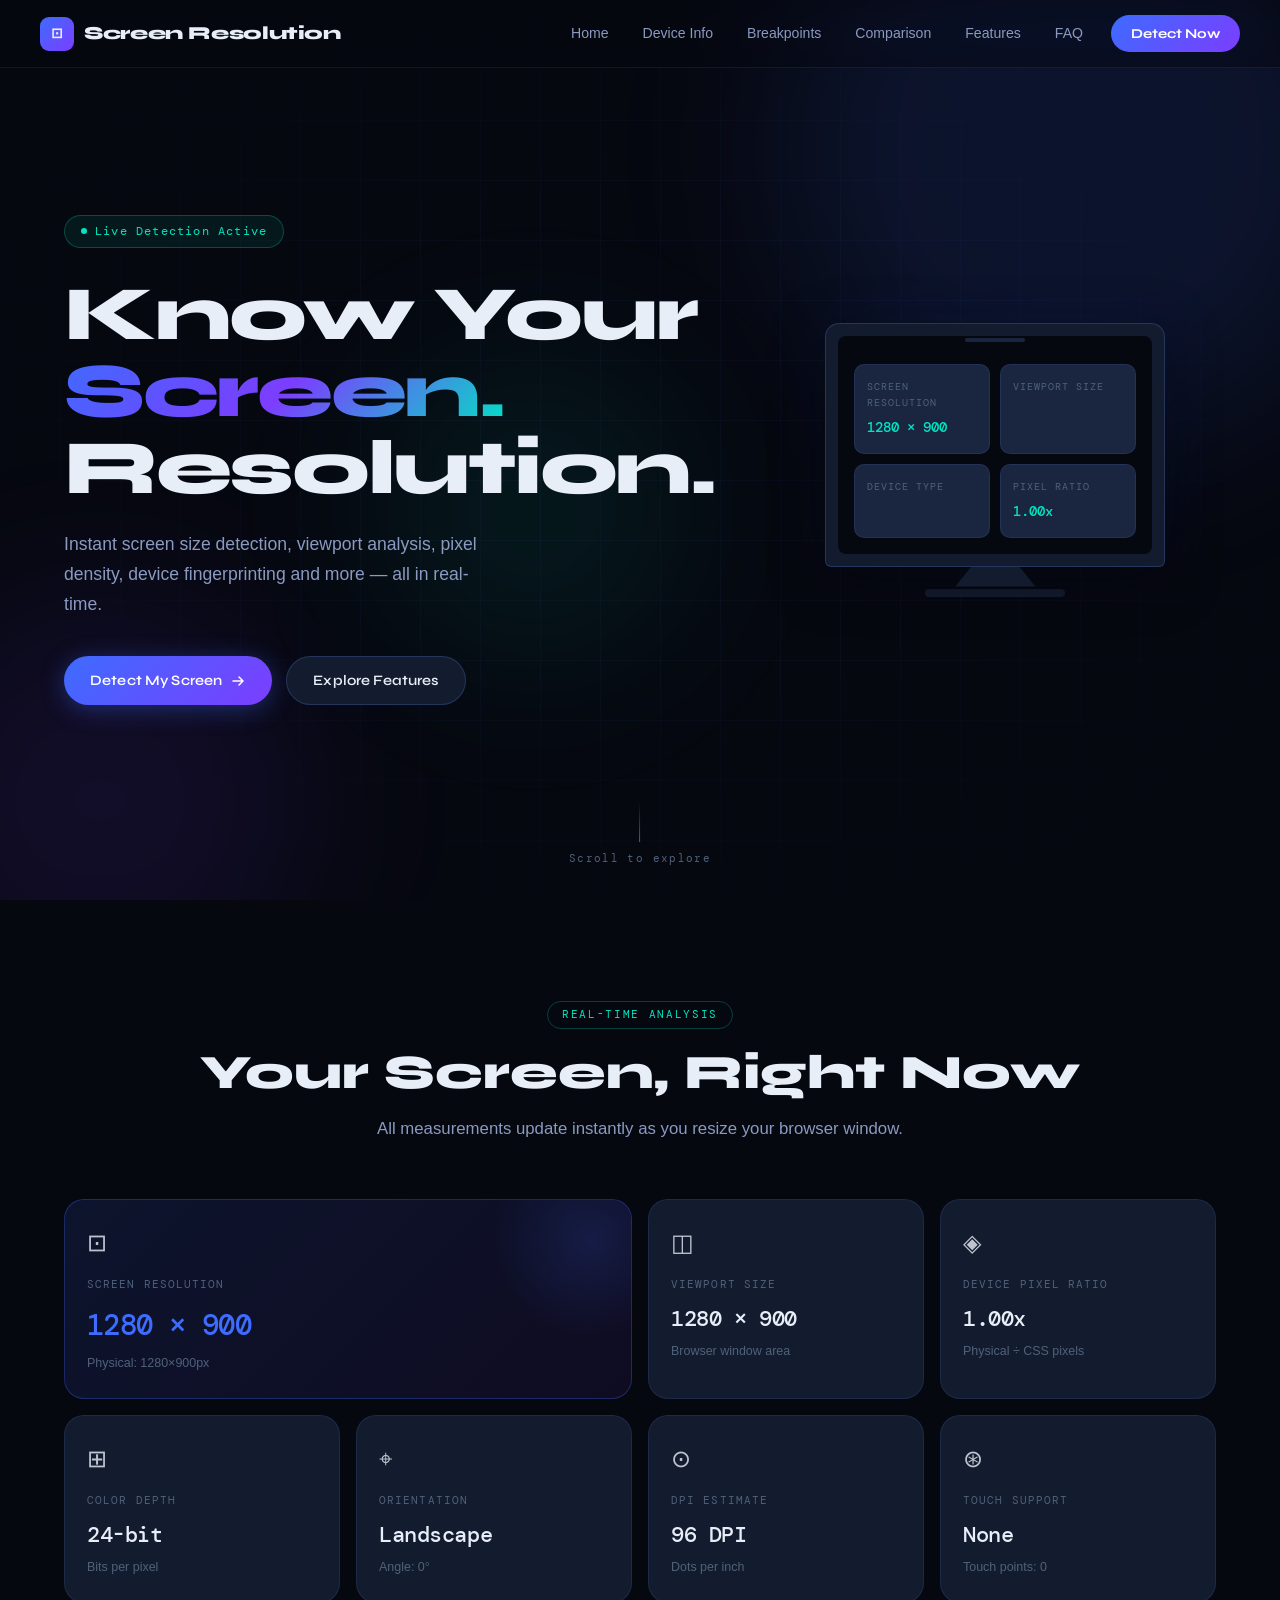
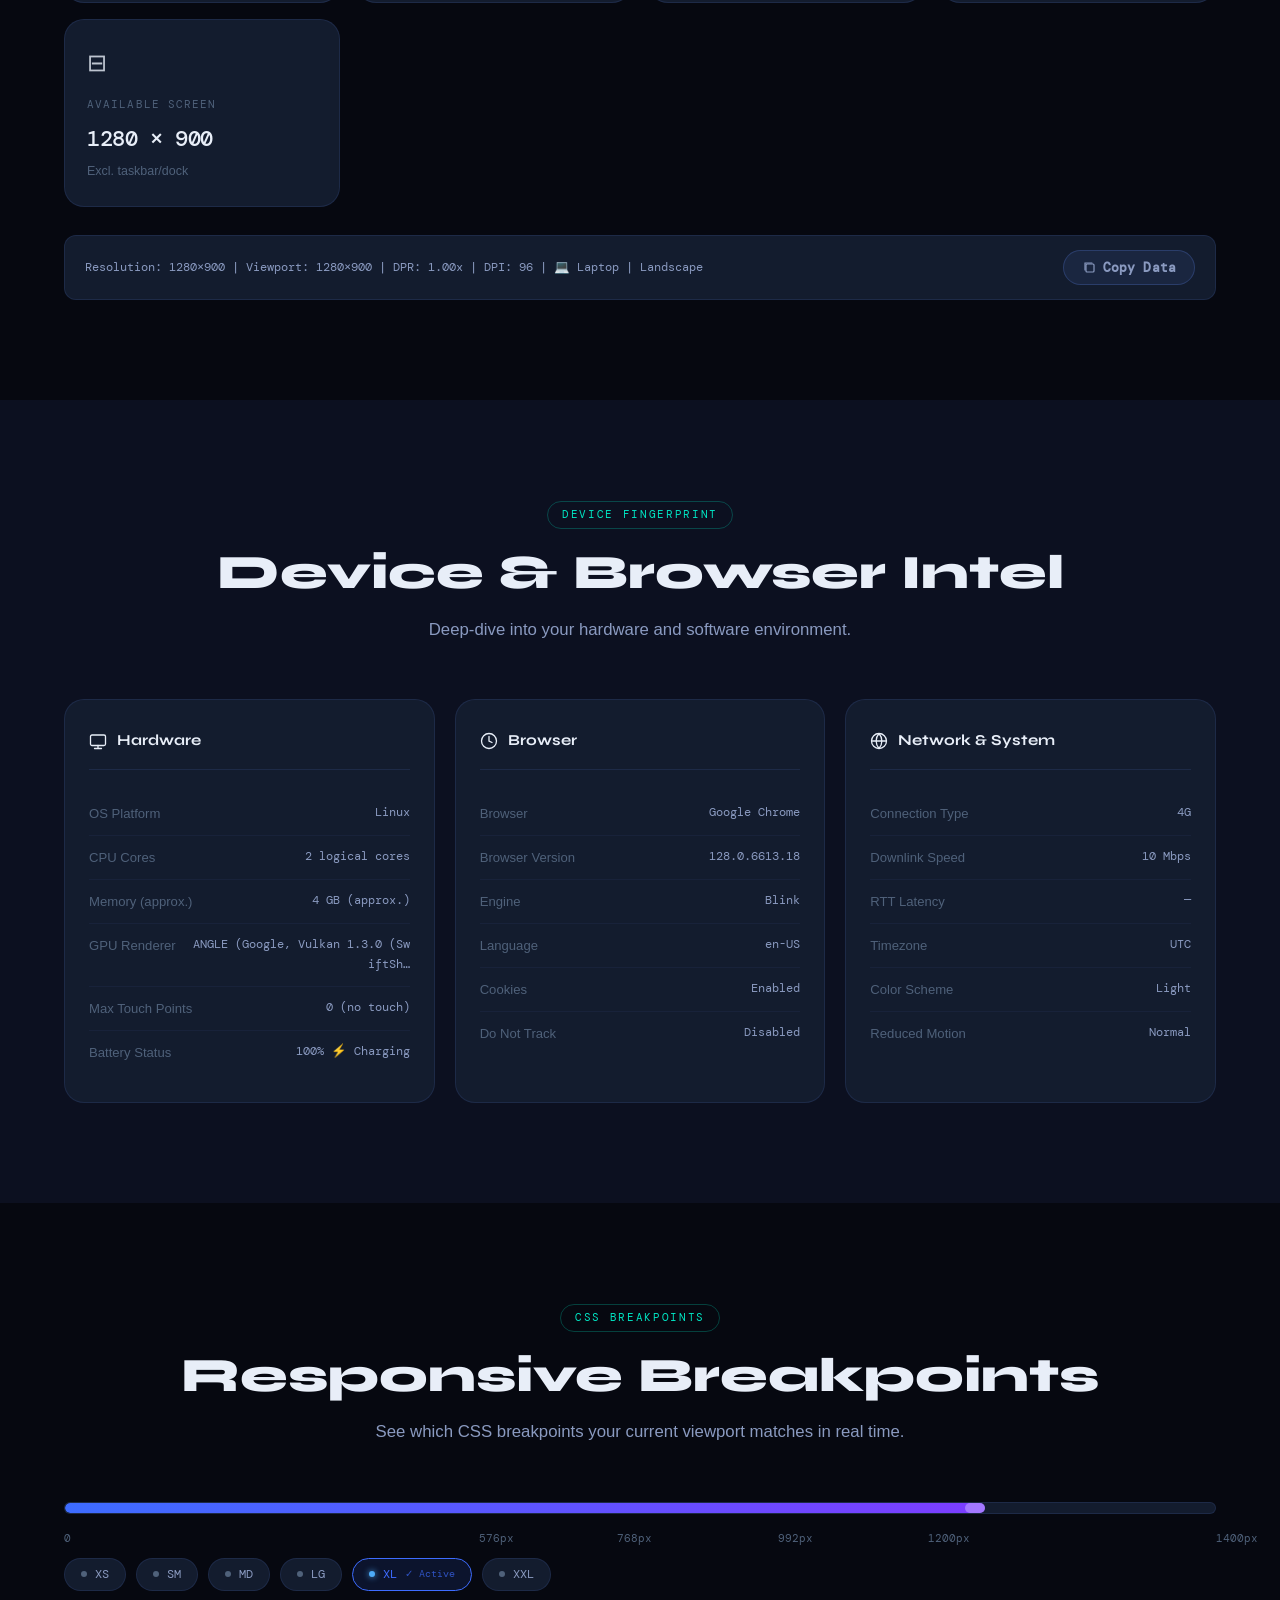
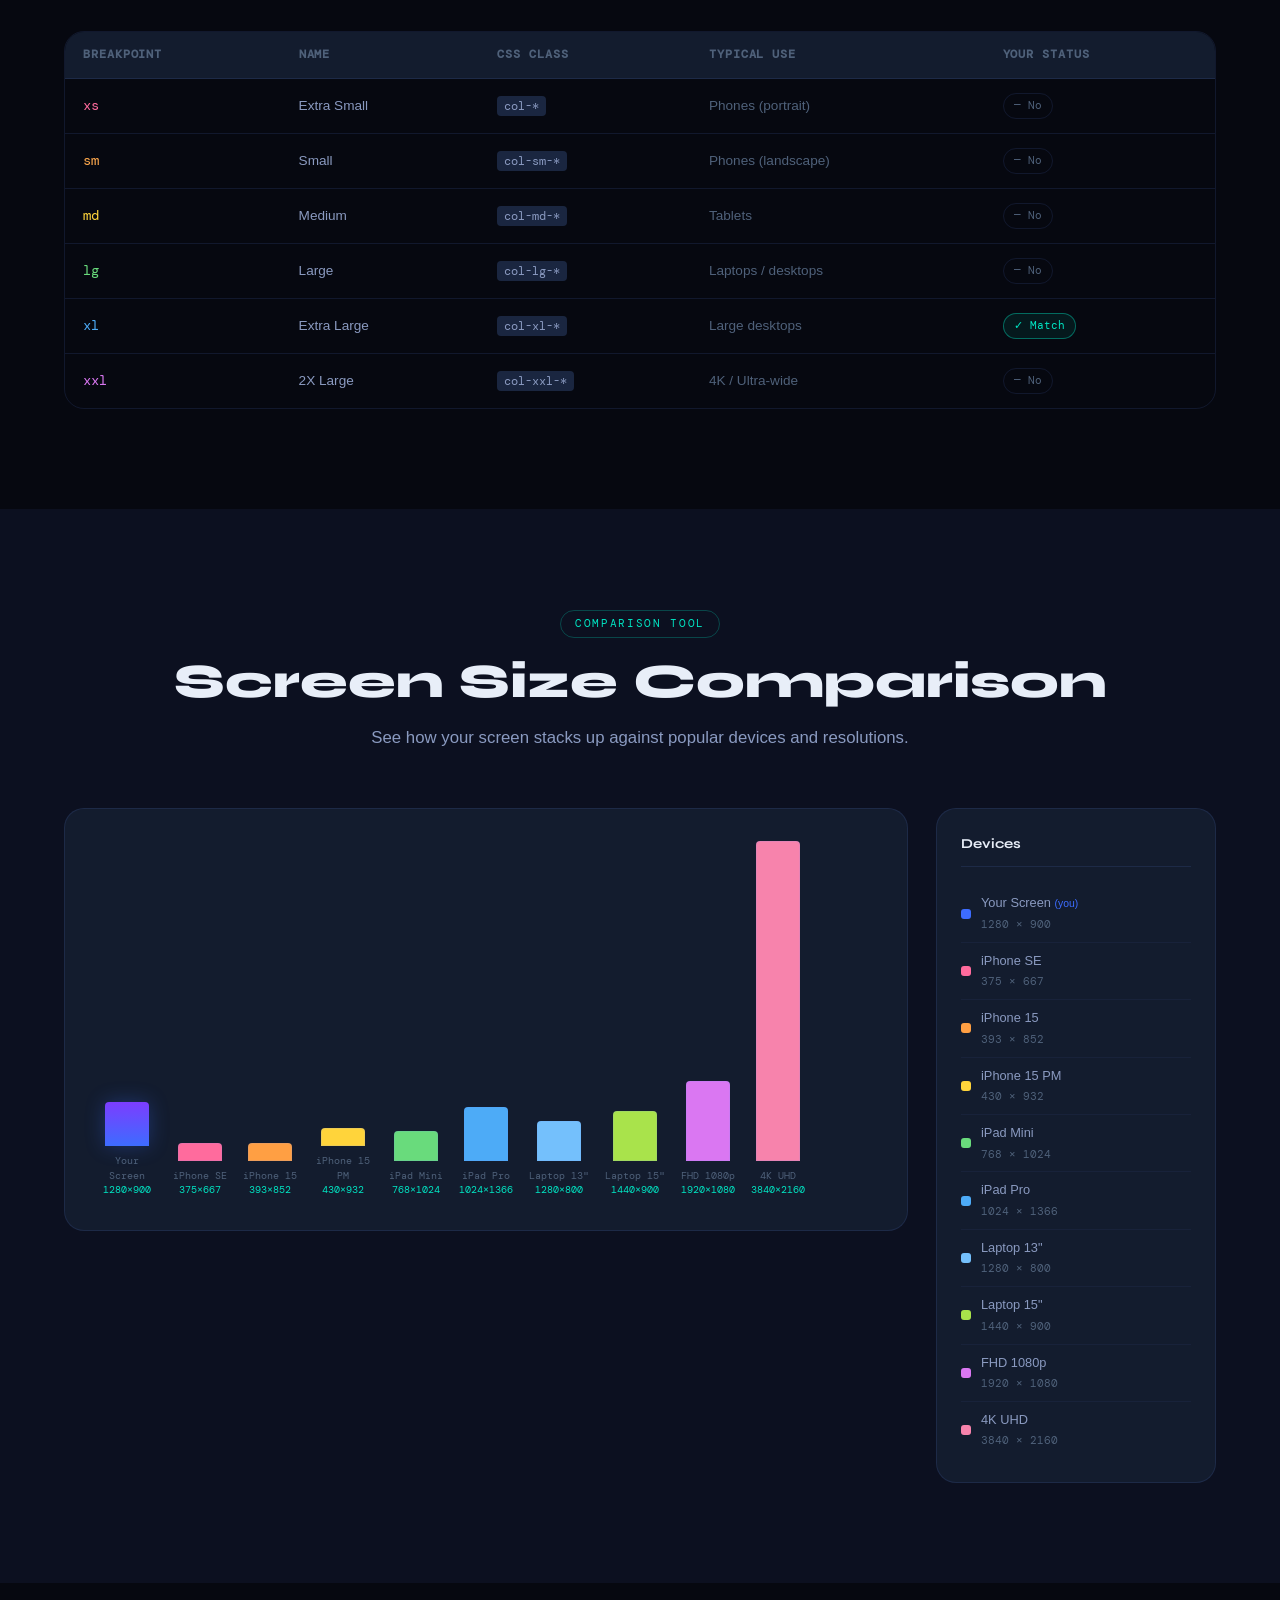
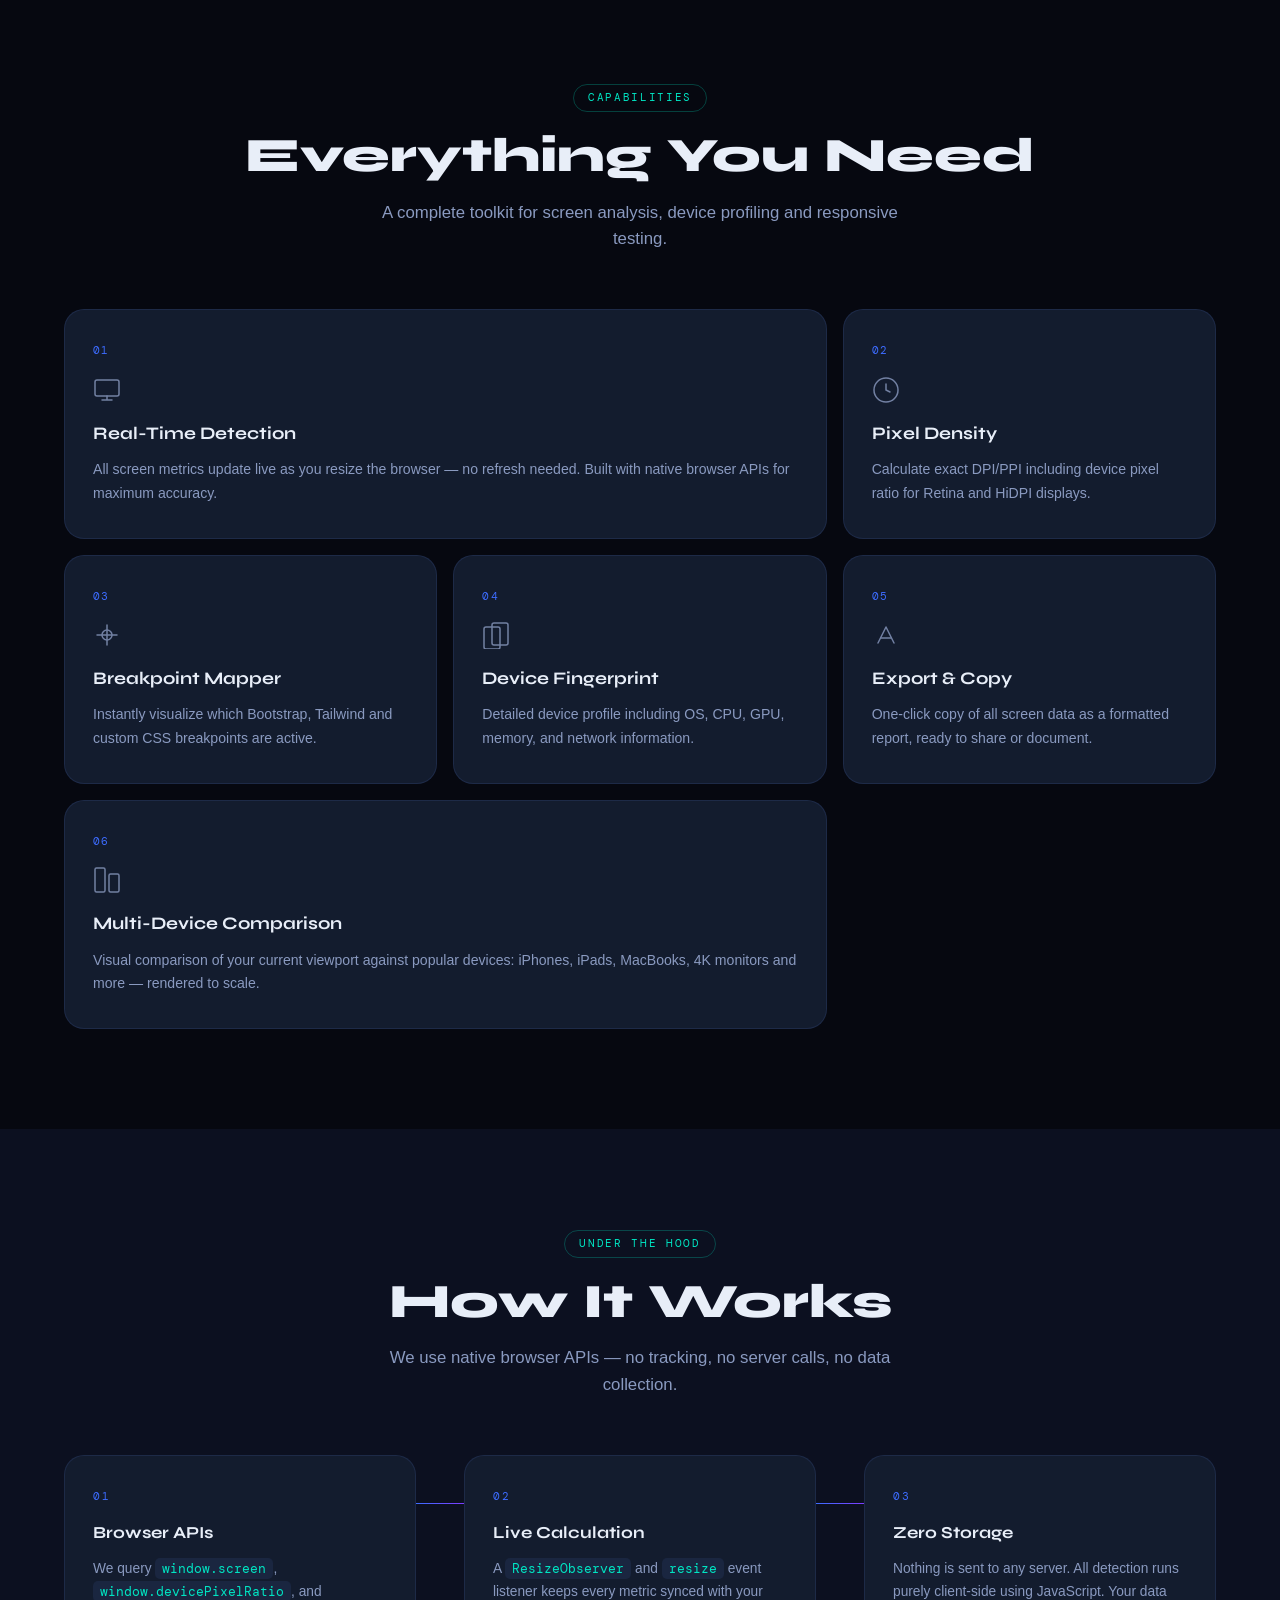
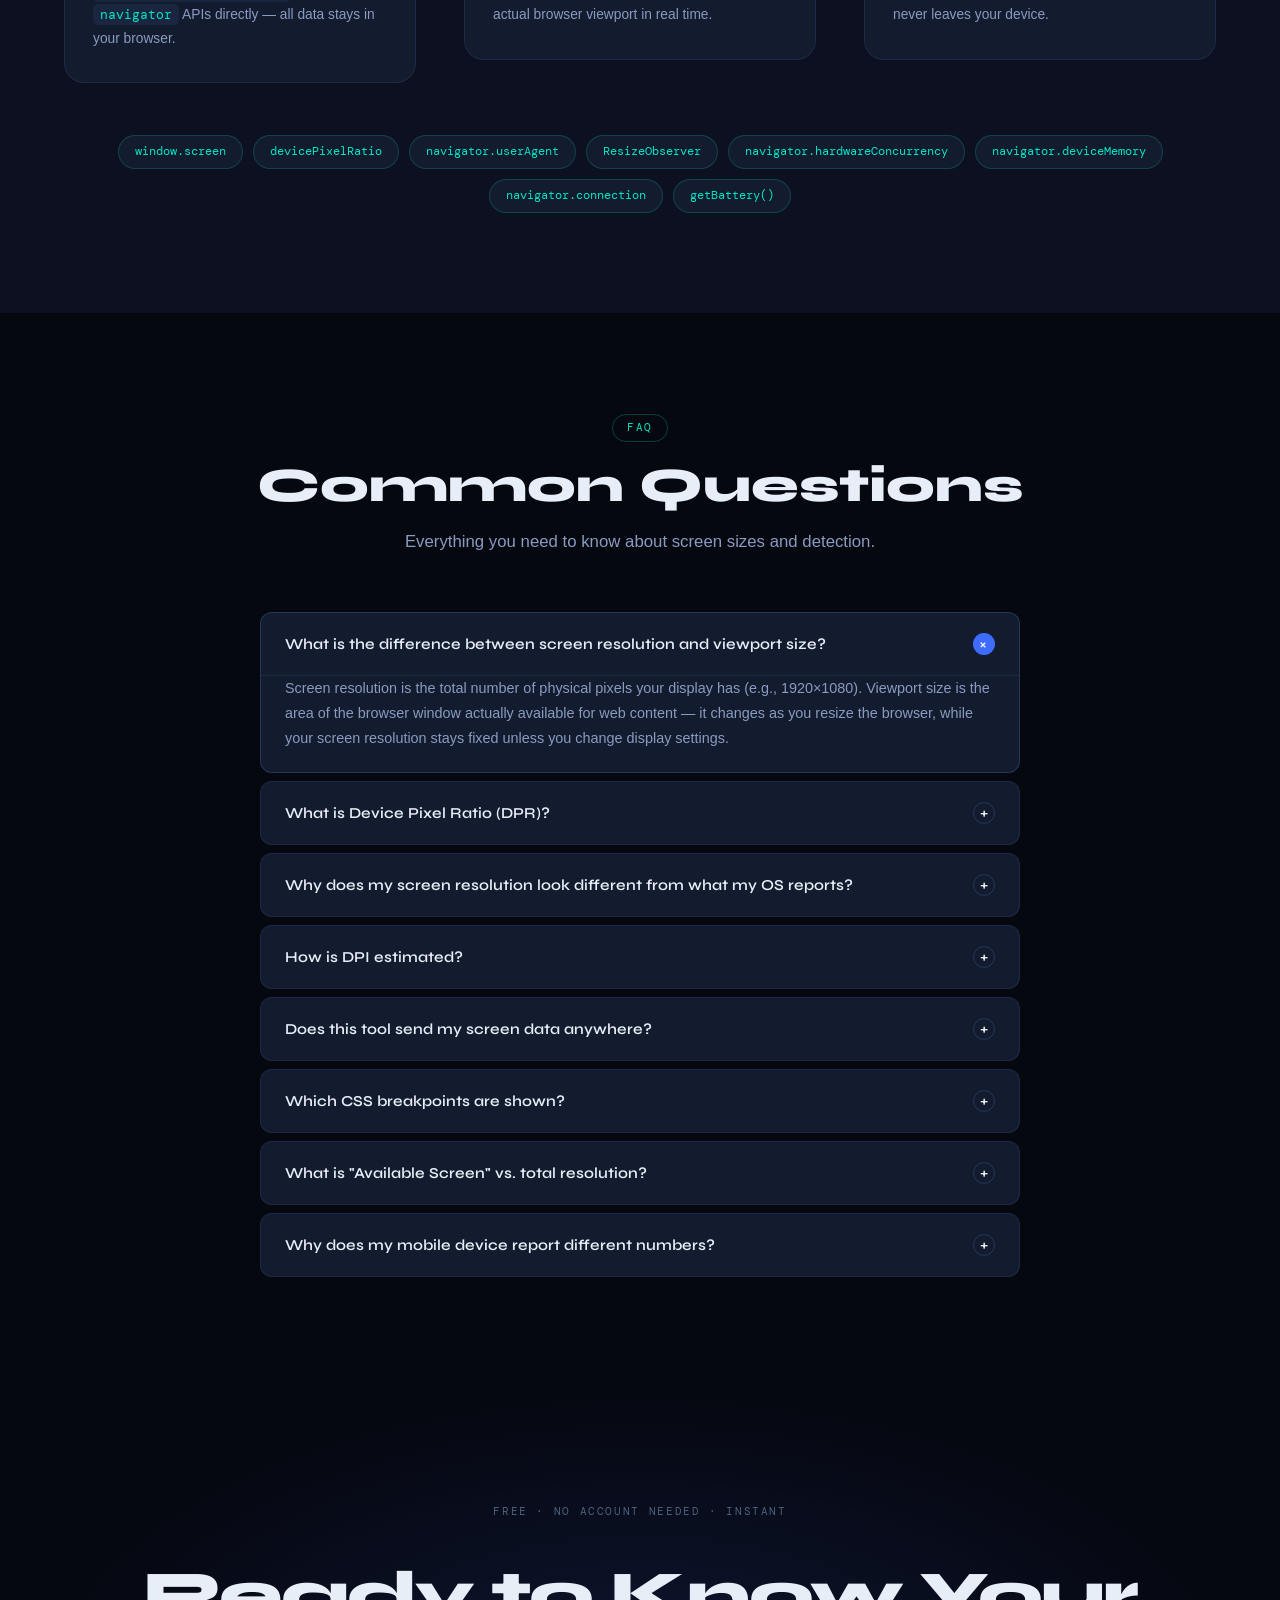
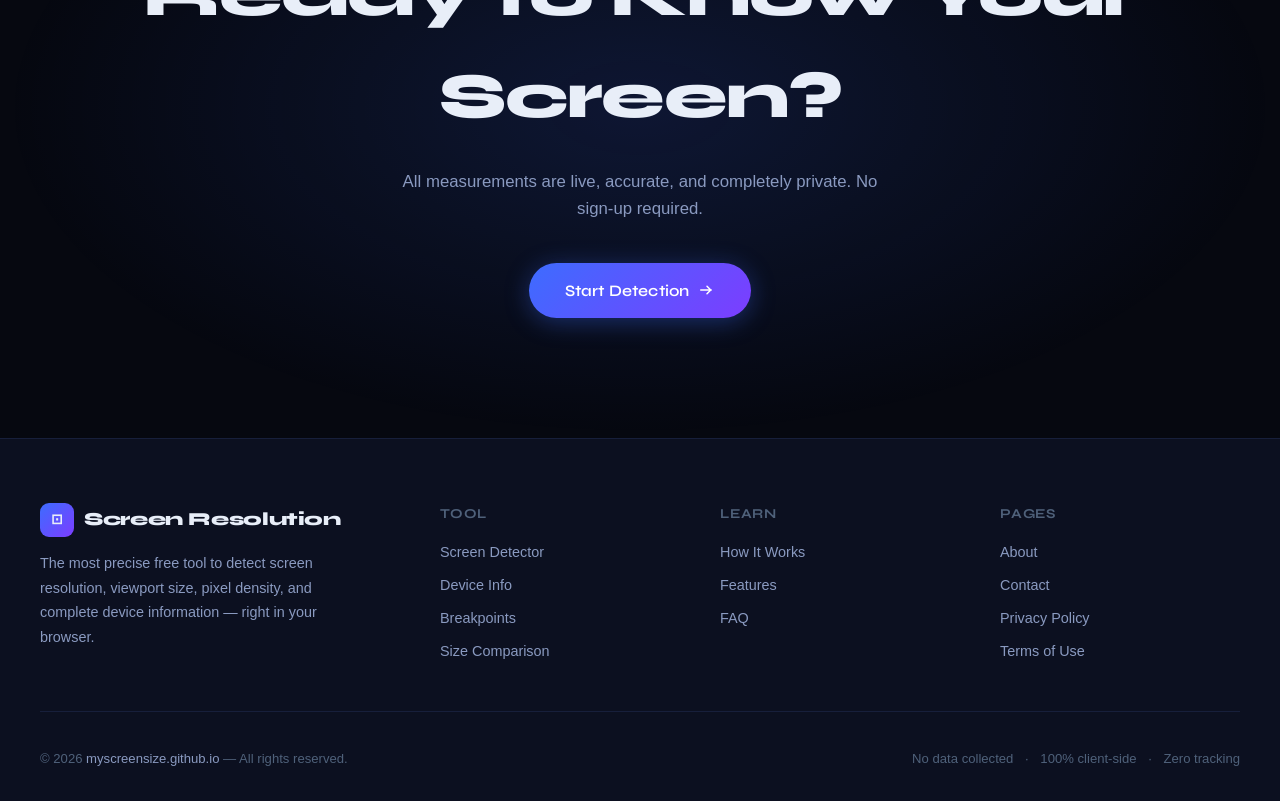
==== commit e214b941: "Update index.html" ====
--- a/index.html
+++ b/index.html
@@ -183,7 +183,7 @@
             Live Detection Active
           </div>
           <h1 class="hero-title reveal-up delay-1">
-            Know Your<br/><span class="gradient-text">Screen.</span><br/>Precisely.
+            Know Your<br/><span class="gradient-text">Screen.</span><br/>Resolution.
           </h1>
           <p class="hero-subtitle reveal-up delay-2">
             Instant screen size detection, viewport analysis, pixel density, device fingerprinting and more — all in real-time.
